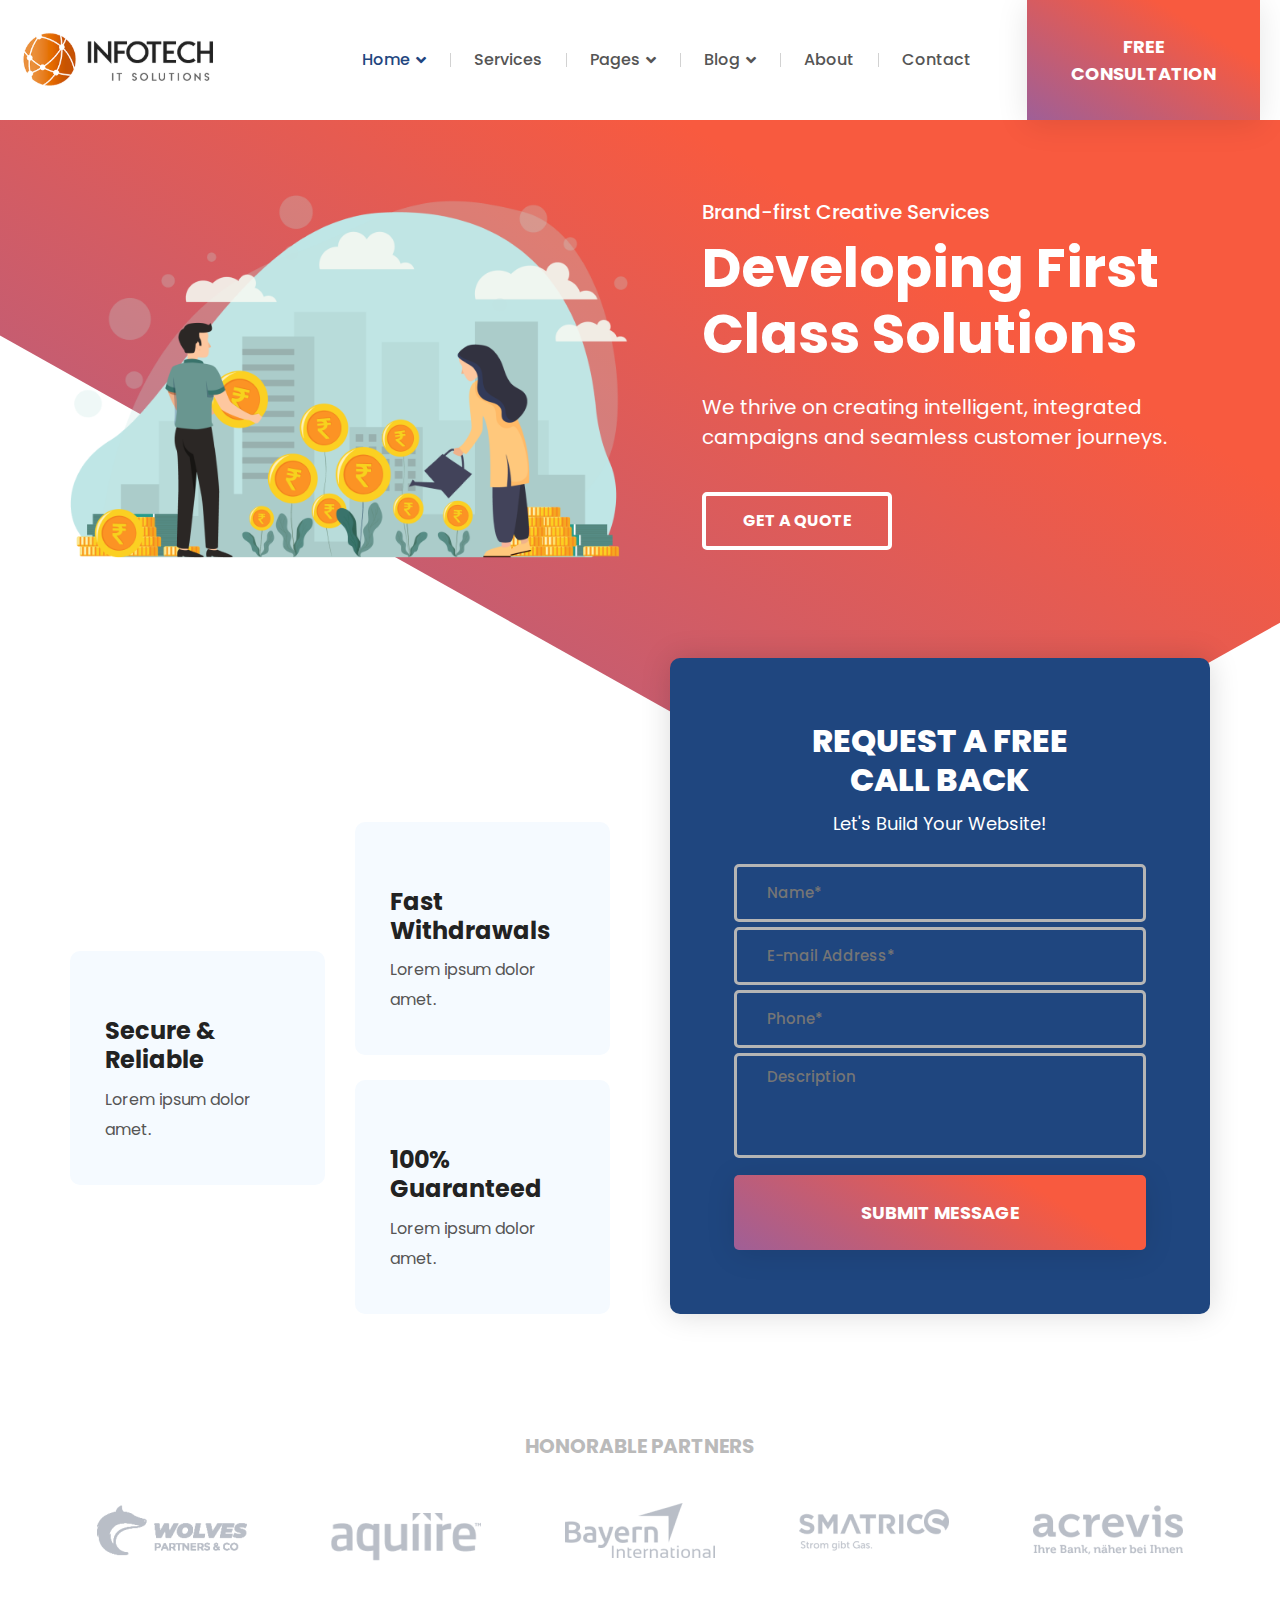
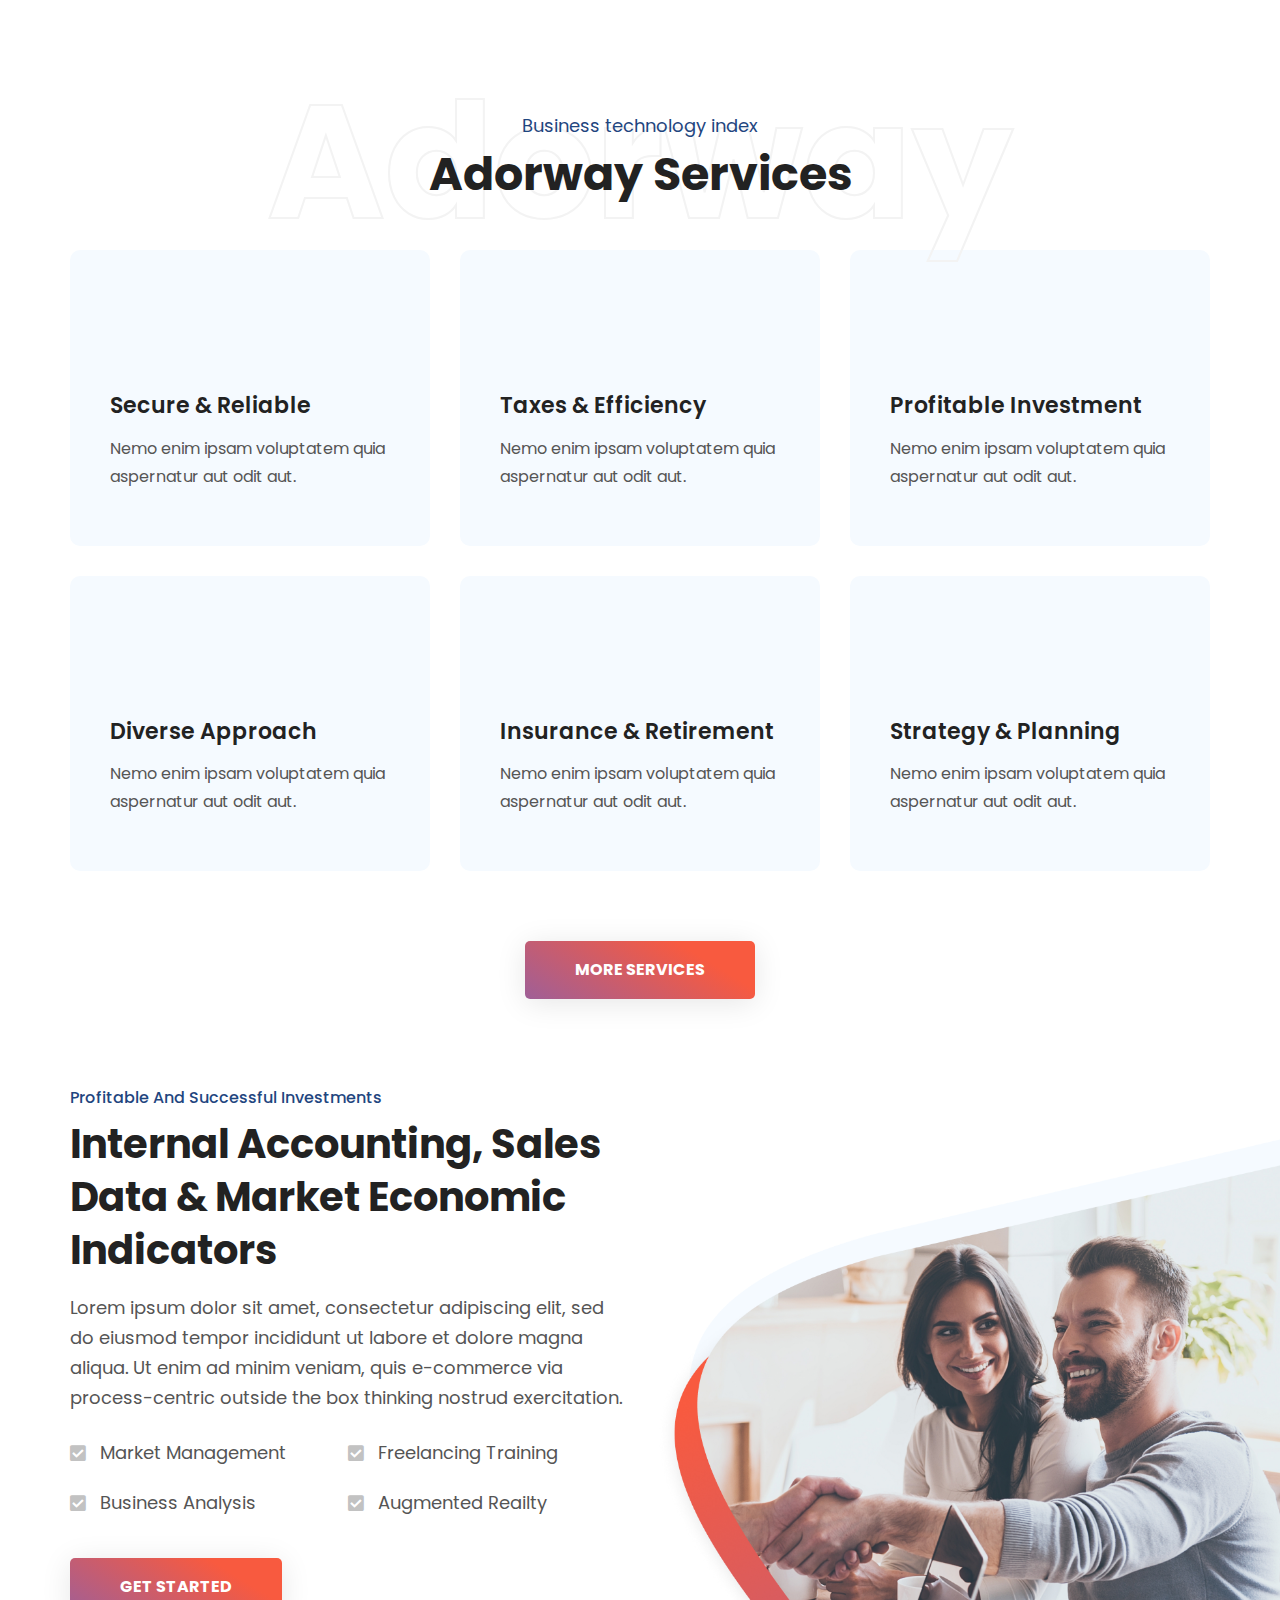
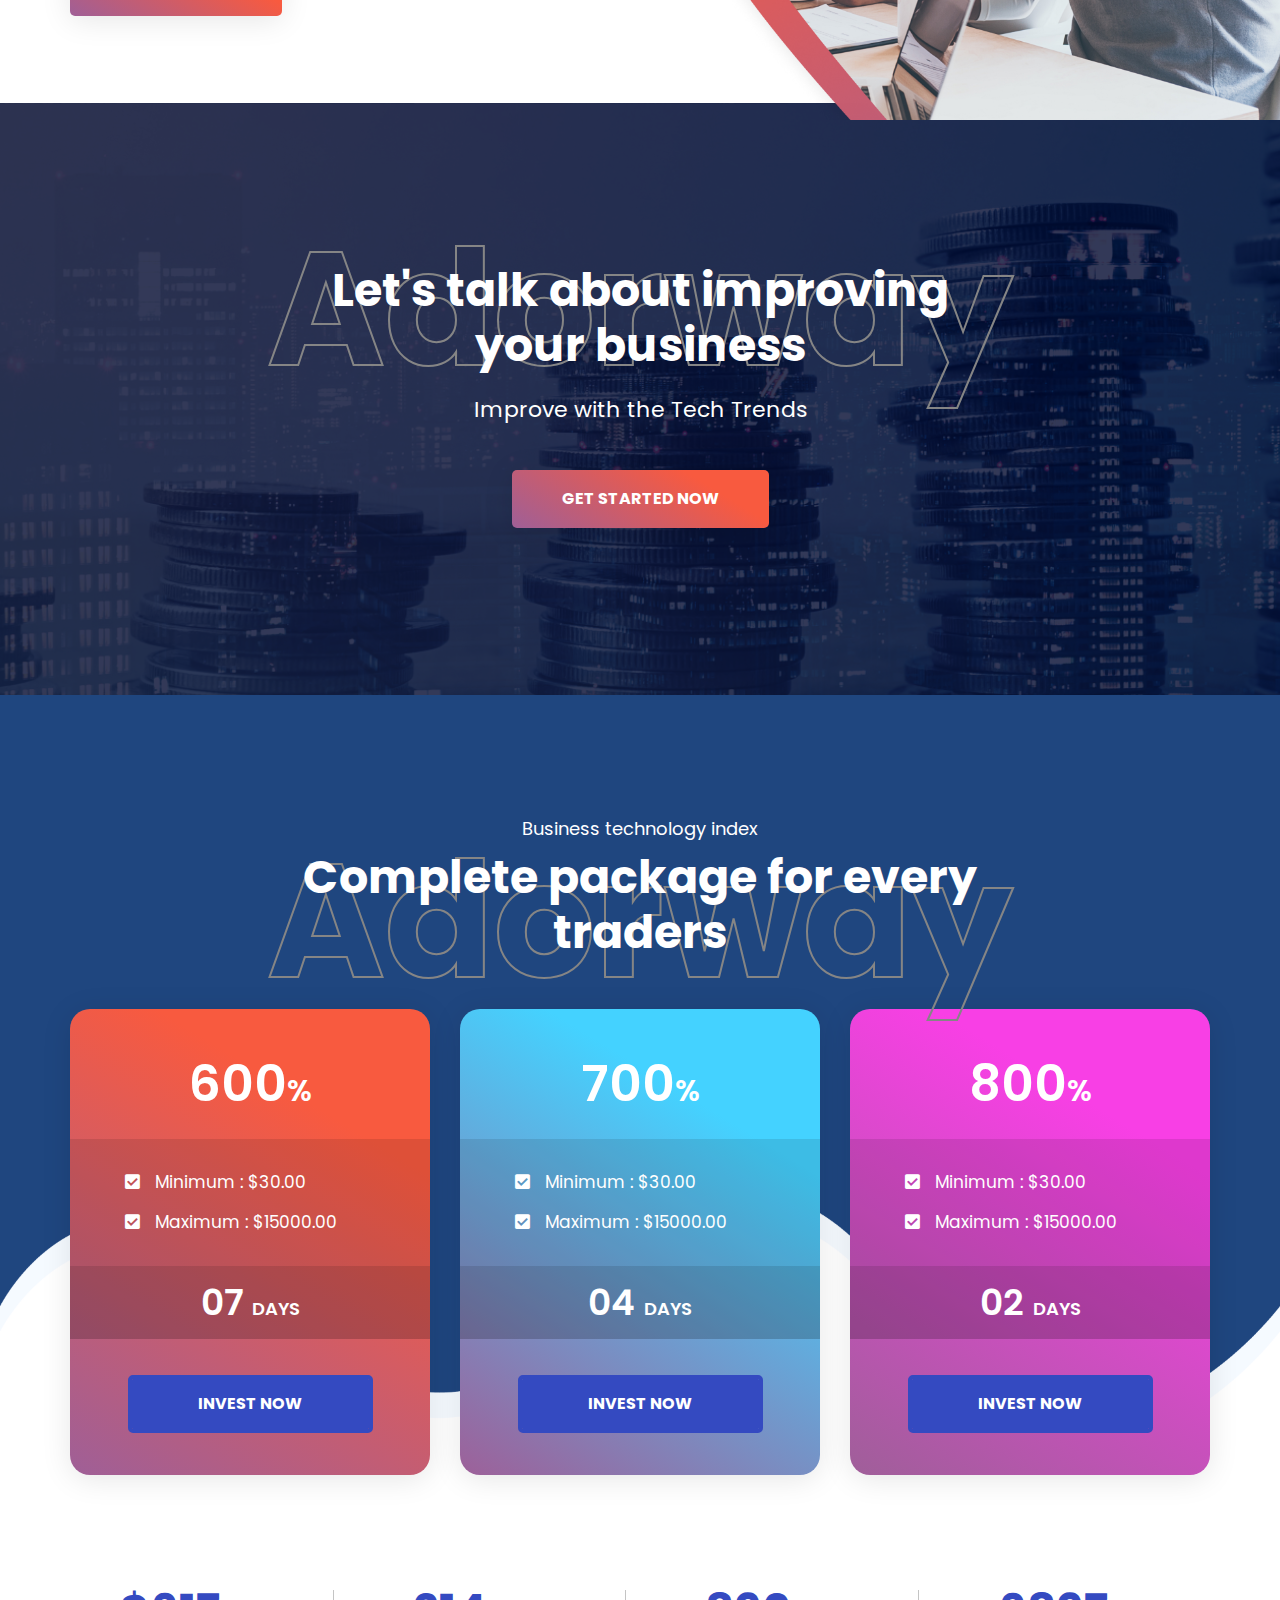
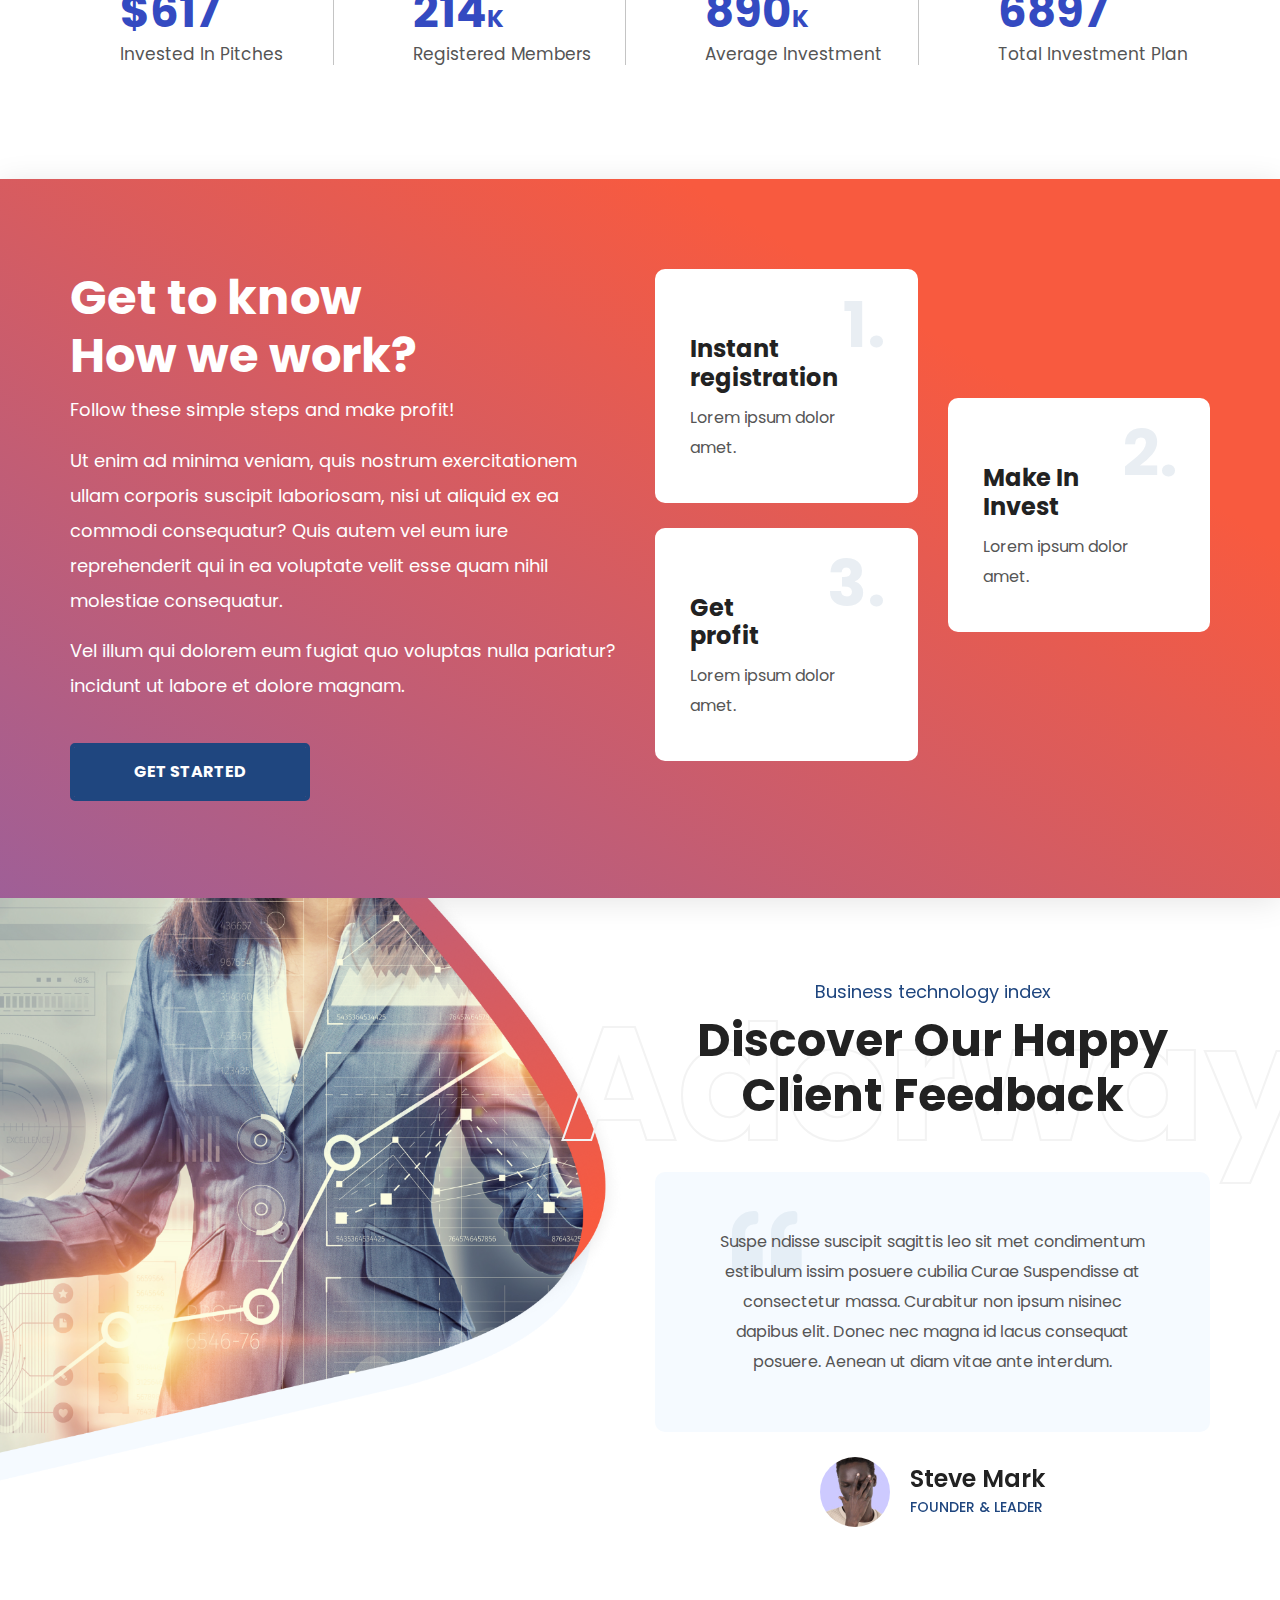
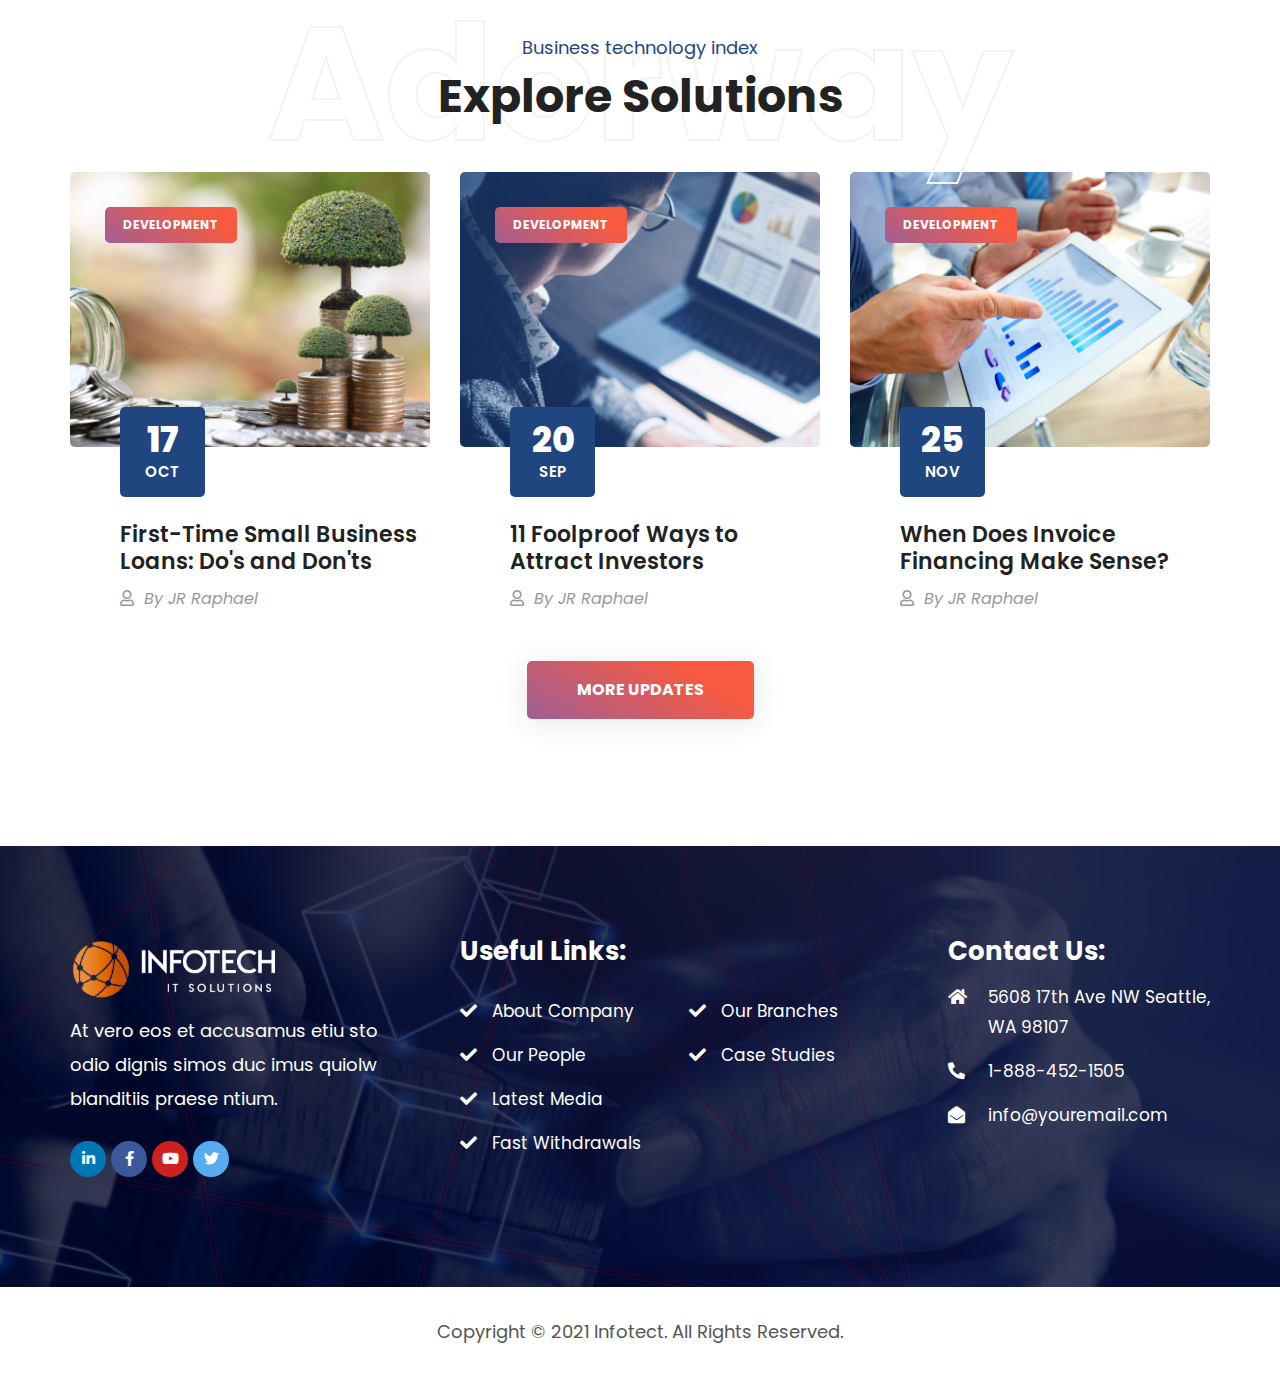
==== index.html @ 86b5ceb8 "initial commit" ====
<!DOCTYPE html>
<html lang="en">
    <head>
        <meta charset="UTF-8">
        <meta name="viewport" content="width=device-width, initial-scale=1, shrink-to-fit=no">
        <meta name="description" content="" />
        <meta name="keywords" content="" />
        <link rel="icon" href="assets/images/favicon.png" sizes="35x35" type="image/png">
        <title>Adorway - IT Solutions HTML5 Template</title>

        <link rel="stylesheet" href="assets/css/all.min.css">
        <link rel="stylesheet" href="assets/css/icomoon.css">
        <link rel="stylesheet" href="assets/css/animate.min.css">
        <link rel="stylesheet" href="assets/css/bootstrap.min.css">
        <link rel="stylesheet" href="assets/css/jquery.fancybox.min.css">
        <link rel="stylesheet" href="assets/css/perfect-scrollbar.css">
        <link rel="stylesheet" href="assets/css/slick.css">
        <link rel="stylesheet" href="assets/css/style.css">
        <link rel="stylesheet" href="assets/css/responsive.css">
    </head>
    <body>
        <main>
            <header class="style1 w-100">
                <div class="logo-contact-menu-wrap d-flex flex-wrap align-items-center justify-content-between position-relative w-100">
                    <div class="logo position-relative"><h1 class="mb-0"><a class="d-block" href="index.html" title="Home"><img height="63.87" width="198" class="img-fluid" src="assets/images/logo.svg" alt="Logo"></a></h1></div><!-- Logo -->
                    <div class="nav-btns-cont-wrap d-inline-flex flex-wrap align-items-center">
                        <nav class="d-flex flex-wrap align-items-center">
                            <ul class="d-flex flex-wrap align-items-center mb-0 list-unstyled w-100">
                                <li class="menu-item-has-children"><a href="javascript:void(0);" title="">Home</a>
                                    <ul class="mb-0 list-unstyled">
                                        <li><a href="index.html" title="">Investment Home</a></li>
                                        <li><a href="index2.html" title="">Corporate Home</a></li>
                                        <li><a href="index3.html" title="">Consulting Home</a></li>
                                        <li><a href="index4.html" title="">IT Solution Home</a></li>
                                    </ul>
                                </li>
                                <li><a href="services.html" title="">Services</a></li>
                                <li class="menu-item-has-children"><a href="javascript:void(0);" title="">Pages</a>
                                    <ul class="mb-0 list-unstyled">
                                        <li class="menu-item-has-children"><a href="javascript:void(0);" title="">Team</a>
                                            <ul class="mb-0 list-unstyled">
                                                <li><a href="team.html" title="">Our Team</a></li>
                                                <li><a href="team-detail.html" title="">Team Detail</a></li>
                                            </ul>
                                        </li>
                                        <li class="menu-item-has-children"><a href="javascript:void(0);" title="">Portfolio</a>
                                            <ul class="mb-0 list-unstyled">
                                                <li><a href="portfolio-2column.html" title="">Portfolio 2 Column</a></li>
                                                <li><a href="portfolio-detail.html" title="">Portfolio Detail</a></li>
                                            </ul>
                                        </li>
                                        <li><a href="our-approach.html" title="">Our Approach</a></li>
                                        <li><a href="content-elements.html" title="">Content Elements</a></li>
                                        <li><a href="masonry-full-width.html" title="">Masonry Full Width</a></li>
                                    </ul>
                                </li>
                                <li class="menu-item-has-children"><a href="javascript:void(0);" title="">Blog</a>
                                    <ul class="mb-0 list-unstyled">
                                        <li><a href="blog.html" title="">Our Blog</a></li>
                                        <li><a href="blog-list.html" title="">Blog List</a></li>
                                        <li><a href="blog-detail.html" title="">Blog Detail</a></li>
                                    </ul>
                                </li>
                                <li><a href="about.html" title="">About</a></li>
                                <li><a href="contact.html" title="">Contact</a></li>
                            </ul>
                        </nav>
                        <div class="btn-cont d-inline-flex flex-wrap align-items-center">
                            <a class="thm-btn grad-bg1 d-inline-block overflow-hidden position-relative text-center" href="contact.html" title="">Free <br> Consultation</a>
                            <div class="header-cont position-relative">
                                <i class="icon-phone"></i>
                                <strong class="d-block"><span class="d-block text-color1">Call Us Today:</span>1.301.770.59</strong>
                            </div>
                        </div>
                    </div><!-- Navigation, Button & Contact Wrap -->
                </div><!-- Logo Contact & Menu Wrap -->
            </header><!-- Header -->
            <div class="header-search d-flex flex-wrap align-items-center position-fixed w-100">
                <span class="search-close-btn position-absolute"><i class="icon-close"></i></span>
                <form class="w-100 position-relative">
                    <button type="submit"><i class="fas fa-search"></i></button>
                    <input type="text" placeholder="Search">
                </form>
            </div><!-- Header Search -->
            <div class="responsive-header position-relative w-100">
                <div class="res-topbar d-flex flex-wrap w-100">
                    <a href="tel:81 954 22 3456" title=""><i class="fas fa-phone-alt"></i>81 954 22 3456</a>
                    <a href="mailto:hello@itsolutions.com" title="">hello@itsolutions.com</a>
                </div>
                <div class="res-logo-search-bar bg-color1 w-100">
                    <div class="container">
                        <div class="res-logo-search-bar-inner d-flex flex-wrap justify-content-between align-items-center w-100">
                            <div class="logo"><h1 class="mb-0"><a href="index.html" title="Home"><img class="img-fluid" src="assets/images/logo-white.svg" alt="Logo"></a></h1></div><!-- Logo -->
                            <div class="res-btns d-inline-flex flex-wrap">
                                <a class="search-btn d-inline-block brd-rd5" href="javascript:void(0);" title=""><i class="fas fa-search"></i></a>
                                <a class="res-menu-btn brd-rd5 d-inline-block" href="javascript:void(0);" title=""><i class="icon-menu"></i></a>
                            </div>
                        </div>
                    </div>
                </div>
                <div class="res-menu d-flex flex-wrap justify-content-center w-100">
                    <div class="res-menu-inner">
                        <ul class="mb-0 list-unstyled">
                            <li class="menu-item-has-children"><a href="javascript:void(0);" title="">Home</a>
                                <ul class="mb-0 list-unstyled">
                                    <li><a href="index.html" title="">Investment Home</a></li>
                                    <li><a href="index2.html" title="">Corporate Home</a></li>
                                    <li><a href="index3.html" title="">Consulting Home</a></li>
                                    <li><a href="index4.html" title="">IT Solution Home</a></li>
                                </ul>
                            </li>
                            <li><a href="services.html" title="">Services</a></li>
                            <li class="menu-item-has-children"><a href="javascript:void(0);" title="">Pages</a>
                                <ul class="mb-0 list-unstyled">
                                    <li class="menu-item-has-children"><a href="javascript:void(0);" title="">Team</a>
                                        <ul class="mb-0 list-unstyled">
                                            <li><a href="team.html" title="">Our Team</a></li>
                                            <li><a href="team-detail.html" title="">Team Detail</a></li>
                                        </ul>
                                    </li>
                                    <li class="menu-item-has-children"><a href="javascript:void(0);" title="">Portfolio</a>
                                        <ul class="mb-0 list-unstyled">
                                            <li><a href="portfolio-2column.html" title="">Portfolio 2 Column</a></li>
                                            <li><a href="portfolio-detail.html" title="">Portfolio Detail</a></li>
                                        </ul>
                                    </li>
                                    <li><a href="our-approach.html" title="">Our Approach</a></li>
                                    <li><a href="content-elements.html" title="">Content Elements</a></li>
                                    <li><a href="masonry-full-width.html" title="">Masonry Full Width</a></li>
                                </ul>
                            </li>
                            <li class="menu-item-has-children"><a href="javascript:void(0);" title="">Blog</a>
                                <ul class="mb-0 list-unstyled">
                                    <li><a href="blog.html" title="">Our Blog</a></li>
                                    <li><a href="blog-list.html" title="">Blog List</a></li>
                                    <li><a href="blog-detail.html" title="">Blog Detail</a></li>
                                </ul>
                            </li>
                            <li><a href="about.html" title="">About</a></li>
                            <li><a href="contact.html" title="">Contact</a></li>
                        </ul>
                        <a class="thm-btn brd-btn invr brd-rd5 d-inline-block text-center overflow-hidden position-relative" href="contact.html" title="">Get A Quote</a>
                    </div>
                </div>
            </div><!-- Responsive Header -->
            <section>
                <div class="w-100 position-relative">
                    <div class="feat-wrap pt-75 grad-layer1 shap-tp-rgt pb-280 position-relative w-100">
                        <div class="container">
                            <div class="feat-inner w-100">
                                <div class="row align-items-center">
                                    <div class="col-md-12 col-sm-12 col-lg-6">
                                        <div class="feat-mckp slide-up-down-anim text-center w-100">
                                            <img height="451" width="693" class="img-fluid" src="assets/images/resources/feat-img1.png" alt="Featured image 1">
                                        </div>
                                    </div>
                                    <div class="col-md-12 col-sm-12 col-lg-6">
                                        <div class="feat-info w-100">
                                            <span class="d-block">Brand-first Creative Services</span>
                                            <h2 class="mb-0">Developing First <br> Class Solutions</h2>
                                            <p class="mb-0">We thrive on creating intelligent, integrated campaigns <br> and seamless customer journeys.</p>
                                            <a class="thm-btn brd-btn brd-rd5 d-inline-block text-center overflow-hidden position-relative" href="contact.html" title="">Get A Quote</a>
                                        </div>
                                    </div>
                                </div>
                            </div>
                        </div>
                    </div><!-- Featured Wrap -->
                </div>
            </section>
            <section>
                <div class="w-100 pb-120 position-relative">
                    <div class="container">
                        <div class="req-srv-wrap overlap180 position-relative z1 w-100">
                            <div class="row align-items-end mrg60">
                                <div class="col-md-12 col-sm-12 col-lg-6 order-lg-1">
                                    <div class="req-wrap brd-rd10 bg-color1 text-center w-100">
                                        <div class="req-title w-100">
                                            <h3 class="mb-0">Request A Free Call Back</h3>
                                            <p class="mb-0">Let's Build Your Website!</p>
                                        </div>
                                        <form class="w-100">
                                            <div class="field-box position-relative w-100">
                                                <input class="w-100 brd-rd5" type="text" placeholder="Name*">
                                            </div>
                                            <div class="field-box position-relative w-100">
                                                <input class="w-100 brd-rd5" type="email" placeholder="E-mail Address*">
                                            </div>
                                            <div class="field-box position-relative w-100">
                                                <input class="w-100 brd-rd5" type="tel" placeholder="Phone*">
                                            </div>
                                            <div class="field-box position-relative w-100">
                                                <textarea class="w-100 brd-rd5" placeholder="Description"></textarea>
                                            </div>
                                            <div class="field-btn w-100">
                                                <button class="thm-btn grad-bg1 brd-rd5 d-inline-block overflow-hidden position-relative text-center w-100" type="submit">Submit Message</button>
                                            </div>
                                        </form>
                                    </div>
                                </div>
                                <div class="col-md-12 col-sm-12 col-lg-6">
                                    <div class="srv-wrap w-100">
                                        <div class="row align-items-center mrg30">
                                            <div class="col-md-6 col-sm-6 col-lg-6">
                                                <div class="srv-box brd-rd10 bg-color6 position-relative w-100">
                                                    <h3 class="mb-0">Secure & <br> Reliable</h3>
                                                    <p class="mb-0">Lorem ipsum dolor amet.</p>
                                                </div>
                                            </div>
                                            <div class="col-md-6 col-sm-6 col-lg-6">
                                                <div class="srv-box brd-rd10 bg-color6 position-relative w-100">
                                                    <h3 class="mb-0">Fast <br> Withdrawals</h3>
                                                    <p class="mb-0">Lorem ipsum dolor amet.</p>
                                                </div>
                                                <div class="srv-box brd-rd10 bg-color6 position-relative w-100">
                                                    <h3 class="mb-0">100% <br> Guaranteed</h3>
                                                    <p class="mb-0">Lorem ipsum dolor amet.</p>
                                                </div>
                                            </div>
                                        </div>
                                    </div><!-- Services Wrap -->
                                </div>
                            </div>
                        </div><!-- Request & Service Wrap -->
                    </div>
                </div>
            </section>
            <section>
                <div class="w-100 pb-100 position-relative">
                    <div class="container">
                        <div class="spnsrs-wrap text-center position-relative w-100">
                            <h3>Honorable Partners</h3>
                            <div class="spnsrs-inner d-inline-block w-100">
                                <div class="row justify-content-center mrg30">
                                    <div class="col">
                                        <div class="spnsr-box text-center w-100">
                                            <a class="d-block" href="javascript:void(0);"><img height="56" width="150" class="img-fluid" src="assets/images/resources/spnsr-img1.png" alt="Sponsor Image 1"></a>
                                        </div>
                                    </div>
                                    <div class="col">
                                        <div class="spnsr-box text-center w-100">
                                            <a class="d-block" href="javascript:void(0);"><img height="69" width="150" class="img-fluid" src="assets/images/resources/spnsr-img2.png" alt="Sponsor Image 2"></a>
                                        </div>
                                    </div>
                                    <div class="col">
                                        <div class="spnsr-box text-center w-100">
                                            <a class="d-block" href="javascript:void(0);"><img height="55" width="150" class="img-fluid" src="assets/images/resources/spnsr-img3.png" alt="Sponsor Image 3"></a>
                                        </div>
                                    </div>
                                    <div class="col">
                                        <div class="spnsr-box text-center w-100">
                                            <a class="d-block" href="javascript:void(0);"><img height="55" width="150" class="img-fluid" src="assets/images/resources/spnsr-img4.png" alt="Sponsor Image 4"></a>
                                        </div>
                                    </div>
                                    <div class="col">
                                        <div class="spnsr-box text-center w-100">
                                            <a class="d-block" href="javascript:void(0);"><img height="55" width="150" class="img-fluid" src="assets/images/resources/spnsr-img5.png" alt="Sponsor Image 5"></a>
                                        </div>
                                    </div>
                                </div>
                            </div>
                        </div><!-- Sponsors Wrap -->
                    </div>
                </div>
            </section>
            <section>
                <div class="w-100 pt-40 position-relative">
                    <div class="container">
                        <div class="sec-title text-center position-relative w-100">
                            <div class="sec-title-inner d-inline-block position-relative">
                                <i class="position-absolute stroke-text">Adorway</i>
                                <span class="d-block text-color1">Business technology index</span>
                                <h2 class="mb-0">Adorway Services</h2>
                            </div>
                        </div><!-- Sec Title -->
                        <div class="srv-wrap2 position-relative w-100">
                            <div class="row mrg30">
                                <div class="col-md-6 col-sm-6 col-lg-4">
                                    <div class="srv-box2 brd-rd10 bg-color6 position-relative w-100">
                                        <i class="icon-reliability text-color1 rounded-circle position-relative"></i>
                                        <h3 class="mb-0">Secure & Reliable</h3>
                                        <p class="mb-0">Nemo enim ipsam voluptatem quia aspernatur aut odit aut.</p>
                                    </div>
                                </div>
                                <div class="col-md-6 col-sm-6 col-lg-4">
                                    <div class="srv-box2 brd-rd10 bg-color6 position-relative w-100">
                                        <i class="icon-return-of-investment text-color1 rounded-circle position-relative"></i>
                                        <h3 class="mb-0">Taxes & Efficiency</h3>
                                        <p class="mb-0">Nemo enim ipsam voluptatem quia aspernatur aut odit aut.</p>
                                    </div>
                                </div>
                                <div class="col-md-6 col-sm-6 col-lg-4">
                                    <div class="srv-box2 brd-rd10 bg-color6 position-relative w-100">
                                        <i class="icon-money text-color1 rounded-circle position-relative"></i>
                                        <h3 class="mb-0">Profitable Investment</h3>
                                        <p class="mb-0">Nemo enim ipsam voluptatem quia aspernatur aut odit aut.</p>
                                    </div>
                                </div>
                                <div class="col-md-6 col-sm-6 col-lg-4">
                                    <div class="srv-box2 brd-rd10 bg-color6 position-relative w-100">
                                        <i class="icon-return-on-investment2 text-color1 rounded-circle position-relative"></i>
                                        <h3 class="mb-0">Diverse Approach</h3>
                                        <p class="mb-0">Nemo enim ipsam voluptatem quia aspernatur aut odit aut.</p>
                                    </div>
                                </div>
                                <div class="col-md-6 col-sm-6 col-lg-4">
                                    <div class="srv-box2 brd-rd10 bg-color6 position-relative w-100">
                                        <i class="icon-investment-insurance text-color1 rounded-circle position-relative"></i>
                                        <h3 class="mb-0">Insurance & Retirement</h3>
                                        <p class="mb-0">Nemo enim ipsam voluptatem quia aspernatur aut odit aut.</p>
                                    </div>
                                </div>
                                <div class="col-md-6 col-sm-6 col-lg-4">
                                    <div class="srv-box2 brd-rd10 bg-color6 position-relative w-100">
                                        <i class="icon-business text-color1 rounded-circle position-relative"></i>
                                        <h3 class="mb-0">Strategy & Planning</h3>
                                        <p class="mb-0">Nemo enim ipsam voluptatem quia aspernatur aut odit aut.</p>
                                    </div>
                                </div>
                            </div>
                        </div><!-- Services Wrap 2 -->
                        <div class="all-btn mt-70 d-inline-block position-relative text-center w-100">
                            <a class="thm-btn grad-bg1 brd-rd5 d-inline-block overflow-hidden position-relative text-center" href="services.html" title="">More Services</a>
                        </div><!-- All Button -->
                    </div>
                </div>
            </section>
            <section>
                <div class="w-100 position-relative">
                    <div class="container">
                        <div class="about-mckp-wrap position-relative w-100">
                            <div class="row align-items-center mrg30">
                                <div class="col-md-12 col-sm-12 col-lg-6 order-lg-1">
                                    <div class="about-mckp-box position-relative w-100">
                                        <img height="896" width="982" class="img-fluid" src="assets/images/resources/about-mckp-img.png" alt="About Mockup Image">
                                        <a class="position-absolute" href="https://www.youtube.com/embed/bixR-KIJKYM" data-fancybox title=""><i class="icon-play-button"></i></a>
                                    </div>
                                </div>
                                <div class="col-md-12 col-sm-12 col-lg-6">
                                    <div class="about-desc w-100">
                                        <span class="d-block text-color1">Profitable And Successful Investments</span>
                                        <h2 class="mb-0">Internal Accounting, Sales Data & Market Economic Indicators</h2>
                                        <p class="mb-0">Lorem ipsum dolor sit amet, consectetur adipiscing elit, sed do eiusmod tempor incididunt ut labore et dolore magna aliqua. Ut enim ad minim veniam, quis e-commerce via process-centric outside the box thinking nostrud exercitation.</p>
                                        <ul class="list-style1 d-flex flex-wrap align-items-center list-unstyled mb-0 w-100">
                                            <li>Market Management</li>
                                            <li>Freelancing Training</li>
                                            <li>Business Analysis</li>
                                            <li>Augmented Reailty</li>
                                        </ul>
                                        <a class="thm-btn grad-bg1 brd-rd5 d-inline-block overflow-hidden position-relative text-center" href="about.html" title="">Get Started</a>
                                    </div>
                                </div>
                            </div>
                        </div><!-- About Mockup Wrap -->
                    </div>
                </div>
            </section>
            <section>
                <div class="w-100 pt-160 blue-layer opc8 pb-160 position-relative">
                    <div class="fixed-bg" style="background-image: url(assets/images/parallax-bg1.jpg);"></div>
                    <div class="container">
                        <div class="banner-wrap text-center w-100">
                            <div class="banner-inner d-inline-block position-relative">
                                <h2 class="mb-0 position-relative"><i class="position-absolute stroke-text">Adorway</i>Let's talk about improving your business</h2>
                                <p class="mb-0">Improve with the Tech Trends</p>
                                <a class="thm-btn grad-bg1 brd-rd5 d-inline-block overflow-hidden position-relative text-center" href="about.html" title="">Get Started Now</a>
                            </div>
                        </div><!-- Banner Wrap -->
                    </div>
                </div>
            </section>
            <section>
                <div class="w-100 pt-120 bg-color1 position-relative">
                    <img height="380" width="1920" class="lft-btm-shp img-fluid position-absolute w-100" src="assets/images/shap1.png" alt="Shape">
                    <div class="container">
                        <div class="sec-title text-center position-relative w-100">
                            <div class="sec-title-inner d-inline-block position-relative">
                                <i class="position-absolute stroke-text">Adorway</i>
                                <span class="d-block">Business technology index</span>
                                <h2 class="mb-0">Complete package for every traders</h2>
                            </div>
                        </div><!-- Sec Title -->
                        <div class="packages-wrap res-row position-relative w-100">
                            <div class="row mrg30">
                                <div class="col-md-6 col-sm-6 col-lg-4">
                                    <div class="package-box brd-rd20 grad-bg1 text-center w-100">
                                        <span class="d-block">600<small>%</small></span>
                                        <ul class="list-style1 mb-0 list-unstyled">
                                            <li>Minimum : $30.00</li>
                                            <li>Maximum : $15000.00</li>
                                        </ul>
                                        <span class="due d-block">07 <small>Days</small></span>
                                        <a class="thm-btn brd-btn invr v2 brd-rd5 d-inline-block overflow-hidden position-relative" href="javascript:void(0);" title="">Invest Now</a>
                                    </div>
                                </div>
                                <div class="col-md-6 col-sm-6 col-lg-4">
                                    <div class="package-box brd-rd20 grad-bg2 text-center w-100">
                                        <span class="d-block">700<small>%</small></span>
                                        <ul class="list-style1 mb-0 list-unstyled">
                                            <li>Minimum : $30.00</li>
                                            <li>Maximum : $15000.00</li>
                                        </ul>
                                        <span class="due d-block">04 <small>Days</small></span>
                                        <a class="thm-btn brd-btn invr v2 brd-rd5 d-inline-block overflow-hidden position-relative" href="javascript:void(0);" title="">Invest Now</a>
                                    </div>
                                </div>
                                <div class="col-md-6 col-sm-6 col-lg-4">
                                    <div class="package-box brd-rd20 grad-bg3 text-center w-100">
                                        <span class="d-block">800<small>%</small></span>
                                        <ul class="list-style1 mb-0 list-unstyled">
                                            <li>Minimum : $30.00</li>
                                            <li>Maximum : $15000.00</li>
                                        </ul>
                                        <span class="due d-block">02 <small>Days</small></span>
                                        <a class="thm-btn brd-btn invr v2 brd-rd5 d-inline-block overflow-hidden position-relative" href="javascript:void(0);" title="">Invest Now</a>
                                    </div>
                                </div>
                            </div>
                        </div><!-- Packages Wrap -->
                    </div>
                </div>
            </section>
            <section>
                <div class="w-100 pt-140 pb-110 position-relative">
                    <div class="container">
                        <div class="fun-facts-wrap position-relative w-100">
                            <div class="row mrg30">
                                <div class="col-md-6 col-sm-6 col-lg-3">
                                    <div class="fact-box w-100 position-relative">
                                        <h3 class="mb-0 text-color4">$<span class="counter">617</span></h3>
                                        <p class="mb-0">Invested In Pitches</p>
                                    </div>
                                </div>
                                <div class="col-md-6 col-sm-6 col-lg-3">
                                    <div class="fact-box w-100 position-relative">
                                        <h3 class="mb-0 text-color4"><span class="counter">214</span><small>K</small></h3>
                                        <p class="mb-0">Registered Members</p>
                                    </div>
                                </div>
                                <div class="col-md-6 col-sm-6 col-lg-3">
                                    <div class="fact-box w-100 position-relative">
                                        <h3 class="mb-0 text-color4"><span class="counter">890</span><small>K</small></h3>
                                        <p class="mb-0">Average Investment</p>
                                    </div>
                                </div>
                                <div class="col-md-6 col-sm-6 col-lg-3">
                                    <div class="fact-box w-100 position-relative">
                                        <h3 class="mb-0 text-color4"><span class="counter">6897</span></h3>
                                        <p class="mb-0">Total Investment Plan</p>
                                    </div>
                                </div>
                            </div>
                        </div><!-- Fun Facts Wrap -->
                    </div>
                </div>
            </section>
            <section>
                <div class="w-100 pt-90 grad-bg1 pb-90 position-relative">
                    <div class="container">
                        <div class="about-special-services-wrap position-relative w-100">
                            <div class="row mrg30">
                                <div class="col-md-12 col-sm-12 col-lg-6 order-lg-1">
                                    <div class="srv-wrap w-100">
                                        <div class="row align-items-center mrg30">
                                            <div class="col-md-6 col-sm-6 col-lg-6">
                                                <div class="srv-box brd-rd10 bg-white position-relative w-100">
                                                    <span class="position-absolute text-color5">1.</span>
                                                    <h3 class="mb-0">Instant <br> registration</h3>
                                                    <p class="mb-0">Lorem ipsum dolor amet.</p>
                                                </div>
                                                <div class="srv-box brd-rd10 bg-white position-relative w-100">
                                                    <span class="position-absolute text-color5">3.</span>
                                                    <h3 class="mb-0">Get <br> profit</h3>
                                                    <p class="mb-0">Lorem ipsum dolor amet.</p>
                                                </div>
                                            </div>
                                            <div class="col-md-6 col-sm-6 col-lg-6">
                                                <div class="srv-box brd-rd10 bg-white position-relative w-100">
                                                    <span class="position-absolute text-color5">2.</span>
                                                    <h3 class="mb-0">Make In <br> Invest</h3>
                                                    <p class="mb-0">Lorem ipsum dolor amet.</p>
                                                </div>
                                            </div>
                                        </div>
                                    </div><!-- Services Wrap -->
                                </div>
                                <div class="col-md-12 col-sm-12 col-lg-6">
                                    <div class="about-desc2 w-100">
                                        <h2 class="mb-0">Get to know <br> How we work?</h2>
                                        <span class="d-block">Follow these simple steps and make profit!</span>
                                        <p class="mb-0">Ut enim ad minima veniam, quis nostrum exercitationem ullam corporis suscipit laboriosam, nisi ut aliquid ex ea commodi consequatur? Quis autem vel eum iure reprehenderit qui in ea voluptate velit esse quam nihil molestiae consequatur.</p>
                                        <p class="mb-0">Vel illum qui dolorem eum fugiat quo voluptas nulla pariatur? incidunt ut labore et dolore magnam.</p>
                                        <a class="thm-btn brd-btn invr brd-rd5 d-inline-block text-center overflow-hidden position-relative" href="about.html" title="">Get Started</a>
                                    </div>
                                </div>
                            </div>
                        </div><!-- About & Special Services Wrap -->
                    </div>
                </div>
            </section>
            <section>
                <div class="w-100 pb-100 position-relative">
                    <div class="container">
                        <div class="about-mckp-wrap2 position-relative w-100">
                            <div class="row align-items-center mrg30">
                                <div class="col-md-12 col-sm-12 col-lg-6">
                                    <div class="about-mckp-box position-relative float-end w-100">
                                        <img height="899" width="981" class="img-fluid" src="assets/images/resources/about-mckp-img2.png" alt="About Mockup Image 2">
                                    </div>
                                </div>
                                <div class="col-md-12 col-sm-12 col-lg-6">
                                    <div class="sec-title text-center position-relative w-100">
                                        <div class="sec-title-inner d-inline-block position-relative">
                                            <i class="position-absolute stroke-text">Adorway</i>
                                            <span class="d-block text-color1">Business technology index</span>
                                            <h2 class="mb-0">Discover Our Happy Client Feedback</h2>
                                        </div>
                                    </div><!-- Sec Title -->
                                    <div class="testi-wrap testi-caro circle-icon position-relative w-100">
                                        <div class="testi-box text-center position-relative w-100">
                                            <p class="mb-0">Suspe ndisse suscipit sagittis leo sit met condimentum estibulum issim posuere cubilia Curae Suspendisse at consectetur massa. Curabitur non ipsum nisinec dapibus elit. Donec nec magna id lacus consequat posuere. Aenean ut diam vitae ante interdum.</p>
                                            <div class="testi-info d-flex flex-wrap align-items-center justify-content-center">
                                                <img height="70" width="70" class="img-fluid rounded-circle" src="assets/images/resources/testi-img1.jpg" alt="Testimonial Image 1">
                                                <div class="testi-info-inner">
                                                    <h4 class="mb-0">Steve Mark</h4>
                                                    <span class="d-block text-color1">Founder & Leader</span>
                                                </div>
                                            </div>
                                        </div>
                                        <div class="testi-box text-center position-relative w-100">
                                            <p class="mb-0">Suspe ndisse suscipit sagittis leo sit met condimentum estibulum issim posuere cubilia Curae Suspendisse at consectetur massa. Curabitur non ipsum nisinec dapibus elit. Donec nec magna id lacus consequat posuere. Aenean ut diam vitae ante interdum.</p>
                                            <div class="testi-info d-flex flex-wrap align-items-center justify-content-center">
                                                <img height="70" width="70" class="img-fluid rounded-circle" src="assets/images/resources/testi-img2.jpg" alt="Testimonial Image 2">
                                                <div class="testi-info-inner">
                                                    <h4 class="mb-0">John Doe</h4>
                                                    <span class="d-block text-color1">Founder & Leader</span>
                                                </div>
                                            </div>
                                        </div>
                                    </div><!-- Testimonials Wrap -->
                                </div>
                            </div>
                        </div><!-- About Mockup Wrap 2 -->
                    </div>
                </div>
            </section>
            <section>
                <div class="w-100 pb-120 position-relative">
                    <div class="container">
                        <div class="sec-title text-center position-relative w-100">
                            <div class="sec-title-inner d-inline-block position-relative">
                                <i class="position-absolute stroke-text">Adorway</i>
                                <span class="d-block text-color1">Business technology index</span>
                                <h2 class="mb-0">Explore Solutions</h2>
                            </div>
                        </div><!-- Sec Title -->
                        <div class="blog-wrap res-row position-relative w-100">
                            <div class="row mrg30">
                                <div class="col-md-6 col-sm-6 col-lg-4">
                                    <div class="post-box position-relative w-100">
                                        <div class="post-img brd-rd5 overflow-hidden position-relative w-100">
                                            <a class="post-cate brd-rd5 grad-bg1 position-absolute" href="javascript:void(0);" title="">Development</a>
                                            <a class="d-block" href="blog-detail.html" title=""><img height="283" width="370" class="img-fluid w-100" src="assets/images/resources/post-img1-1.jpg" alt="Post Image 1"></a>
                                        </div>
                                        <div class="post-info position-relative w-100">
                                            <a class="post-date text-center bg-color1 brd-rd5 position-absolute" href="javascript:void(0);" title="">17<small>Oct</small></a>
                                            <h3 class="mb-0"><a href="blog-detail.html" title="">First-Time Small Business Loans: Do's and Don'ts</a></h3>
                                            <span class="post-author d-block"><i class="far fa-user"></i>By<a href="javascript:void(0);" title=""> JR Raphael</a></span>
                                        </div>
                                    </div>
                                </div>
                                <div class="col-md-6 col-sm-6 col-lg-4">
                                    <div class="post-box position-relative w-100">
                                        <div class="post-img brd-rd5 overflow-hidden position-relative w-100">
                                            <a class="post-cate brd-rd5 grad-bg1 position-absolute" href="javascript:void(0);" title="">Development</a>
                                            <a class="d-block" href="blog-detail.html" title=""><img height="283" width="370" class="img-fluid w-100" src="assets/images/resources/post-img1-2.jpg" alt="Post Image 2"></a>
                                        </div>
                                        <div class="post-info position-relative w-100">
                                            <a class="post-date text-center bg-color1 brd-rd5 position-absolute" href="javascript:void(0);" title="">20<small>Sep</small></a>
                                            <h3 class="mb-0"><a href="blog-detail.html" title="">11 Foolproof Ways to Attract Investors</a></h3>
                                            <span class="post-author d-block"><i class="far fa-user"></i>By<a href="javascript:void(0);" title=""> JR Raphael</a></span>
                                        </div>
                                    </div>
                                </div>
                                <div class="col-md-6 col-sm-6 col-lg-4">
                                    <div class="post-box position-relative w-100">
                                        <div class="post-img brd-rd5 overflow-hidden position-relative w-100">
                                            <a class="post-cate brd-rd5 grad-bg1 position-absolute" href="javascript:void(0);" title="">Development</a>
                                            <a class="d-block" href="blog-detail.html" title=""><img height="283" width="370" class="img-fluid w-100" src="assets/images/resources/post-img1-3.jpg" alt="Post Image 3"></a>
                                        </div>
                                        <div class="post-info position-relative w-100">
                                            <a class="post-date text-center bg-color1 brd-rd5 position-absolute" href="javascript:void(0);" title="">25<small>Nov</small></a>
                                            <h3 class="mb-0"><a href="blog-detail.html" title="">When Does Invoice Financing Make Sense?</a></h3>
                                            <span class="post-author d-block"><i class="far fa-user"></i>By<a href="javascript:void(0);" title=""> JR Raphael</a></span>
                                        </div>
                                    </div>
                                </div>
                            </div>
                        </div><!-- Blog Wrap -->
                        <div class="all-btn mt-50 d-inline-block position-relative text-center w-100">
                            <a class="thm-btn grad-bg1 brd-rd5 d-inline-block overflow-hidden position-relative text-center" href="blog.html" title="">More Updates</a>
                        </div><!-- All Button -->
                    </div>
                </div>
            </section>
            <footer>
                <div class="w-100 pt-90 blue-layer opc8 pb-110 position-relative">
                    <div class="fixed-bg" style="background-image: url(assets/images/parallax-bg2.jpg);"></div>
                    <div class="container">
                        <div class="footer-data position-relative w-100">
                            <div class="row mrg30">
                                <div class="col-md-6 col-sm-6 col-lg-4">
                                    <div class="widget w-100">
                                        <div class="logo"><h1 class="mb-0"><a class="d-block" href="index.html" title="Home"><img height="68" width="210" class="img-fluid" src="assets/images/logo-white.svg"></a></h1></div><!-- Logo -->
                                        <p class="mb-0">At vero eos et accusamus etiu sto odio dignis simos duc imus quiolw blanditiis praese ntium.</p>
                                        <div class="social-links d-flex flex-wrap">
                                            <a class="rounded-circle linkedin" href="https://www.linkedin.com/" title="Linkedin" target="_blank"><i class="fab fa-linkedin-in"></i></a>
                                            <a class="rounded-circle facebook" href="https://www.facebook.com/" title="Facebook" target="_blank"><i class="fab fa-facebook-f"></i></a>
                                            <a class="rounded-circle youtube" href="https://www.youtube.com/" title="Youtube" target="_blank"><i class="fab fa-youtube"></i></a>
                                            <a class="rounded-circle twitter" href="https://twitter.com/" title="Twitter" target="_blank"><i class="fab fa-twitter"></i></a>
                                        </div>
                                    </div>
                                </div>
                                <div class="col-md-6 col-sm-6 col-lg-5">
                                    <div class="widget w-100">
                                        <h3 class="widget-title">Useful Links:</h3>
                                        <div class="list-group d-flex flex-wrap w-100">
                                            <ul class="mb-0 list-unstyled">
                                                <li><a href="about.html" title="">About Company</a></li>
                                                <li><a href="team.html" title="">Our People</a></li>
                                                <li><a href="blog.html" title="">Latest Media</a></li>
                                                <li><a href="javascript:void(0);" title="">Fast Withdrawals</a></li>
                                            </ul>
                                            <ul class="mb-0 list-unstyled">
                                                <li><a href="javascript:void(0);" title="">Our Branches</a></li>
                                                <li><a href="javascript:void(0);" title="">Case Studies</a></li>
                                            </ul>
                                        </div>
                                    </div>
                                </div>
                                <div class="col-md-6 col-sm-6 col-lg-3">
                                    <div class="widget w-100">
                                        <h3 class="widget-title">Contact Us:</h3>
                                        <ul class="cont-list mb-0 list-unstyled w-100">
                                            <li><i class="fas fa-home"></i>5608 17th Ave NW Seattle, WA 98107</li>
                                            <li><i class="fas fa-phone-alt"></i><a href="tel:(888) 452-1505" title="">1-888-452-1505</a></li>
                                            <li><i class="fas fa-envelope-open"></i><a href="mailto:info@youremail.com" title="">info@youremail.com</a></li>
                                        </ul>
                                    </div>
                                </div>
                            </div>
                        </div><!-- Footer Data -->
                    </div>
                </div>
            </footer><!-- Footer -->
            <div class="bottom-bar text-center position-relative w-100">
                <p class="mb-0">Copyright &copy; 2021 <a href="index.html" title="Infotect" target="_blank">Infotect</a>. All Rights Reserved.</p>
            </div><!-- Bottom Bar -->
        </main><!-- Main Wrapper -->

        <script src="assets/js/jquery.min.js"></script>
        <script src="assets/js/popper.min.js"></script>
        <script src="assets/js/bootstrap.min.js"></script>
        <script src="assets/js/wow.min.js"></script>
        <script src="assets/js/counterup.min.js"></script>
        <script src="assets/js/jquery.fancybox.min.js"></script>
        <script src="assets/js/perfect-scrollbar.min.js"></script>
        <script src="assets/js/slick.min.js"></script>
        <script src="assets/js/custom-scripts.js"></script>
    </body>	
</html>
---- assets/css/icomoon.css ----
@font-face {
  font-family: 'icomoon';
  src:  url('../fonts/icomoon.eot?bwg9zb');
  src:  url('../fonts/icomoon.eot?bwg9zb') format('embedded-opentype'),
    url('../fonts/icomoon.ttf?bwg9zb') format('truetype'),
    url('../fonts/icomoon.woff?bwg9zb') format('woff'),
    url('../fonts/icomoon.svg?bwg9zb') format('svg');
  font-weight: normal;
  font-style: normal;
  font-display: block;
}

[class^="icon-"], [class*=" icon-"] {
  /* use !important to prevent issues with browser extensions that change fonts */
  font-family: 'icomoon' !important;
  font-style: normal;
  font-weight: normal;
  font-variant: normal;
  text-transform: none;
  line-height: 1;

  /* Better Font Rendering =========== */
  -webkit-font-smoothing: antialiased;
  -moz-osx-font-smoothing: grayscale;
}

.icon-bitcoin:before {
  content: "\e900";
}
.icon-blank-calendar:before {
  content: "\e901";
}
.icon-border-circle:before {
  content: "\e902";
}
.icon-business:before {
  content: "\e903";
}
.icon-business2:before {
  content: "\e904";
}
.icon-business3:before {
  content: "\e905";
}
.icon-business4:before {
  content: "\e906";
}
.icon-business-plan:before {
  content: "\e907";
}
.icon-call:before {
  content: "\e908";
}
.icon-call2:before {
  content: "\e909";
}
.icon-close:before {
  content: "\e90a";
}
.icon-cyber-security:before {
  content: "\e90b";
}
.icon-email:before {
  content: "\e90c";
}
.icon-emergency-call:before {
  content: "\e90d";
}
.icon-growth:before {
  content: "\e90e";
}
.icon-home:before {
  content: "\e90f";
}
.icon-international-business:before {
  content: "\e910";
}
.icon-investment-insurance:before {
  content: "\e911";
}
.icon-left-angle:before {
  content: "\e912";
}
.icon-left-circle-arrow:before {
  content: "\e913";
}
.icon-left-quote:before {
  content: "\e914";
}
.icon-map-pin:before {
  content: "\e915";
}
.icon-menu:before {
  content: "\e916";
}
.icon-money:before {
  content: "\e917";
}
.icon-money2:before {
  content: "\e918";
}
.icon-money-growth:before {
  content: "\e919";
}
.icon-phone:before {
  content: "\e91a";
}
.icon-play-button:before {
  content: "\e91b";
}
.icon-reliability:before {
  content: "\e91c";
}
.icon-return-of-investment:before {
  content: "\e91d";
}
.icon-return-on-investment2:before {
  content: "\e91e";
}
.icon-rg-left-caret:before {
  content: "\e91f";
}
.icon-rg-tags:before {
  content: "\e920";
}
.icon-right-angle:before {
  content: "\e921";
}
.icon-right-arrow:before {
  content: "\e922";
}
.icon-right-circle-arrow:before {
  content: "\e923";
}
.icon-software:before {
  content: "\e924";
}
.icon-taxes:before {
  content: "\e925";
}
.icon-visual-thinking:before {
  content: "\e926";
}
.icon-web-window:before {
  content: "\e927";
}
.icon-phone1:before {
  content: "\e942";
}
.icon-eye:before {
  content: "\e9ce";
}
.icon-warning:before {
  content: "\ea07";
}
.icon-notification:before {
  content: "\ea08";
}
.icon-question:before {
  content: "\ea09";
}
.icon-info:before {
  content: "\ea0c";
}
.icon-cancel-circle:before {
  content: "\ea0d";
}
.icon-blocked:before {
  content: "\ea0e";
}
.icon-checkbox-checked:before {
  content: "\ea52";
}
---- assets/css/perfect-scrollbar.css ----
/*
 * Container style
 */
.ps {
  overflow: hidden !important;
  overflow-anchor: none;
  -ms-overflow-style: none;
  touch-action: auto;
  -ms-touch-action: auto;
}

/*
 * Scrollbar rail styles
 */
.ps__rail-x {
  display: none;
  opacity: 0;
  transition: background-color .2s linear, opacity .2s linear;
  -webkit-transition: background-color .2s linear, opacity .2s linear;
  height: 15px;
  /* there must be 'bottom' or 'top' for ps__rail-x */
  bottom: 0px;
  /* please don't change 'position' */
  position: absolute;
}

.ps__rail-y {
  display: none;
  opacity: 0;
  transition: background-color .2s linear, opacity .2s linear;
  -webkit-transition: background-color .2s linear, opacity .2s linear;
  width: 15px;
  /* there must be 'right' or 'left' for ps__rail-y */
  right: 0;
  /* please don't change 'position' */
  position: absolute;
}

.ps--active-x > .ps__rail-x,
.ps--active-y > .ps__rail-y {
  display: block;
  background-color: transparent;
}

.ps:hover > .ps__rail-x,
.ps:hover > .ps__rail-y,
.ps--focus > .ps__rail-x,
.ps--focus > .ps__rail-y,
.ps--scrolling-x > .ps__rail-x,
.ps--scrolling-y > .ps__rail-y {
  opacity: 0.6;
}

.ps .ps__rail-x:hover,
.ps .ps__rail-y:hover,
.ps .ps__rail-x:focus,
.ps .ps__rail-y:focus,
.ps .ps__rail-x.ps--clicking,
.ps .ps__rail-y.ps--clicking {
  background-color: #eee;
  opacity: 0.9;
}

/*
 * Scrollbar thumb styles
 */
.ps__thumb-x {
  background-color: #aaa;
  border-radius: 6px;
  transition: background-color .2s linear, height .2s ease-in-out;
  -webkit-transition: background-color .2s linear, height .2s ease-in-out;
  height: 6px;
  /* there must be 'bottom' for ps__thumb-x */
  bottom: 2px;
  /* please don't change 'position' */
  position: absolute;
}

.ps__thumb-y {
  background-color: #aaa;
  border-radius: 6px;
  transition: background-color .2s linear, width .2s ease-in-out;
  -webkit-transition: background-color .2s linear, width .2s ease-in-out;
  width: 6px;
  /* there must be 'right' for ps__thumb-y */
  right: 2px;
  /* please don't change 'position' */
  position: absolute;
}

.ps__rail-x:hover > .ps__thumb-x,
.ps__rail-x:focus > .ps__thumb-x,
.ps__rail-x.ps--clicking .ps__thumb-x {
  background-color: #999;
  height: 11px;
}

.ps__rail-y:hover > .ps__thumb-y,
.ps__rail-y:focus > .ps__thumb-y,
.ps__rail-y.ps--clicking .ps__thumb-y {
  background-color: #999;
  width: 11px;
}

/* MS supports */
@supports (-ms-overflow-style: none) {
  .ps {
    overflow: auto !important;
  }
}

@media screen and (-ms-high-contrast: active), (-ms-high-contrast: none) {
  .ps {
    overflow: auto !important;
  }
}
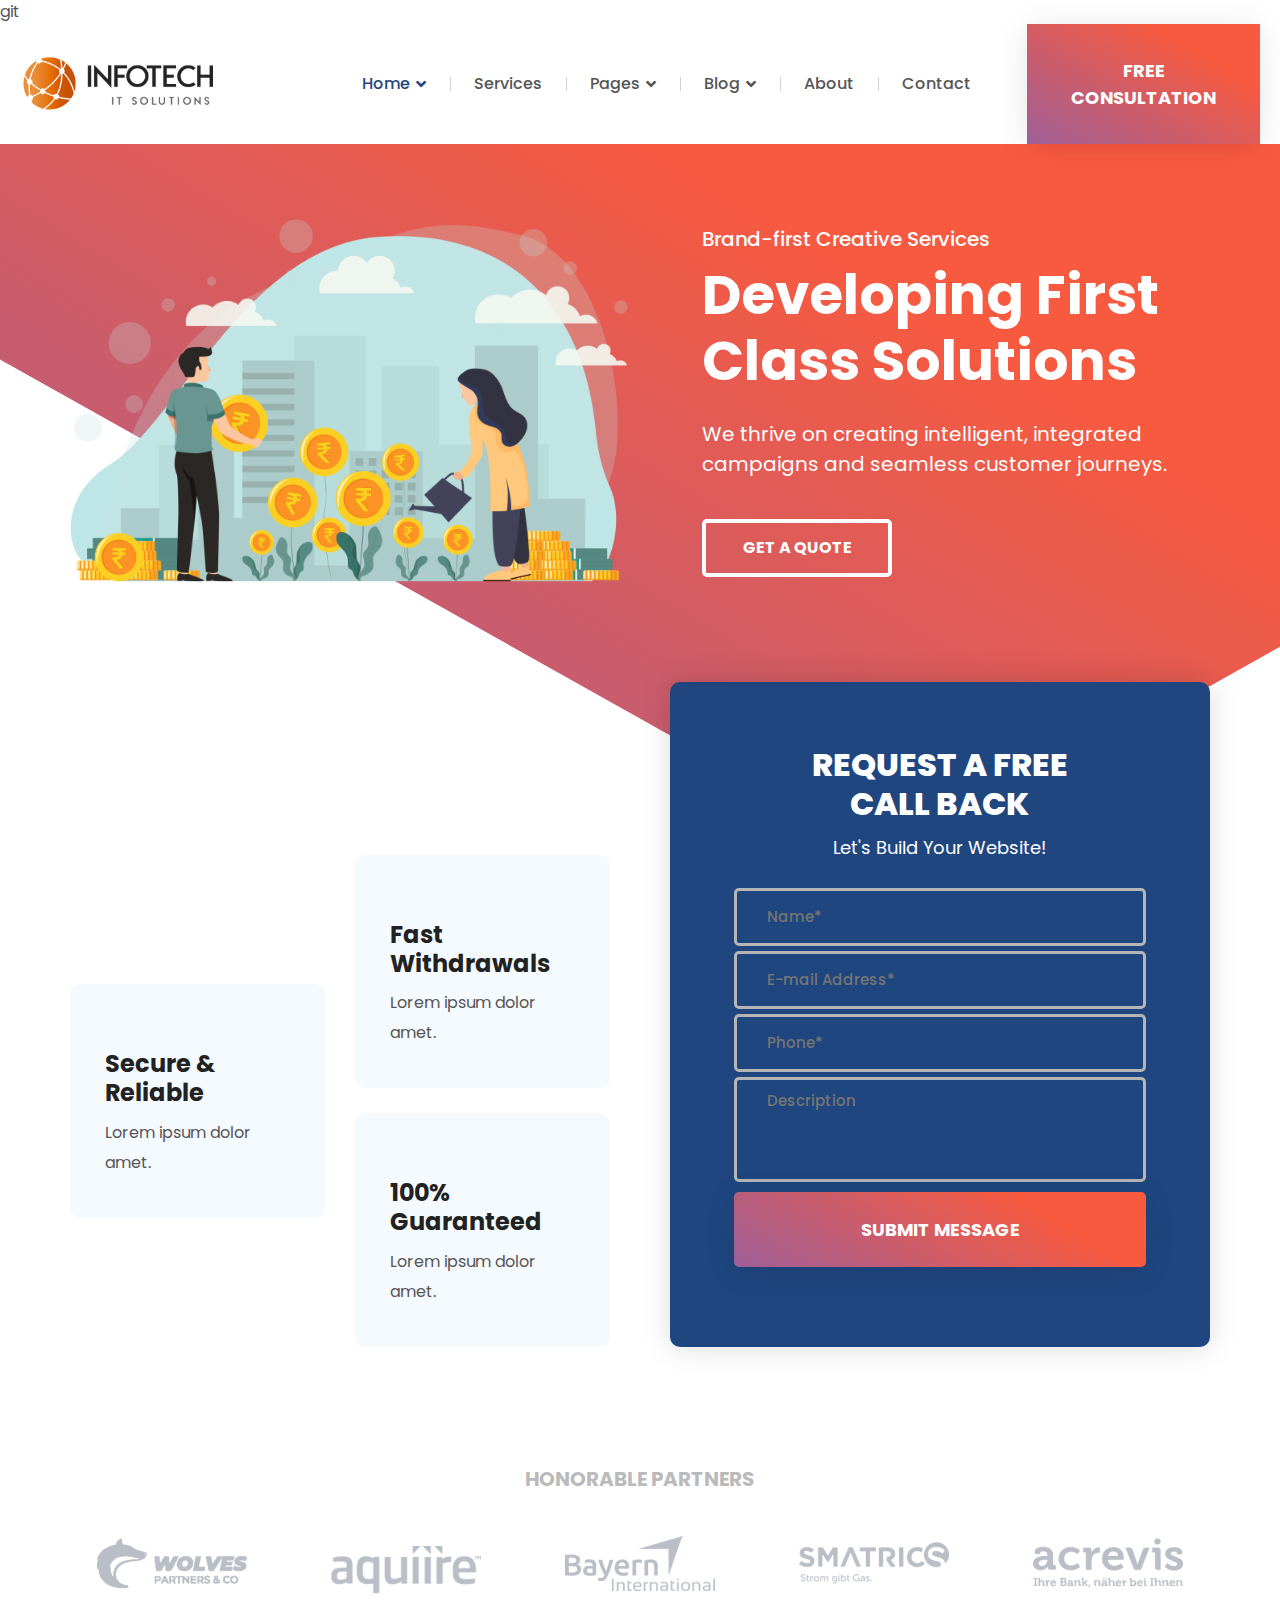
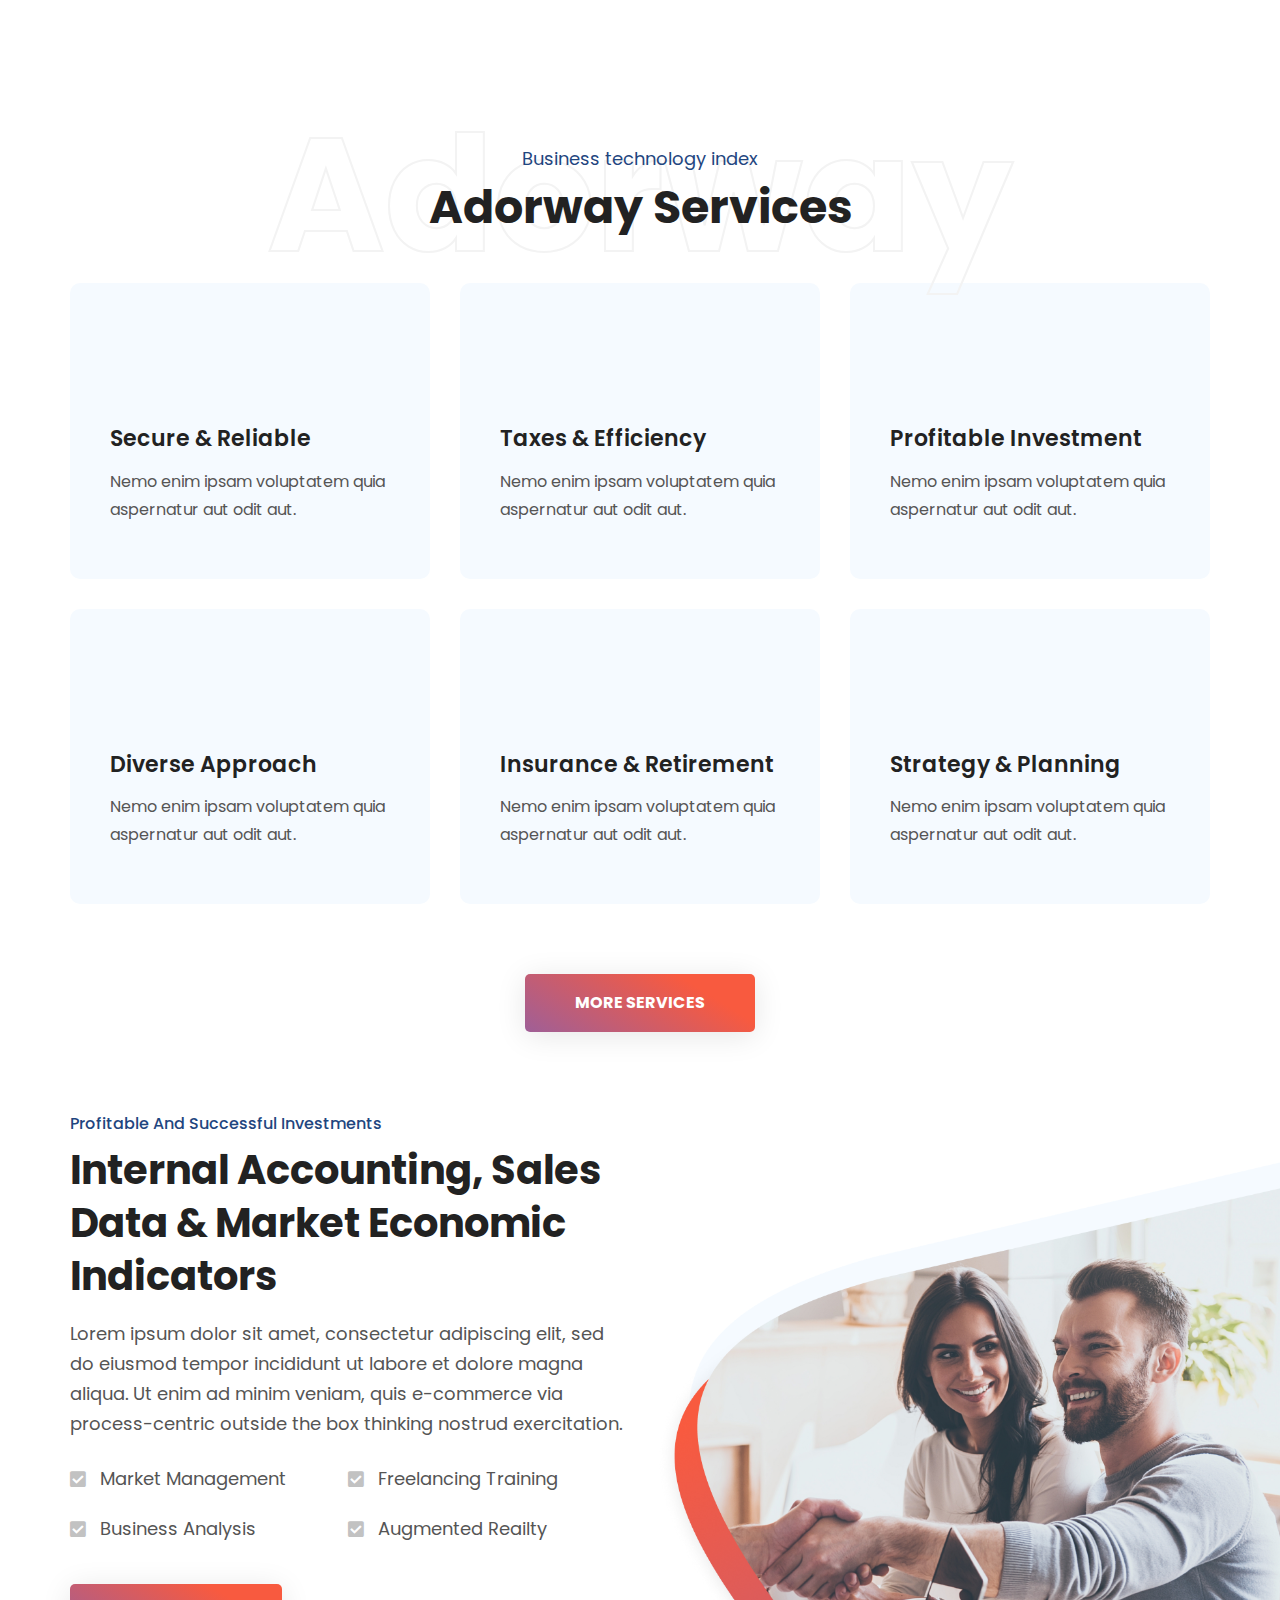
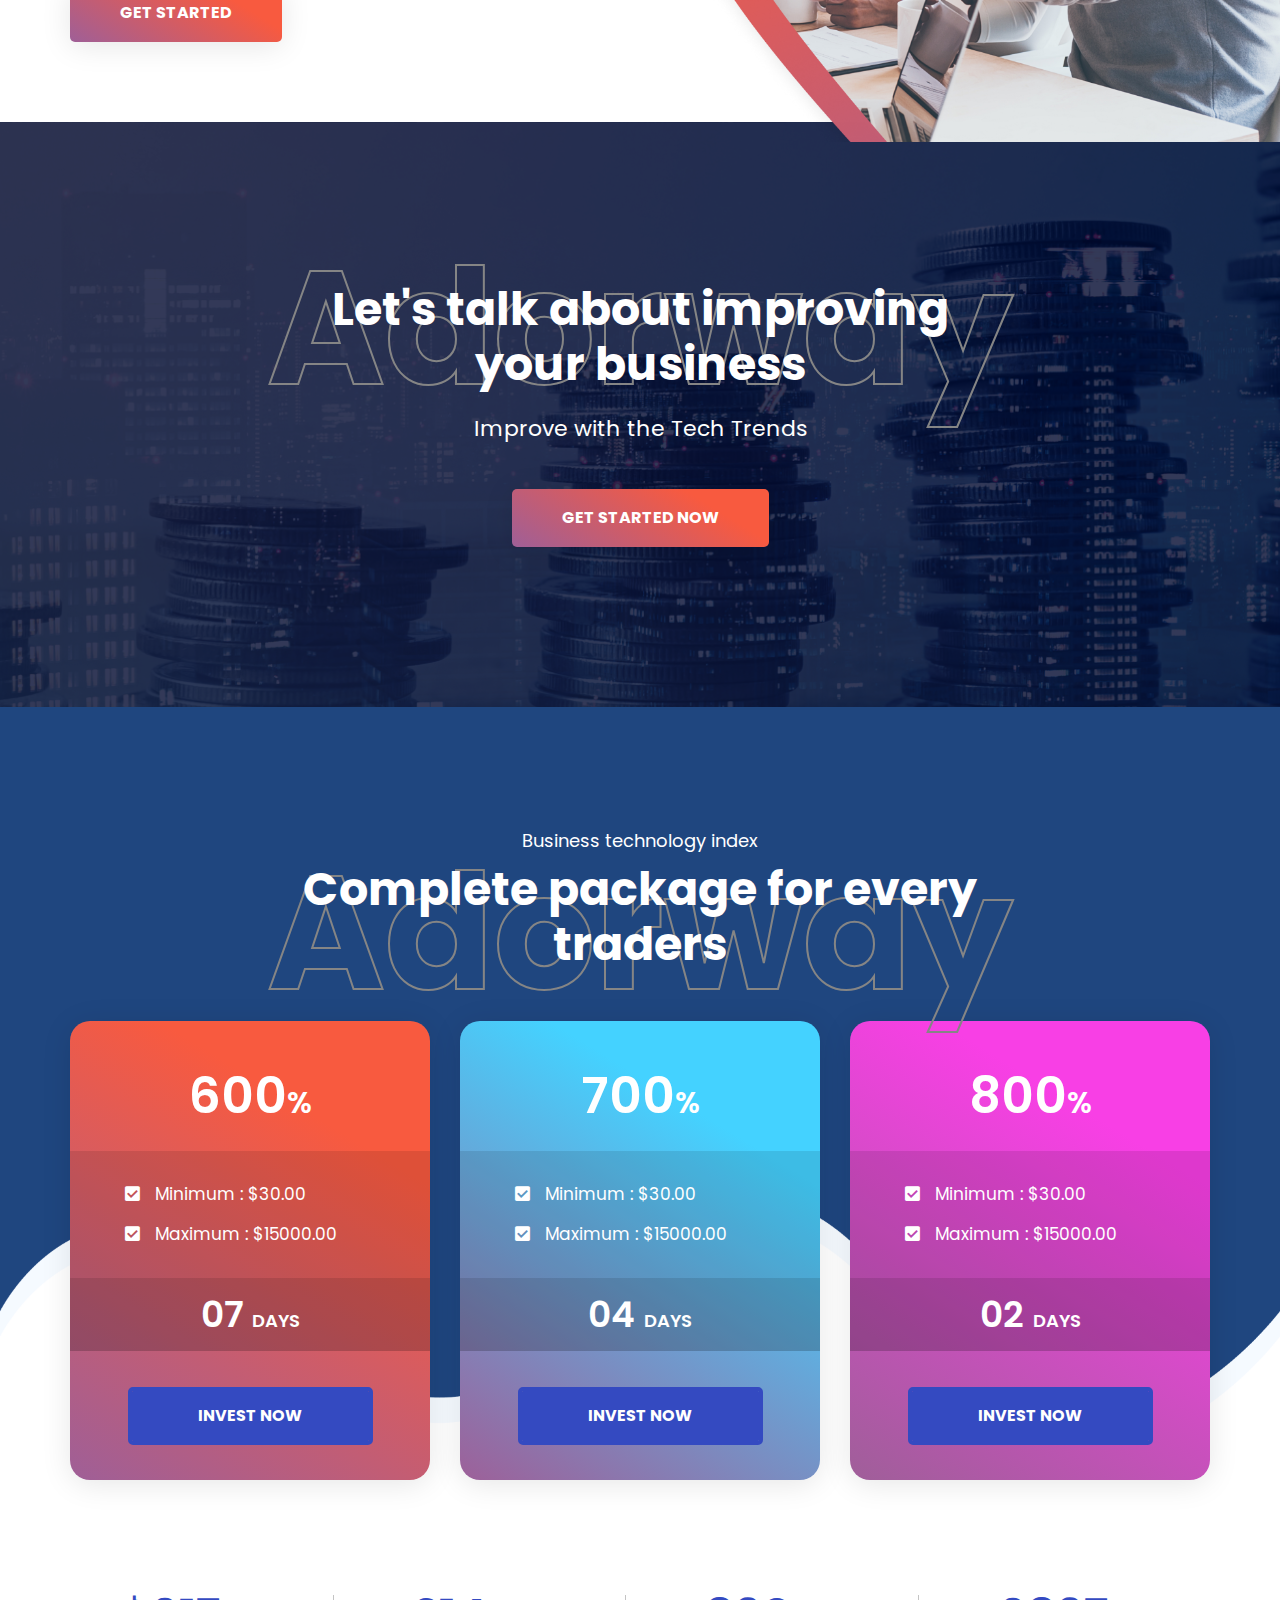
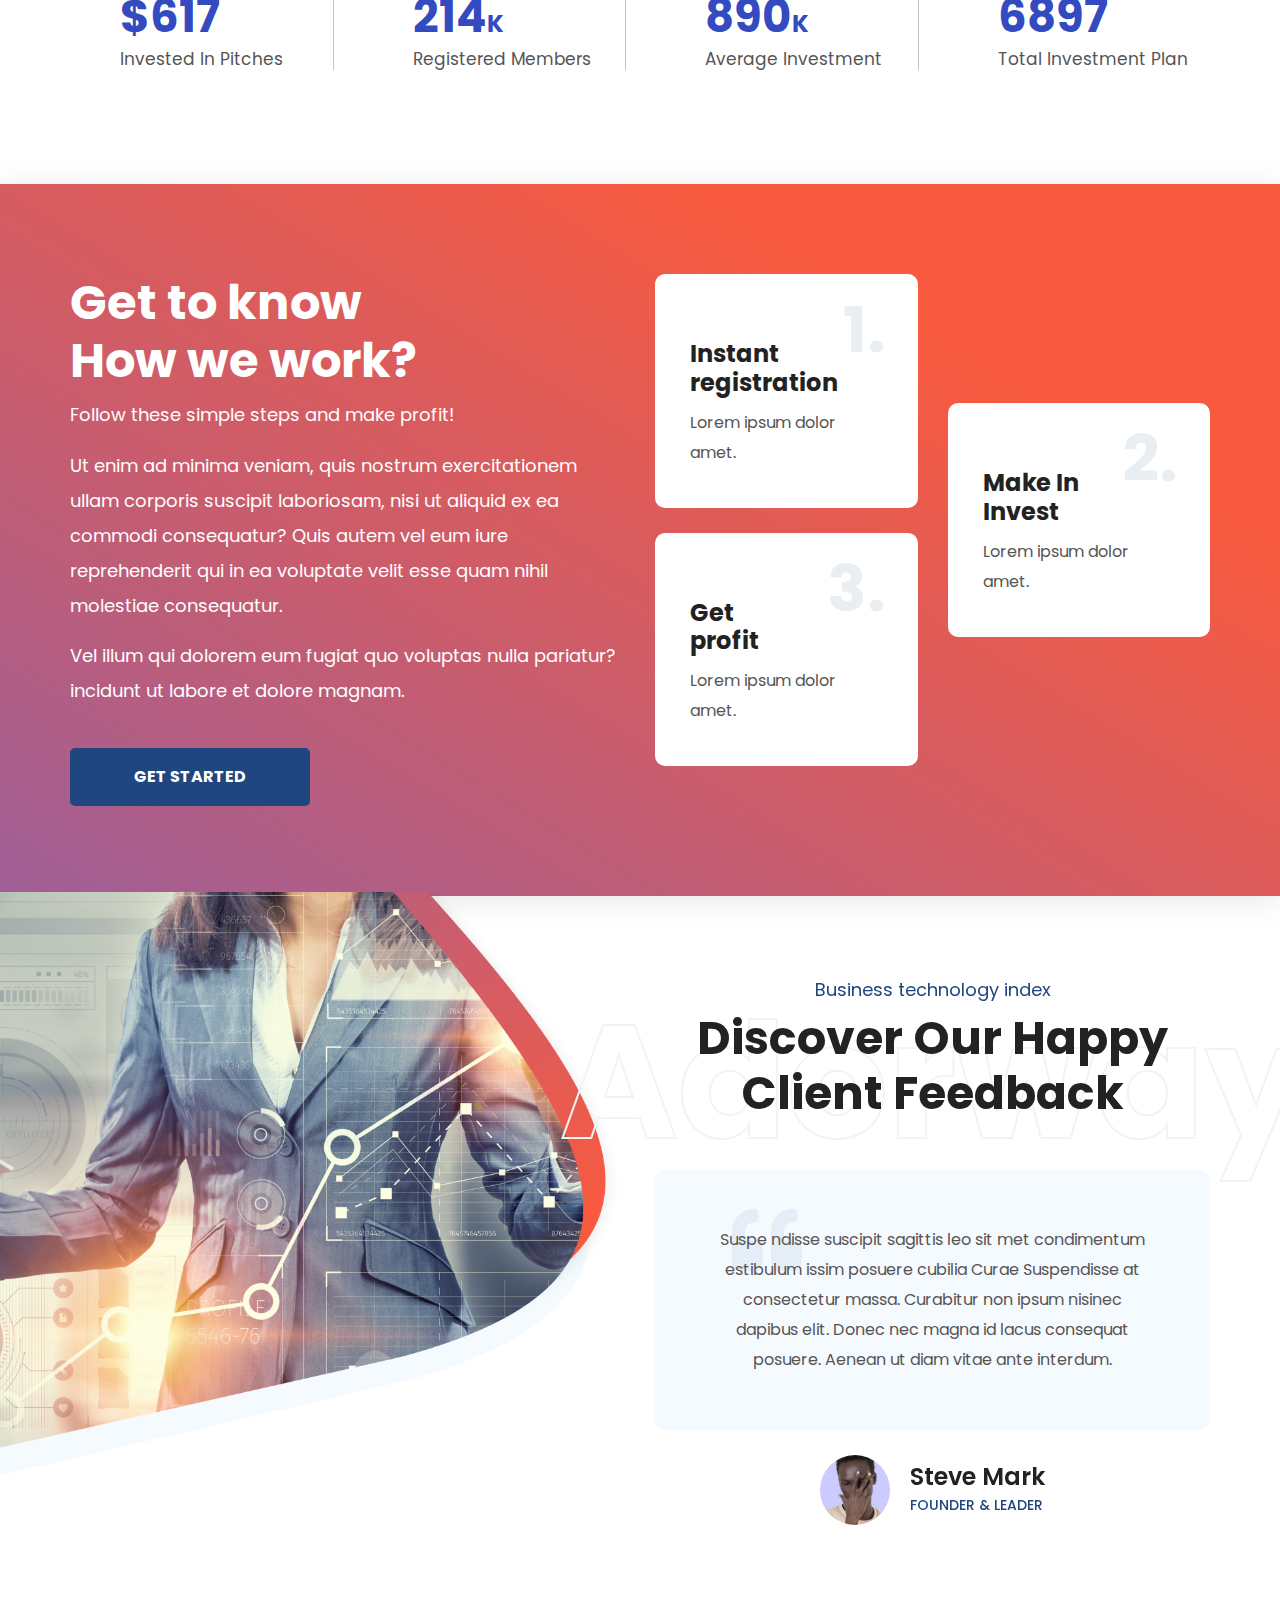
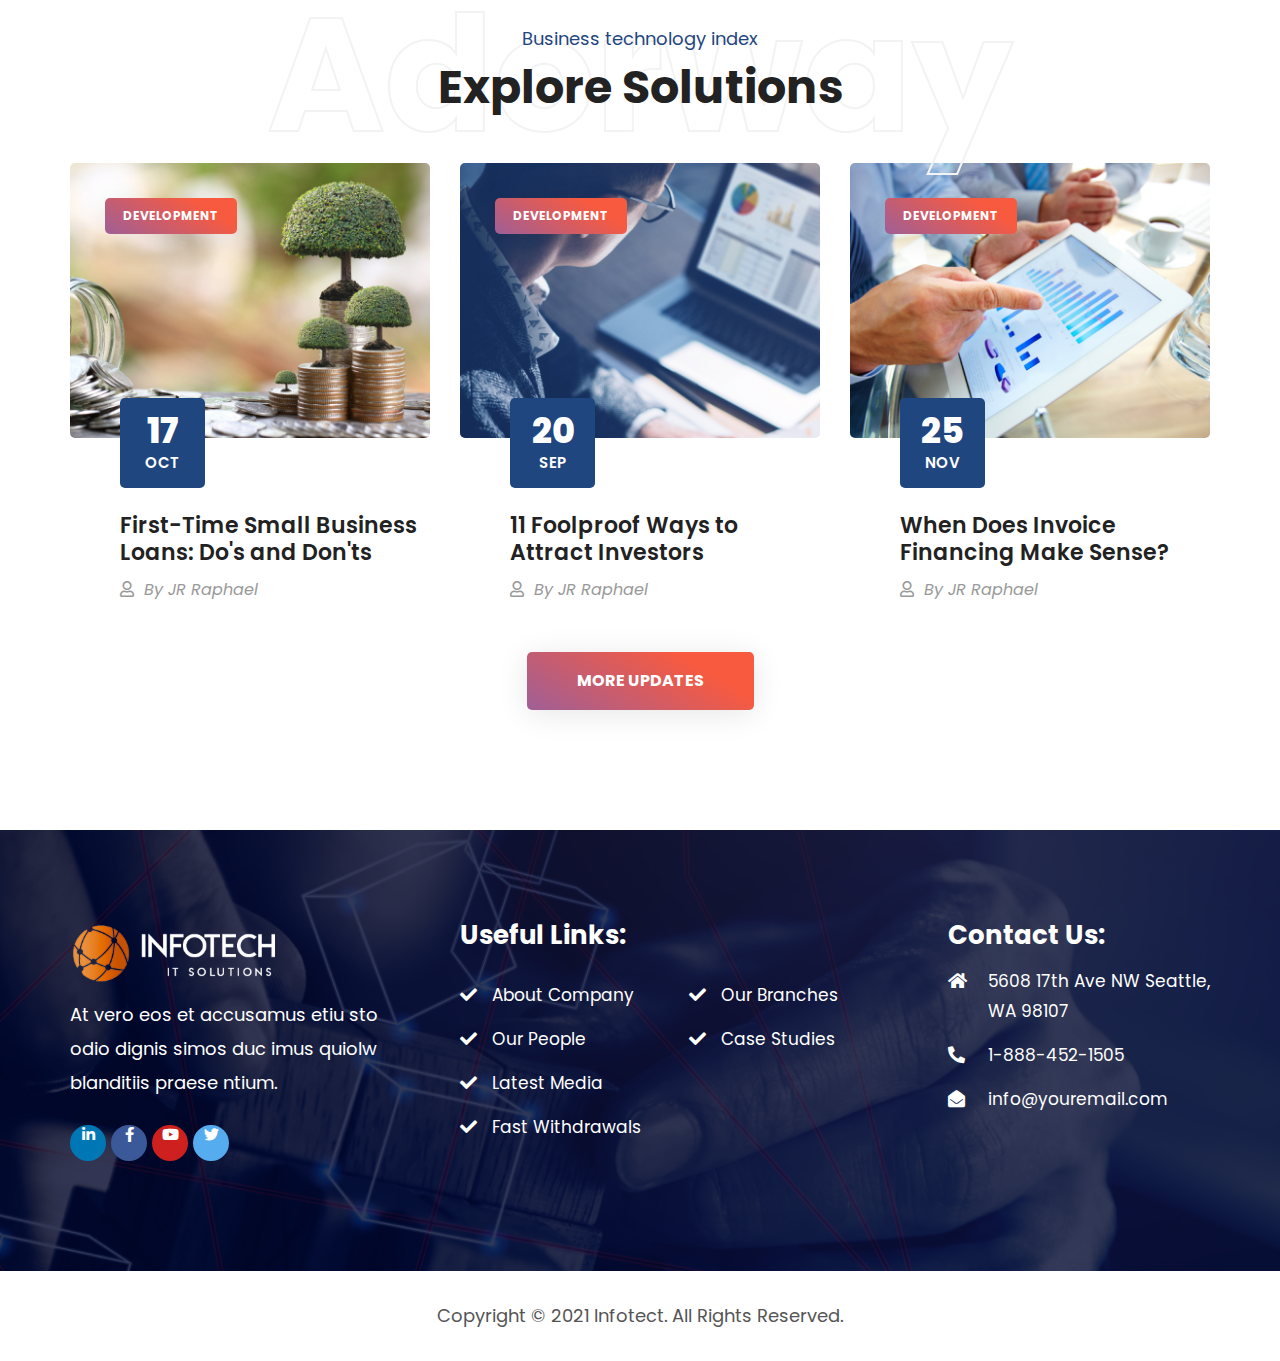
==== commit 04070908: "new changes" ====
--- a/index.html
+++ b/index.html
@@ -1,4 +1,4 @@
-<!DOCTYPE html>
+git<!DOCTYPE html>
 <html lang="en">
     <head>
         <meta charset="UTF-8">
@@ -6,7 +6,7 @@
         <meta name="description" content="" />
         <meta name="keywords" content="" />
         <link rel="icon" href="assets/images/favicon.png" sizes="35x35" type="image/png">
-        <title>Adorway - IT Solutions HTML5 Template</title>
+        <title>Adorway - IT Solutions</title>
 
         <link rel="stylesheet" href="assets/css/all.min.css">
         <link rel="stylesheet" href="assets/css/icomoon.css">
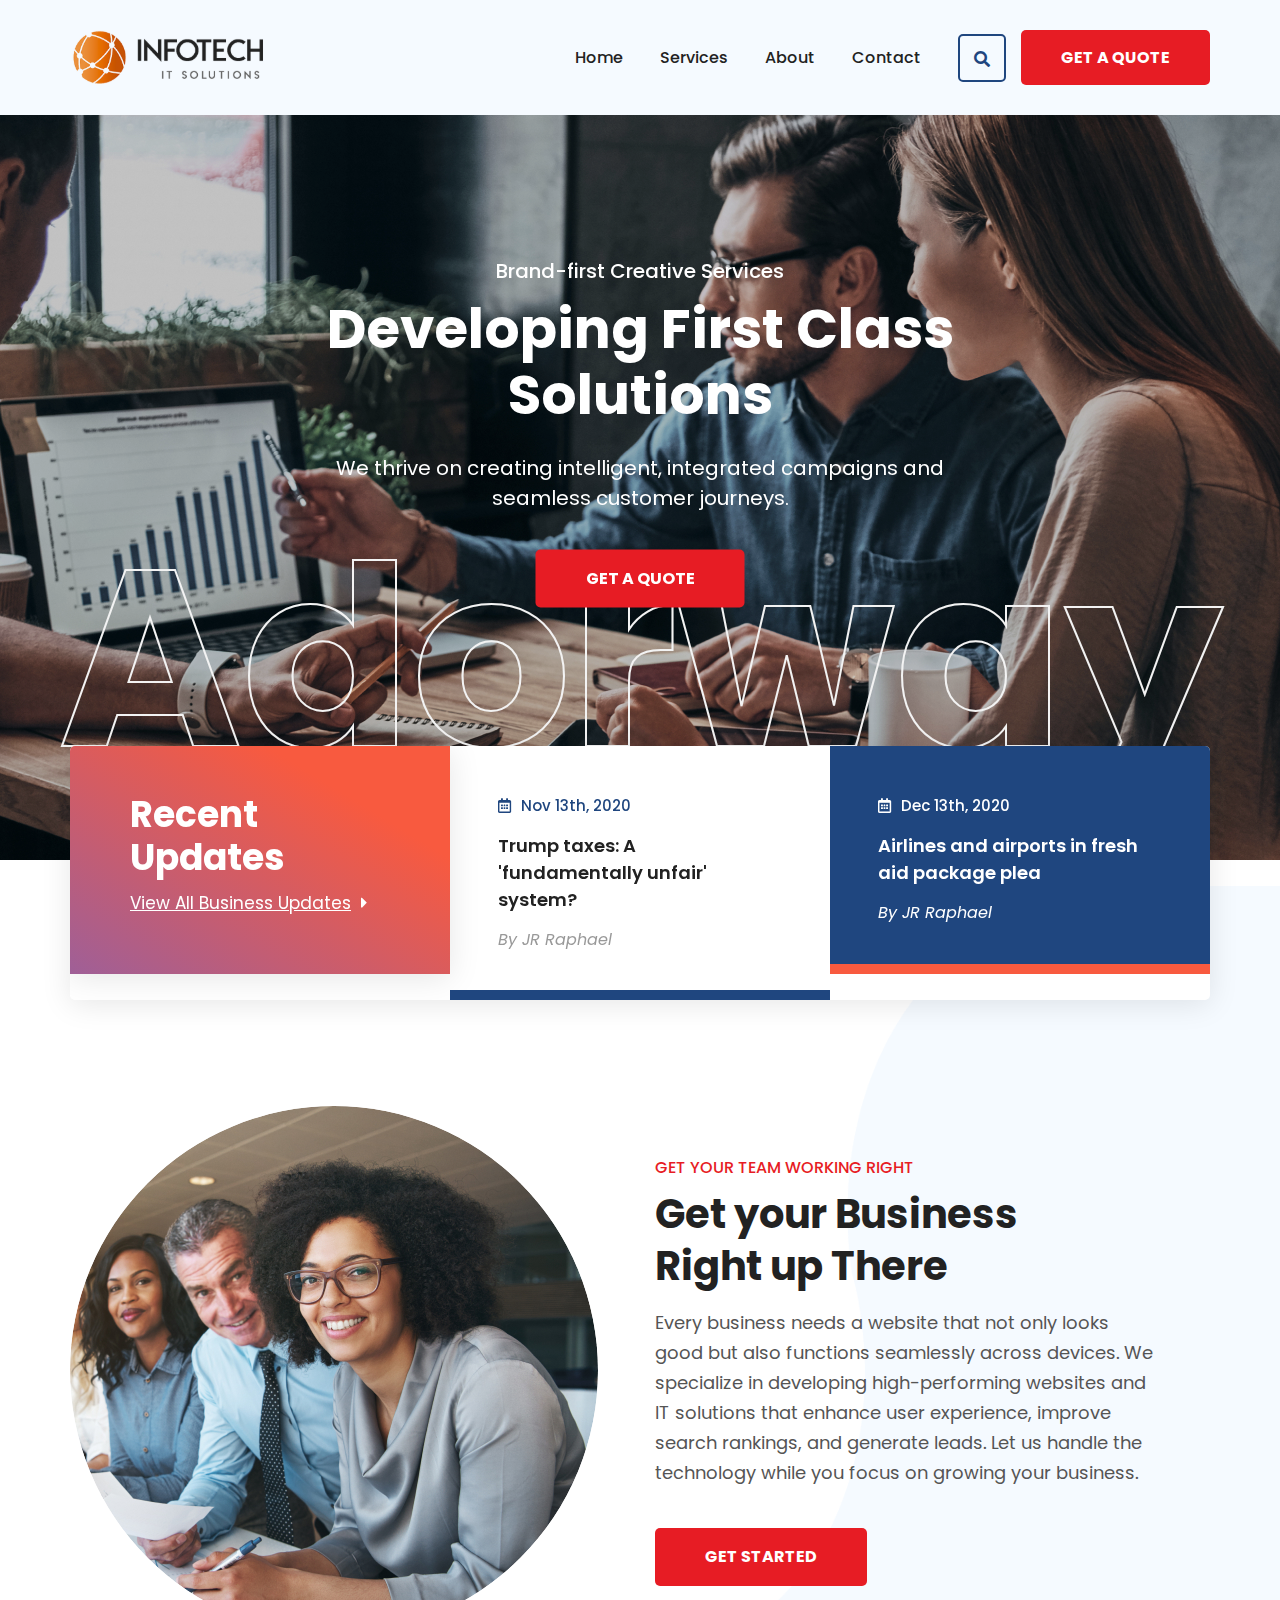
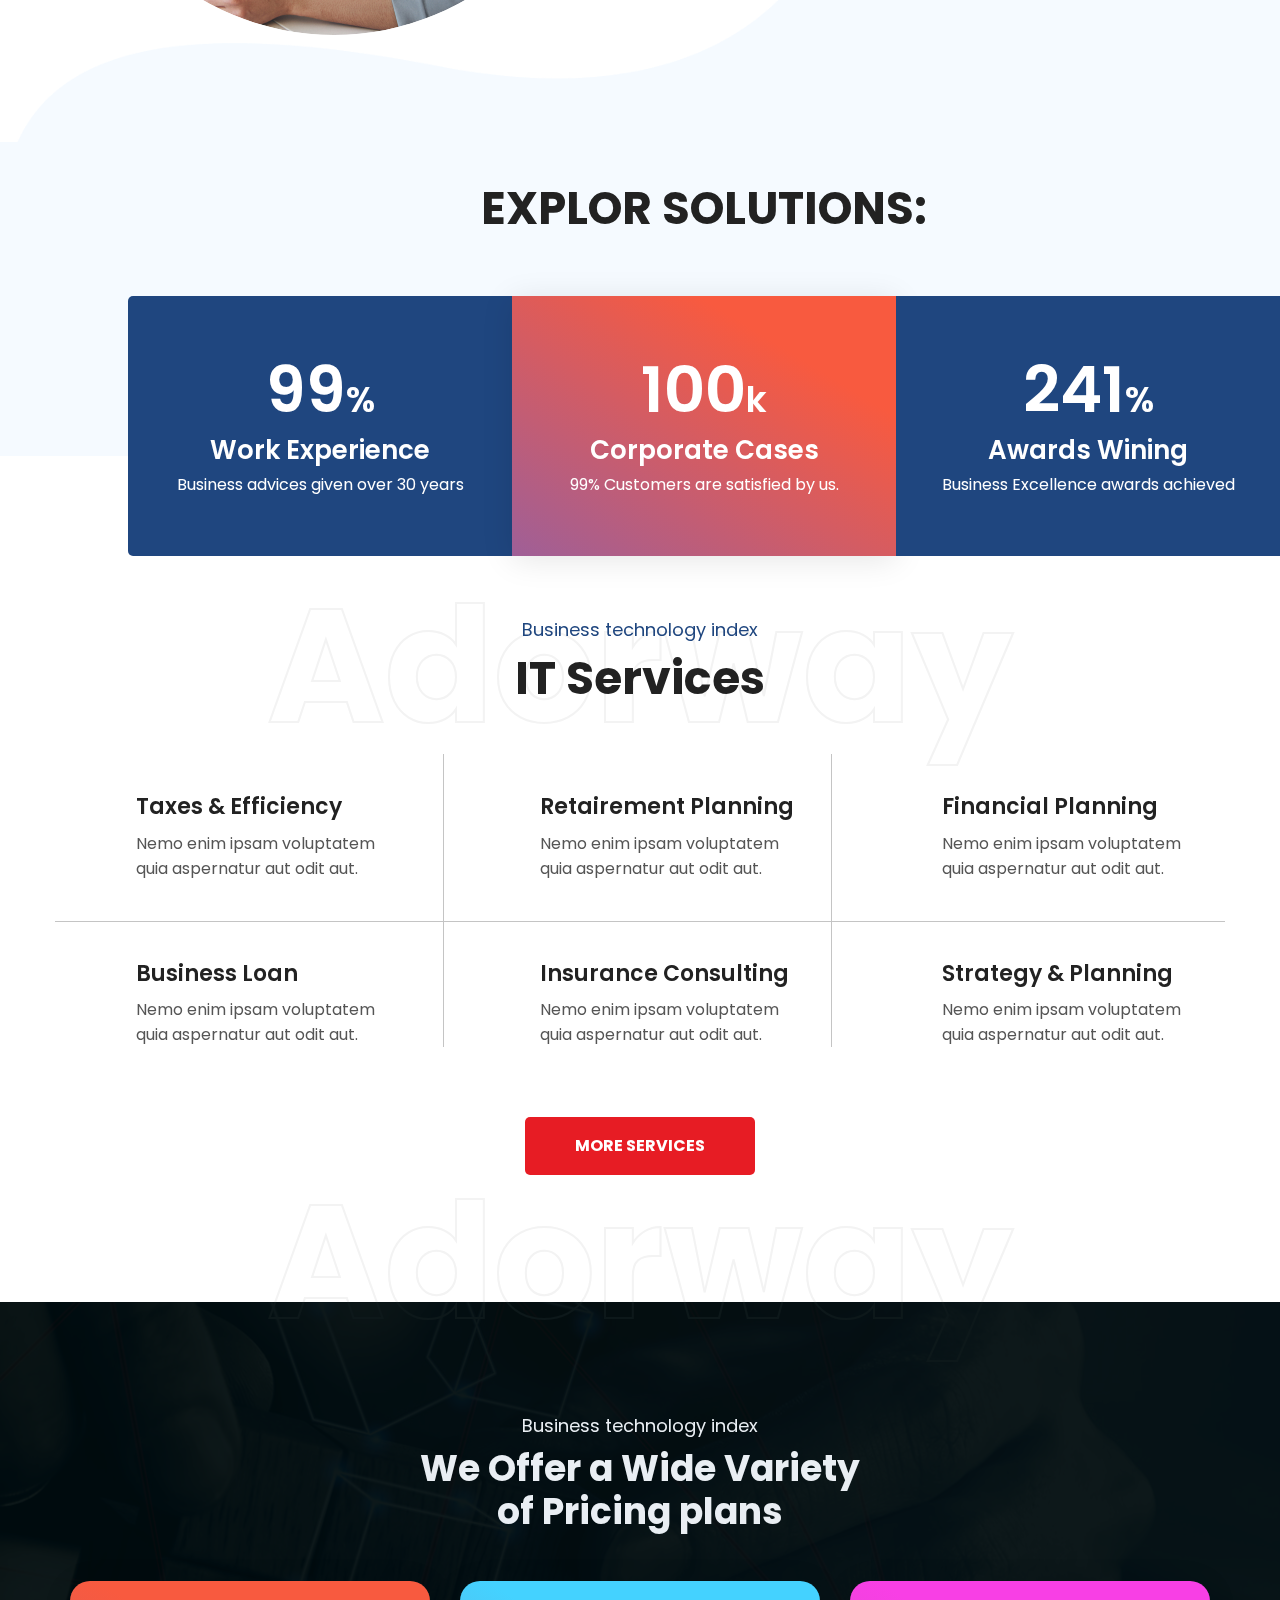
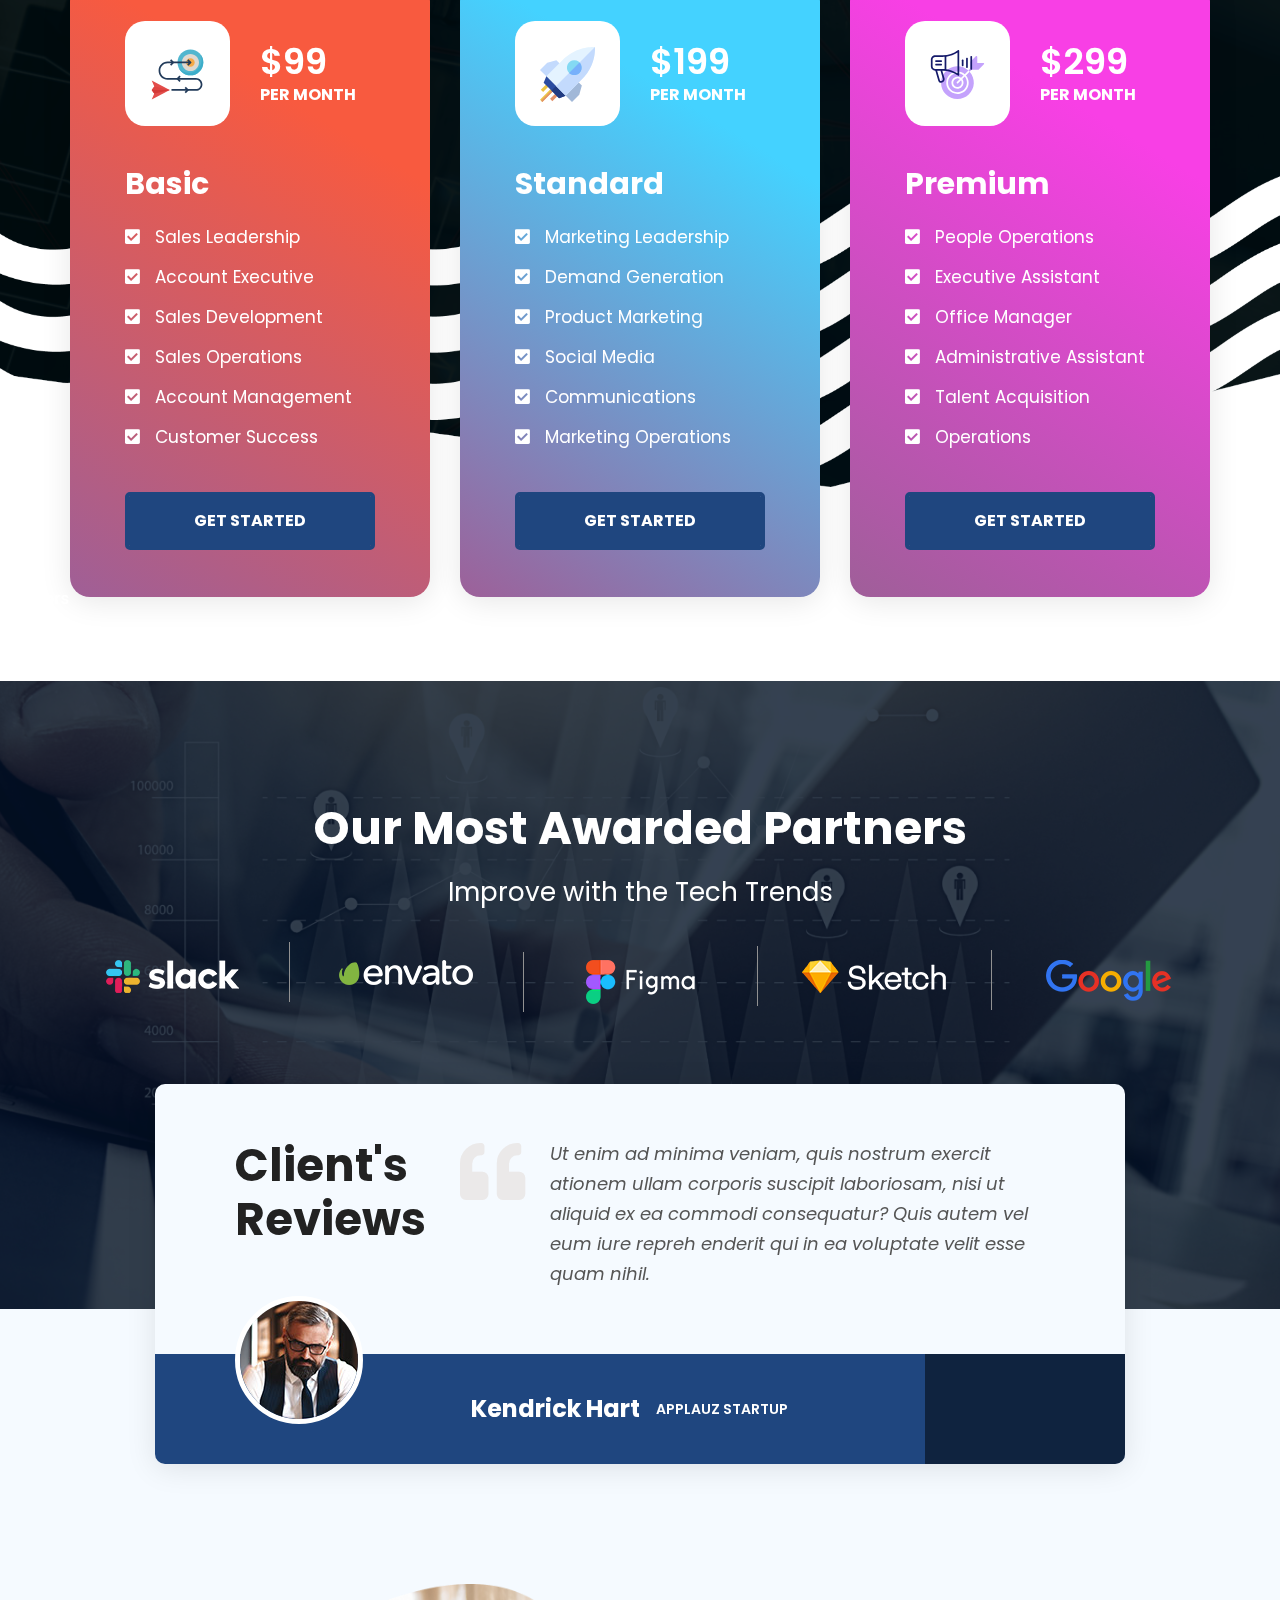
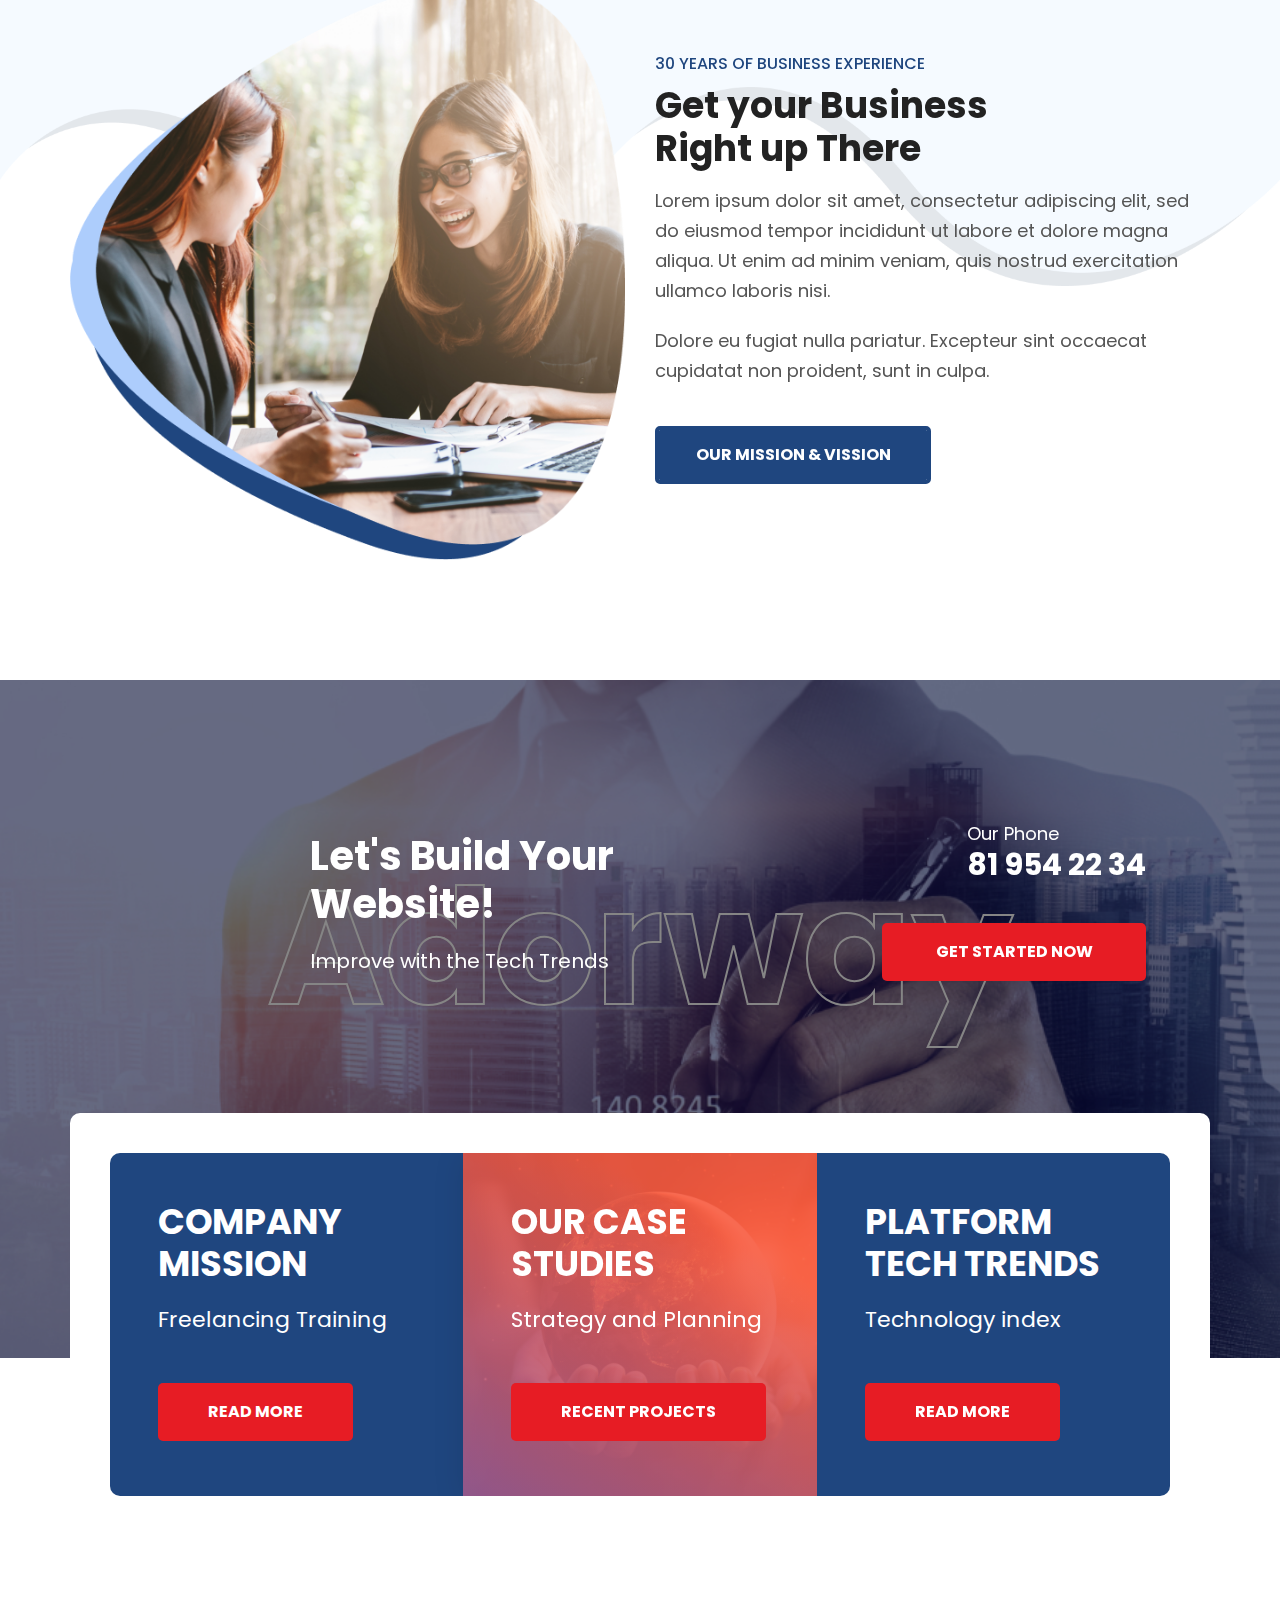
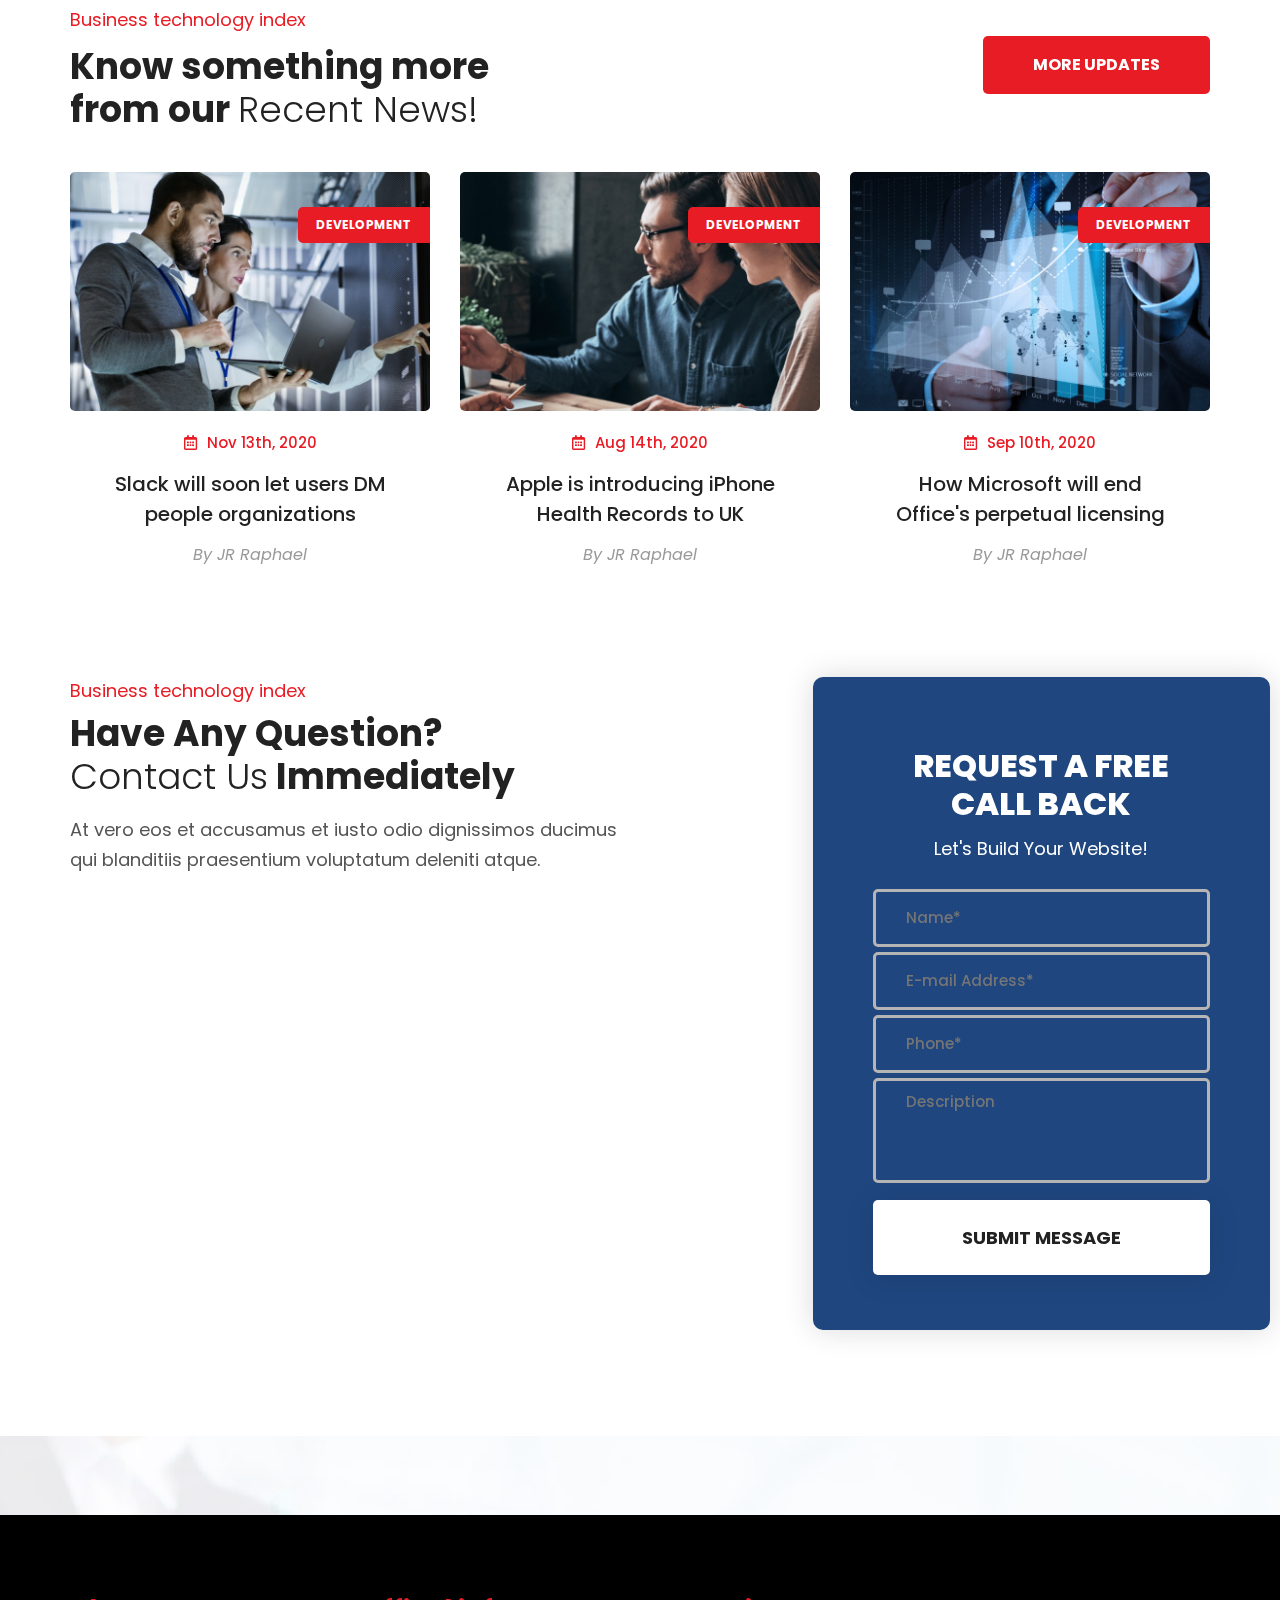
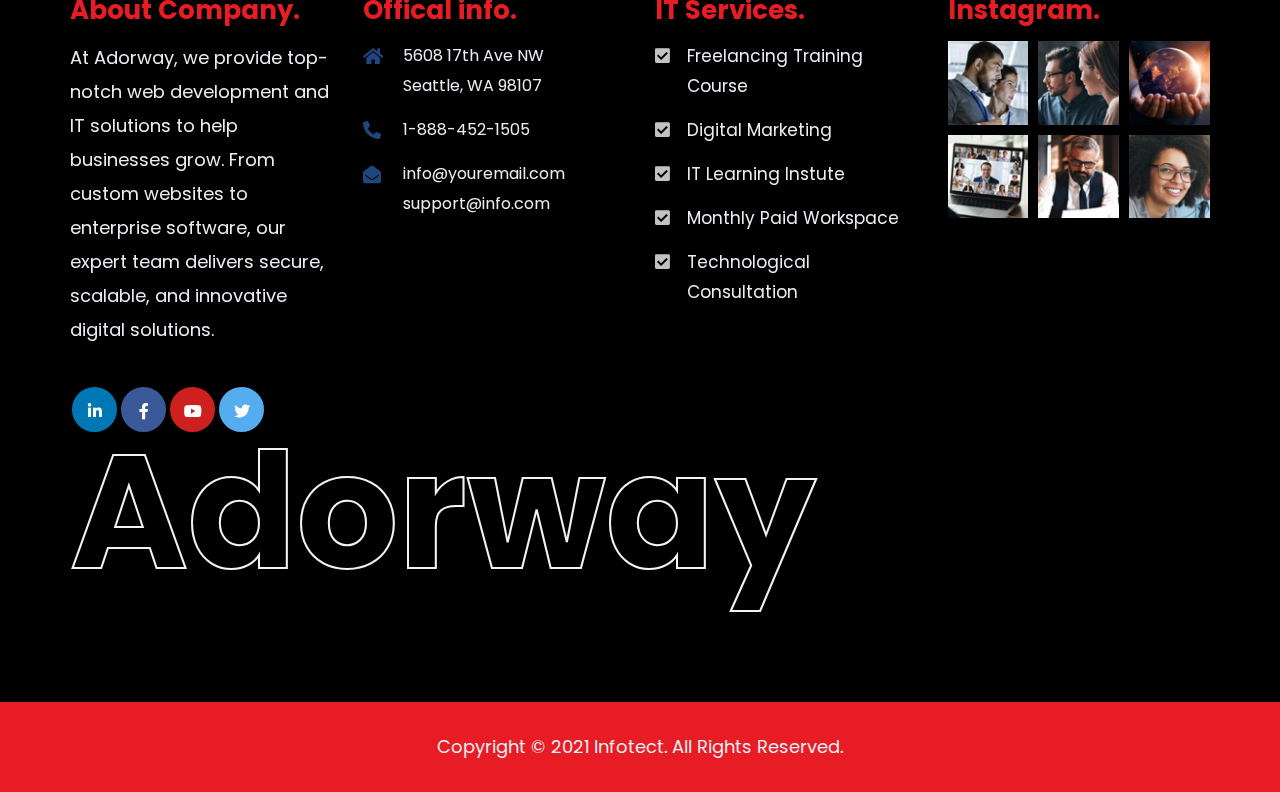
==== commit d45f634b: "pages" ====
--- a/index.html
+++ b/index.html
@@ -1,4 +1,5 @@
-git<!DOCTYPE html>
+<!-- Main-Page-->
+<!DOCTYPE html>
 <html lang="en">
     <head>
         <meta charset="UTF-8">
@@ -6,7 +7,8 @@
         <meta name="description" content="" />
         <meta name="keywords" content="" />
         <link rel="icon" href="assets/images/favicon.png" sizes="35x35" type="image/png">
-        <title>Adorway - IT Solutions</title>
+        
+        <title>Adorway - IT Solutions  .</title>
 
         <link rel="stylesheet" href="assets/css/all.min.css">
         <link rel="stylesheet" href="assets/css/icomoon.css">
@@ -20,61 +22,63 @@
     </head>
     <body>
         <main>
-            <header class="style1 w-100">
-                <div class="logo-contact-menu-wrap d-flex flex-wrap align-items-center justify-content-between position-relative w-100">
-                    <div class="logo position-relative"><h1 class="mb-0"><a class="d-block" href="index.html" title="Home"><img height="63.87" width="198" class="img-fluid" src="assets/images/logo.svg" alt="Logo"></a></h1></div><!-- Logo -->
-                    <div class="nav-btns-cont-wrap d-inline-flex flex-wrap align-items-center">
-                        <nav class="d-flex flex-wrap align-items-center">
-                            <ul class="d-flex flex-wrap align-items-center mb-0 list-unstyled w-100">
-                                <li class="menu-item-has-children"><a href="javascript:void(0);" title="">Home</a>
-                                    <ul class="mb-0 list-unstyled">
-                                        <li><a href="index.html" title="">Investment Home</a></li>
-                                        <li><a href="index2.html" title="">Corporate Home</a></li>
-                                        <li><a href="index3.html" title="">Consulting Home</a></li>
-                                        <li><a href="index4.html" title="">IT Solution Home</a></li>
-                                    </ul>
-                                </li>
-                                <li><a href="services.html" title="">Services</a></li>
-                                <li class="menu-item-has-children"><a href="javascript:void(0);" title="">Pages</a>
-                                    <ul class="mb-0 list-unstyled">
-                                        <li class="menu-item-has-children"><a href="javascript:void(0);" title="">Team</a>
+            <header class="style2 w-100">
+               
+                <div class="logo-quote-menu-wrap bg-color6 d-flex flex-wrap align-items-center justify-content-between position-relative w-100">
+                    <div class="container">
+                        <div class="logo-quote-menu-inner d-flex flex-wrap align-items-center justify-content-between w-100">
+                            <div class="logo position-relative"><h1 class="mb-0"><a class="d-block" href="index.html" title="Home"><img height="63.87" width="198" class="img-fluid" src="assets/images/logo.svg" alt="Logo"></a></h1></div><!-- Logo -->
+                            <div class="nav-btns-search-wrap d-inline-flex flex-wrap align-items-center justify-content-between">
+                                <nav class="d-flex flex-wrap align-items-center">
+                                    <ul class="d-flex flex-wrap align-items-center mb-0 list-unstyled w-100">
+                                        <li><a href="javascript:void(0);" title="">Home</a>
                                             <ul class="mb-0 list-unstyled">
-                                                <li><a href="team.html" title="">Our Team</a></li>
-                                                <li><a href="team-detail.html" title="">Team Detail</a></li>
+                                                <!-- <li><a href="index.html" title="">Investment Home</a></li>
+                                                <li><a href="index2.html" title="">Corporate Home</a></li>
+                                                <li><a href="index3.html" title="">Consulting Home</a></li> -->
+                                                <li><a href="index4.html" title="">IT Solution Home</a></li>
                                             </ul>
                                         </li>
-                                        <li class="menu-item-has-children"><a href="javascript:void(0);" title="">Portfolio</a>
+                                        <li><a href="services.html" title="">Services</a></li>
+                                        <!-- <li class="menu-item-has-children"><a href="javascript:void(0);" title="">Pages</a>
                                             <ul class="mb-0 list-unstyled">
-                                                <li><a href="portfolio-2column.html" title="">Portfolio 2 Column</a></li>
-                                                <li><a href="portfolio-detail.html" title="">Portfolio Detail</a></li>
+                                                <li class="menu-item-has-children"><a href="javascript:void(0);" title="">Team</a>
+                                                    <ul class="mb-0 list-unstyled">
+                                                        <li><a href="team.html" title="">Our Team</a></li>
+                                                        <li><a href="team-detail.html" title="">Team Detail</a></li>
+                                                    </ul>
+                                                </li>
+                                                <li class="menu-item-has-children"><a href="javascript:void(0);" title="">Portfolio</a>
+                                                    <ul class="mb-0 list-unstyled">
+                                                        <li><a href="portfolio-2column.html" title="">Portfolio 2 Column</a></li>
+                                                        <li><a href="portfolio-detail.html" title="">Portfolio Detail</a></li>
+                                                    </ul>
+                                                </li>
+                                                <li><a href="our-approach.html" title="">Our Approach</a></li>
+                                                <li><a href="content-elements.html" title="">Content Elements</a></li>
+                                                <li><a href="masonry-full-width.html" title="">Masonry Full Width</a></li>
                                             </ul>
-                                        </li>
-                                        <li><a href="our-approach.html" title="">Our Approach</a></li>
-                                        <li><a href="content-elements.html" title="">Content Elements</a></li>
-                                        <li><a href="masonry-full-width.html" title="">Masonry Full Width</a></li>
+                                        </li> -->
+                                        <!-- <li class="menu-item-has-children"><a href="javascript:void(0);" title="">Blog</a>
+                                            <ul class="mb-0 list-unstyled">
+                                                <li><a href="blog.html" title="">Our Blog</a></li>
+                                                <li><a href="blog-list.html" title="">Blog List</a></li>
+                                                <li><a href="blog-detail.html" title="">Blog Detail</a></li>
+                                            </ul>
+                                        </li> -->
+                                        <li><a href="about.html" title="">About</a></li>
+                                        <li><a href="contact.html" title="">Contact</a></li>
                                     </ul>
-                                </li>
-                                <li class="menu-item-has-children"><a href="javascript:void(0);" title="">Blog</a>
-                                    <ul class="mb-0 list-unstyled">
-                                        <li><a href="blog.html" title="">Our Blog</a></li>
-                                        <li><a href="blog-list.html" title="">Blog List</a></li>
-                                        <li><a href="blog-detail.html" title="">Blog Detail</a></li>
-                                    </ul>
-                                </li>
-                                <li><a href="about.html" title="">About</a></li>
-                                <li><a href="contact.html" title="">Contact</a></li>
-                            </ul>
-                        </nav>
-                        <div class="btn-cont d-inline-flex flex-wrap align-items-center">
-                            <a class="thm-btn grad-bg1 d-inline-block overflow-hidden position-relative text-center" href="contact.html" title="">Free <br> Consultation</a>
-                            <div class="header-cont position-relative">
-                                <i class="icon-phone"></i>
-                                <strong class="d-block"><span class="d-block text-color1">Call Us Today:</span>1.301.770.59</strong>
-                            </div>
+                                </nav>
+                                <div class="btn-search d-inline-flex align-items-center">
+                                    <a class="search-btn d-inline-block brd-rd5" href="javascript:void(0);" title=""><i class="fas fa-search"></i></a>
+                                    <a class="thm-btn brd-rd5 d-inline-block overflow-hidden position-relative text-center w-100 bg-color24" href="contact.html" title="">Get A Quote</a>
+                                </div>
+                            </div><!-- Navigation, Button & Search Wrap -->
                         </div>
-                    </div><!-- Navigation, Button & Contact Wrap -->
-                </div><!-- Logo Contact & Menu Wrap -->
-            </header><!-- Header -->
+                    </div>
+                </div><!-- Logo Quote & Menu Wrap -->
+            </header>       <!-- Header -->
             <div class="header-search d-flex flex-wrap align-items-center position-fixed w-100">
                 <span class="search-close-btn position-absolute"><i class="icon-close"></i></span>
                 <form class="w-100 position-relative">
@@ -87,8 +91,8 @@
                     <a href="tel:81 954 22 3456" title=""><i class="fas fa-phone-alt"></i>81 954 22 3456</a>
                     <a href="mailto:hello@itsolutions.com" title="">hello@itsolutions.com</a>
                 </div>
-                <div class="res-logo-search-bar bg-color1 w-100">
-                    <div class="container">
+                <div class="res-logo-search-bar bg-color1 w-100 ">
+                    <div class="container ">
                         <div class="res-logo-search-bar-inner d-flex flex-wrap justify-content-between align-items-center w-100">
                             <div class="logo"><h1 class="mb-0"><a href="index.html" title="Home"><img class="img-fluid" src="assets/images/logo-white.svg" alt="Logo"></a></h1></div><!-- Logo -->
                             <div class="res-btns d-inline-flex flex-wrap">
@@ -98,11 +102,11 @@
                         </div>
                     </div>
                 </div>
-                <div class="res-menu d-flex flex-wrap justify-content-center w-100">
-                    <div class="res-menu-inner">
+                <div class="res-menu d-flex flex-wrap justify-content-center w-100  ">
+                    <div class="res-menu-inner ">
                         <ul class="mb-0 list-unstyled">
-                            <li class="menu-item-has-children"><a href="javascript:void(0);" title="">Home</a>
-                                <ul class="mb-0 list-unstyled">
+                            <li class="menu-item-has-children "><a href="javascript:void(0);" title="">Home</a>
+                                <ul class="mb-0 list-unstyled bg-color24">
                                     <li><a href="index.html" title="">Investment Home</a></li>
                                     <li><a href="index2.html" title="">Corporate Home</a></li>
                                     <li><a href="index3.html" title="">Consulting Home</a></li>
@@ -139,29 +143,32 @@
                             <li><a href="about.html" title="">About</a></li>
                             <li><a href="contact.html" title="">Contact</a></li>
                         </ul>
-                        <a class="thm-btn brd-btn invr brd-rd5 d-inline-block text-center overflow-hidden position-relative" href="contact.html" title="">Get A Quote</a>
+                        <a class="thm-btn  brd-rd5 d-inline-block text-center overflow-hidden position-relative " href="contact.html" title="">Get A Quote</a>
                     </div>
                 </div>
             </div><!-- Responsive Header -->
             <section>
                 <div class="w-100 position-relative">
-                    <div class="feat-wrap pt-75 grad-layer1 shap-tp-rgt pb-280 position-relative w-100">
-                        <div class="container">
-                            <div class="feat-inner w-100">
-                                <div class="row align-items-center">
-                                    <div class="col-md-12 col-sm-12 col-lg-6">
-                                        <div class="feat-mckp slide-up-down-anim text-center w-100">
-                                            <img height="451" width="693" class="img-fluid" src="assets/images/resources/feat-img1.png" alt="Featured image 1">
-                                        </div>
-                                    </div>
-                                    <div class="col-md-12 col-sm-12 col-lg-6">
-                                        <div class="feat-info w-100">
-                                            <span class="d-block">Brand-first Creative Services</span>
-                                            <h2 class="mb-0">Developing First <br> Class Solutions</h2>
-                                            <p class="mb-0">We thrive on creating intelligent, integrated campaigns <br> and seamless customer journeys.</p>
-                                            <a class="thm-btn brd-btn brd-rd5 d-inline-block text-center overflow-hidden position-relative" href="contact.html" title="">Get A Quote</a>
-                                        </div>
-                                    </div>
+                    <div class="feat-wrap2 text-center overflow-hidden position-relative w-100">
+                        <div class="feat-caro">
+                            <div class="feat-item overflow-hidden position-relative w-100 d-block">
+                                <div class="feat-bg w-100" style="background-image: url(assets/images/resources/slide1.jpg)"></div>
+                                <div class="feat-cap position-absolute">
+                                    <i class="position-absolute stroke-text">Adorway</i>
+                                    <span class="d-block">Brand-first Creative Services</span>
+                                    <h2 class="mb-0">Developing First Class Solutions</h2>
+                                    <p class="mb-0">We thrive on creating intelligent, integrated campaigns and seamless customer journeys.</p>
+                                    <a class="thm-btn bg-color24 brd-rd5 d-inline-block overflow-hidden position-relative text-center" href="javascript:void(0);" title="">Get A Quote</a>
+                                </div>
+                            </div>
+                            <div class="feat-item overflow-hidden position-relative w-100 d-block">
+                                <div class="feat-bg w-100" style="background-image: url(assets/images/resources/slide2.jpg)"></div>
+                                <div class="feat-cap position-absolute">
+                                    <i class="position-absolute stroke-text">Adorway</i>
+                                    <span class="d-block">Brand-first Creative Services</span>
+                                    <h2 class="mb-0">Developing First Class Solutions</h2>
+                                    <p class="mb-0">We thrive on creating intelligent, integrated campaigns and seamless customer journeys.</p>
+                                    <a class="thm-btn bg-color24 brd-rd5 d-inline-block overflow-hidden position-relative text-center" href="javascript:void(0);" title="">Get A Quote</a>
                                 </div>
                             </div>
                         </div>
@@ -169,12 +176,489 @@
                 </div>
             </section>
             <section>
-                <div class="w-100 pb-120 position-relative">
-                    <div class="container">
-                        <div class="req-srv-wrap overlap180 position-relative z1 w-100">
-                            <div class="row align-items-end mrg60">
-                                <div class="col-md-12 col-sm-12 col-lg-6 order-lg-1">
-                                    <div class="req-wrap brd-rd10 bg-color1 text-center w-100">
+                <div class="w-100 position-relative">
+                    <div class="container">
+                        <div class="recent-update-wrap bg-white brd-rd5 overlap114 overlap-114 overflow-hidden position-relative w-100">
+                            <div class="row mrg">
+                                <div class="col-md-12 col-sm-12 col-lg-4">
+                                    <div class="recent-title grad-bg1 position-relative w-100">
+                                        <h2 class="mb-0">Recent Updates</h2>
+                                        <a href="blog.html" title="">View All Business Updates<i class="fas fa-caret-right"></i></a>
+                                    </div>
+                                </div>
+                                <div class="col-md-6 col-sm-12 col-lg-4">
+                                    <div class="recent-update-box position-relative w-100">
+                                        <a class="post-date2 d-inline-block text-color1" href="javascript:void(0);" title=""><i class="far fa-calendar-alt"></i>Nov 13th, 2020</a>
+                                        <h3 class="mb-0"><a href="blog-detail.html" title="">Trump taxes: A 'fundamentally unfair' system?</a></h3>
+                                        <span class="post-author d-block">By <a href="javascript:void(0);" title="">JR Raphael</a></span>
+                                    </div>
+                                </div>
+                                <div class="col-md-6 col-sm-12 col-lg-4">
+                                    <div class="recent-update-box bg-color1 position-relative w-100">
+                                        <a class="post-date2 d-inline-block" href="javascript:void(0);" title=""><i class="far fa-calendar-alt"></i>Dec 13th, 2020</a>
+                                        <h3 class="mb-0"><a href="blog-detail.html" title="">Airlines and airports in fresh aid package plea</a></h3>
+                                        <span class="post-author d-block">By <a href="javascript:void(0);" title="">JR Raphael</a></span>
+                                    </div>
+                                </div>
+                            </div>
+                        </div><!-- Recent Updates Wrap -->
+                    </div>
+                </div>
+            </section>
+            
+            <section>
+                <div class="w-100 pt-220 bg-color6 pb-100 position-relative">
+                    <img height="1035" width="1100" class="img-fluid position-absolute lft-tp-shp" src="assets/images/shap2.png" alt="Shape 2">
+                    <div class="container">
+                        <div class="about-wrap position-relative w-100">
+                            <div class="row align-items-center mrg30">
+                                <div class="col-md-12 col-sm-12 col-lg-6">
+                                    <div class="about-img position-relative w-100">
+                                        <div class="about-img-inner d-inline-block overflow-hidden position-relative rounded-circle">
+                                            <img height="528" width="528" class="img-fluid rounded-circle" src="assets/images/resources/about-img1.jpg" alt="About Image 1">
+                                            <a class="position-absolute" href="https://www.youtube.com/embed/bixR-KIJKYM" data-fancybox title=""><i class="icon-play-button"></i></a>
+                                        </div>
+                                    </div>
+                                </div>
+                                <div class="col-md-12 col-sm-12 col-lg-6">
+                                    <div class="about-desc v2 w-100">
+                                        <span class="d-block text-color24 text-uppercase">Get Your Team Working Right</span>
+                                        <h2 class="mb-0">Get your Business Right up There</h2>
+                                        <p class="mb-0">Every business needs a website that not only looks good but also functions seamlessly across devices. We specialize in developing high-performing websites and IT solutions that enhance user experience, improve search rankings, and generate leads. Let us handle the technology while you focus on growing your business.</p>
+                                        
+                                        <a class="thm-btn bg-color24 brd-rd5 d-inline-block overflow-hidden position-relative text-center" href="about.html" title="">Get Started</a>
+                                    </div>
+                                </div>
+                            </div>
+                        </div><!-- About Wrap -->
+                    </div>
+                </div>
+            </section>
+            <section>
+                <div class="w-100 pt-40 bg-color6 position-relative">
+                    <div class="fun-facts-wrap2 overlap-100 d-flex flex-wrap justify-content-end w-100">
+                        <div class="fun-facts-inner res-row text-center">
+                            <h2>Explor Solutions:</h2>
+                            <div class="row mrg">
+                                <div class="col-md-6 col-sm-6 col-lg-4">
+                                    <div class="fact-box2 bg-color1 position-relative text-center w-100">
+                                        <h3 class="mb-0"><span class="counter">99</span><small>%</small></h3>
+                                        <h5 class="mb-0">Work Experience</h5>
+                                        <p class="mb-0">Business advices given over 30 years</p>
+                                    </div>
+                                </div>
+                                <div class="col-md-6 col-sm-6 col-lg-4">
+                                    <div class="fact-box2 grad-bg1 position-relative text-center w-100">
+                                        <h3 class="mb-0"><span class="counter">100</span><small>k</small></h3>
+                                        <h5 class="mb-0">Corporate Cases</h5>
+                                        <p class="mb-0">99% Customers are satisfied by us.</p>
+                                    </div>
+                                </div>
+                                <div class="col-md-6 col-sm-6 col-lg-4">
+                                    <div class="fact-box2 bg-color1 position-relative text-center w-100">
+                                        <h3 class="mb-0"><span class="counter">241</span><small>%</small></h3>
+                                        <h5 class="mb-0">Awards Wining</h5>
+                                        <p class="mb-0">Business Excellence awards achieved</p>
+                                    </div>
+                                </div>
+                            </div>
+                        </div>
+                    </div><!-- Fun Facts Wrap 2 -->
+                </div>
+            </section>
+            <section>
+                <div class="w-100 pt-200 pb-120 position-relative">
+                    <div class="container">
+                        <div class="sec-title text-center position-relative w-100">
+                            <div class="sec-title-inner d-inline-block position-relative">
+                                <i class="position-absolute stroke-text">Adorway</i>
+                                <span class="d-block text-color1">Business technology index</span>
+                                <h2 class="mb-0">IT Services</h2>
+                            </div>
+                        </div><!-- Sec Title -->
+                        <div class="srv-wrap3 position-relative w-100">
+                            <div class="row">
+                                <div class="col-md-6 col-sm-6 col-lg-4">
+                                    <div class="srv-box3 d-flex flex-wrap align-items-center position-relative w-100">
+                                        <span class="text-color1"><i class="icon-taxes"></i></span>
+                                        <div class="srv-info">
+                                            <h4 class="mb-0">Taxes & Efficiency</h4>
+                                            <p class="mb-0">Nemo enim ipsam voluptatem quia aspernatur aut odit aut.</p>
+                                        </div>
+                                    </div>
+                                </div>
+                                <div class="col-md-6 col-sm-6 col-lg-4">
+                                    <div class="srv-box3 d-flex flex-wrap align-items-center position-relative w-100">
+                                        <span class="text-color1"><i class="icon-international-business"></i></span>
+                                        <div class="srv-info">
+                                            <h4 class="mb-0">Retairement Planning</h4>
+                                            <p class="mb-0">Nemo enim ipsam voluptatem quia aspernatur aut odit aut.</p>
+                                        </div>
+                                    </div>
+                                </div>
+                                <div class="col-md-6 col-sm-6 col-lg-4">
+                                    <div class="srv-box3 d-flex flex-wrap align-items-center position-relative w-100">
+                                        <span class="text-color1"><i class="icon-money2"></i></span>
+                                        <div class="srv-info">
+                                            <h4 class="mb-0">Financial Planning</h4>
+                                            <p class="mb-0">Nemo enim ipsam voluptatem quia aspernatur aut odit aut.</p>
+                                        </div>
+                                    </div>
+                                </div>
+                                <div class="col-md-6 col-sm-6 col-lg-4">
+                                    <div class="srv-box3 d-flex flex-wrap align-items-center position-relative w-100">
+                                        <span class="text-color1"><i class="icon-bitcoin"></i></span>
+                                        <div class="srv-info">
+                                            <h4 class="mb-0">Business Loan</h4>
+                                            <p class="mb-0">Nemo enim ipsam voluptatem quia aspernatur aut odit aut.</p>
+                                        </div>
+                                    </div>
+                                </div>
+                                <div class="col-md-6 col-sm-6 col-lg-4">
+                                    <div class="srv-box3 d-flex flex-wrap align-items-center position-relative w-100">
+                                        <span class="text-color1"><i class="icon-business-plan"></i></span>
+                                        <div class="srv-info">
+                                            <h4 class="mb-0">Insurance Consulting</h4>
+                                            <p class="mb-0">Nemo enim ipsam voluptatem quia aspernatur aut odit aut.</p>
+                                        </div>
+                                    </div>
+                                </div>
+                                <div class="col-md-6 col-sm-6 col-lg-4">
+                                    <div class="srv-box3 d-flex flex-wrap align-items-center position-relative w-100">
+                                        <span class="text-color1"><i class="icon-business"></i></span>
+                                        <div class="srv-info">
+                                            <h4 class="mb-0">Strategy & Planning</h4>
+                                            <p class="mb-0">Nemo enim ipsam voluptatem quia aspernatur aut odit aut.</p>
+                                        </div>
+                                    </div>
+                                </div>
+                            </div>
+                        </div>  <!-- Services Wrap 3 -->
+                        <div class="all-btn mt-70 d-inline-block position-relative text-center w-100">
+                            <a class="thm-btn bg-color24 hover:text-color5 brd-rd5 d-inline-block overflow-hidden position-relative text-center" href="services.html" title="">More Services</a>
+                        </div><!-- All Button -->
+                    </div>
+                </div>
+                <i class="position-absolute stroke-text">Adorway</i>
+            </section>
+        
+            <section>
+                <div class="w-100 pt-110 dark-layer opc95 position-relative">
+                    <div class="fixed-bg" style="background-image: url(assets/images/parallax-bg7.jpg);"></div>
+                    <img height="170" width="1920" class="img-fluid lft-btm-shp position-absolute w-100" src="assets/images/shap9.png" alt="Shape">
+                    <img height="484" width="1920" class="img-fluid lft-btm-shp position-absolute w-100" src="assets/images/wave-shap.png" alt="Wave Shape">
+                    <div class="container">
+                        <div class="sec-title text-center position-relative w-100">
+                            <div class="sec-title-inner d-inline-block position-relative">
+                                <span class="d-block text-color1 text-color5">Business technology index</span>
+                                <h3 class="mb-0 text-color5">We Offer a Wide Variety <br> of Pricing plans</h3>
+                            </div>
+                        </div><!-- Sec Title -->
+                        <div class="packages-wrap2 res-row overlap-140 position-relative w-100">
+                            <div class="row mrg30">
+                                <div class="col-md-6 col-sm-12 col-lg-4">
+                                    <div class="package-box2 brd-rd20 grad-bg1 text-center w-100">
+                                        <div class="package-head d-flex flex-wrap align-items-center w-100">
+                                            <span class="brd-rd20 text-center"><img class="img-fluid" src="assets/images/package-icon1.svg" alt="Package Icon 1"></span>
+                                            <strong>$99<i class="d-block">Per Month</i></strong>
+                                        </div>
+                                        <div class="package-body w-100">
+                                            <h3 class="mb-0">Basic</h3>
+                                            <ul class="list-style1 mb-0 list-unstyled w-100">
+                                                <li>Sales Leadership</li>
+                                                <li>Account Executive</li>
+                                                <li>Sales Development</li>
+                                                <li>Sales Operations</li>
+                                                <li>Account Management</li>
+                                                <li>Customer Success</li>
+                                            </ul>
+                                            <a class="thm-btn brd-btn invr brd-rd5 d-inline-block overflow-hidden position-relative" href="javascript:void(0);" title="">Get Started</a>
+                                        </div>
+                                    </div>
+                                </div>
+                                <div class="col-md-6 col-sm-12 col-lg-4">
+                                    <div class="package-box2 brd-rd20 grad-bg2 text-center w-100">
+                                        <div class="package-head d-flex flex-wrap align-items-center w-100">
+                                            <span class="brd-rd20 text-center"><img class="img-fluid" src="assets/images/package-icon2.svg" alt="Package Icon 2"></span>
+                                            <strong>$199<i class="d-block">Per Month</i></strong>
+                                        </div>
+                                        <div class="package-body w-100">
+                                            <h3 class="mb-0">Standard</h3>
+                                            <ul class="list-style1 mb-0 list-unstyled w-100">
+                                                <li>Marketing Leadership</li>
+                                                <li>Demand Generation</li>
+                                                <li>Product Marketing</li>
+                                                <li>Social Media</li>
+                                                <li>Communications</li>
+                                                <li>Marketing Operations</li>
+                                            </ul>
+                                            <a class="thm-btn brd-btn invr brd-rd5 d-inline-block overflow-hidden position-relative" href="javascript:void(0);" title="">Get Started</a>
+                                        </div>
+                                    </div>
+                                </div>
+                                <div class="col-md-6 col-sm-12 col-lg-4">
+                                    <div class="package-box2 brd-rd20 grad-bg3 text-center w-100">
+                                        <div class="package-head d-flex flex-wrap align-items-center w-100">
+                                            <span class="brd-rd20 text-center"><img class="img-fluid" src="assets/images/package-icon3.svg" alt="Package Icon 3"></span>
+                                            <strong>$299<i class="d-block">Per Month</i></strong>
+                                        </div>
+                                        <div class="package-body w-100">
+                                            <h3 class="mb-0">Premium</h3>
+                                            <ul class="list-style1 mb-0 list-unstyled w-100">
+                                                <li>People Operations</li>
+                                                <li>Executive Assistant</li>
+                                                <li>Office Manager</li>
+                                                <li>Administrative Assistant</li>
+                                                <li>Talent Acquisition</li>
+                                                <li>Operations</li>
+                                            </ul>
+                                            <a class="thm-btn brd-btn invr brd-rd5 d-inline-block overflow-hidden position-relative" href="javascript:void(0);" title="">Get Started</a>
+                                        </div>
+                                    </div>
+                                </div>
+                            </div>
+                        </div><!-- Packages Wrap 2 -->
+                    </div>
+                </div>
+                
+            </section>
+            <section>
+                <div class="pt-100 text-center text-white">Partners </div>
+                
+                <div class="w-100 pt-120 blue-layer3 opc8 pb-305 position-relative mt-70">
+                    <div class="fixed-bg" style="background-image: url(assets/images/parallax-bg5.jpg);"></div>
+                    <div class="container">
+                        <div class="sec-title v2 text-center position-relative w-100">
+                            <div class="sec-title-inner d-inline-block position-relative">
+                                <h2 class="mb-0">Our Most Awarded Partners</h2>
+                                <span class="d-block">Improve with the Tech Trends</span>
+                            </div>
+                        </div><!-- Sec Title -->
+                        <div class="spnsrs-wrap2 text-center position-relative w-100">
+                            <div class="row justify-content-center mrg30">
+                                <div class="col">
+                                    <div class="spnsr-box2 position-relative text-center w-100">
+                                        <a class="d-inline-block" href="javascript:void(0);"><img class="img-fluid" src="assets/images/resources/spnsr-img2-1.png" alt="Sponsor Image 1"></a>
+                                    </div>
+                                </div>
+                                <div class="col">
+                                    <div class="spnsr-box2 position-relative text-center w-100">
+                                        <a class="d-inline-block" href="javascript:void(0);"><img class="img-fluid" src="assets/images/resources/spnsr-img2-2.png" alt="Sponsor Image 2"></a>
+                                    </div>
+                                </div>
+                                <div class="col">
+                                    <div class="spnsr-box2 position-relative text-center w-100">
+                                        <a class="d-inline-block" href="javascript:void(0);"><img class="img-fluid" src="assets/images/resources/spnsr-img2-3.png" alt="Sponsor Image 3"></a>
+                                    </div>
+                                </div>
+                                <div class="col">
+                                    <div class="spnsr-box2 position-relative text-center w-100">
+                                        <a class="d-inline-block" href="javascript:void(0);"><img class="img-fluid" src="assets/images/resources/spnsr-img2-4.png" alt="Sponsor Image 4"></a>
+                                    </div>
+                                </div>
+                                <div class="col">
+                                    <div class="spnsr-box2 position-relative text-center w-100">
+                                        <a class="d-inline-block" href="javascript:void(0);"><img class="img-fluid" src="assets/images/resources/spnsr-img2-5.png" alt="Sponsor Image 5"></a>
+                                    </div>
+                                </div>
+                            </div>
+                        </div><!-- Sponsors Wrap 2 -->
+                    </div>
+                </div>
+            </section>
+            <section>
+                <div class="w-100 bg-color6 position-relative">
+                    <div class="container">
+                        <div class="testi-wrap2 d-flex flex-wrap justify-content-center position-relative w-100">
+                            <div class="testi-inner2 overlap225 bg-color6 brd-rd10 overflow-hidden position-relative">
+                                <div class="testi-title">
+                                    <h2 class="mb-0">Client's <br> Reviews</h2>
+                                </div>
+                                <div class="testi-caro">
+                                    <div class="testi-box2 position-relative d-flex flex-wrap w-100">
+                                        <p class="mb-0">Ut enim ad minima veniam, quis nostrum exercit ationem ullam corporis suscipit laboriosam, nisi ut aliquid ex ea commodi consequatur? Quis autem vel eum iure repreh enderit qui in ea voluptate velit esse quam nihil.</p>
+                                        <div class="testi-info2 d-flex flex-wrap align-items-end">
+                                            <img height="128" width="128" class="img-fluid rounded-circle" src="assets/images/resources/testi-img2-1.jpg" alt="Testimonial Image 1">
+                                            <div class="testi-name d-inline-flex align-items-center">
+                                                <h4 class="mb-0">Kendrick Hart</h4>
+                                                <span>Applauz Startup</span>
+                                            </div>
+                                        </div>
+                                    </div>
+                                    <div class="testi-box2 position-relative d-flex flex-wrap w-100">
+                                        <p class="mb-0">Ut enim ad minima veniam, quis nostrum exercit ationem ullam corporis suscipit laboriosam, nisi ut aliquid ex ea commodi consequatur? Quis autem vel eum iure repreh enderit qui in ea voluptate velit esse quam nihil.</p>
+                                        <div class="testi-info2 d-flex flex-wrap align-items-end">
+                                            <img height="128" width="128" class="img-fluid rounded-circle" src="assets/images/resources/testi-img2-2.jpg" alt="Testimonial Image 2">
+                                            <div class="testi-name d-inline-flex align-items-center">
+                                                <h4 class="mb-0">John Doe</h4>
+                                                <span>Applauz Startup</span>
+                                            </div>
+                                        </div>
+                                    </div>
+                                </div>
+                            </div>
+                        </div><!--Testimonials Wrap 2 -->
+                    </div>
+                </div>
+            </section>
+            <section>
+                <div class="w-100 pt-120 pb-120 position-relative">
+                    <img height="634" width="1920" class="img-fluid lft-tp-shp position-absolute w-100" src="assets/images/shap7.png" alt="Shape">
+                    <div class="container">
+                        <div class="about-wrap2 position-relative w-100">
+                            <div class="row align-items-center mrg30">
+                                <div class="col-md-12 col-sm-12 col-lg-6">
+                                    <div class="about-img slide-up-down-anim position-relative text-center text-lg-start w-100">
+                                        <img height="649" width="625" class="img-fluid" src="assets/images/resources/about-mckp-img4.png" alt="About Mockup Image 4">
+                                    </div>
+                                </div>
+                                <div class="col-md-12 col-sm-12 col-lg-6">
+                                    <div class="about-desc w-100">
+                                        <span class="d-block text-color1 text-uppercase">30 Years of Business Experience </span>
+                                        <h3 class="mb-0">Get your Business <br> Right up There</h3>
+                                        <p class="mb-0">Lorem ipsum dolor sit amet, consectetur adipiscing elit, sed do eiusmod tempor incididunt ut labore et dolore magna aliqua. Ut enim ad minim veniam, quis nostrud exercitation ullamco laboris nisi.</p>
+                                        <p class="mb-0">Dolore eu fugiat nulla pariatur. Excepteur sint occaecat cupidatat non proident, sunt in culpa.</p>
+                                        <a class="thm-btn brd-btn invr brd-rd5 d-inline-block overflow-hidden position-relative" href="about.html" title="">Our Mission & Vission</a>
+                                    </div>
+                                </div>
+                            </div>
+                        </div><!-- About Wrap 2 -->
+                    </div>
+                </div>
+            </section> <!-- index 3 testimonial part-->
+            <section>
+                <div class="w-100 pt-140 blue-layer opc6 pb-370 position-relative">
+                    <div class="fixed-bg" style="background-image: url(assets/images/parallax-bg6.jpg);"></div>
+                    <div class="container">
+                        <div class="cont-sec-wrap v2 d-flex flex-wrap align-items-center justify-content-between position-relative w-100">
+                            <div class="cont-sec-info">
+                                <div class="cont-sec-info-inner position-relative">
+                                    <i class="icon-web-window position-absolute"></i>
+                                    <h2 class="mb-0">Let's Build Your <br> Website!</h2>
+                                    <p class="mb-0">Improve with the Tech Trends</p>
+                                    
+                                </div>
+                                <i class="position-absolute stroke-text">Adorway</i>
+                            </div>
+                            <div class="cont-box2">
+                                <div>
+                                    <i class="icon-emergency-call"></i>
+                                    <span class="d-block">Our Phone</span>
+                                    <h3 class="mb-0">81 954 22 34</h3>
+                                </div>
+                                <a class="thm-btn ] brd-rd5 d-inline-block overflow-hidden position-relative text-center bg-color24" href="contact.html" title="">Get Started Now</a>
+                            </div>
+                        </div><!-- Contact Sec Wrap 2 -->
+                    </div>
+                </div>
+            </section>
+            <section>
+                <div class="w-100 pb-110 position-relative">
+                    <div class="container">
+                        <div class="mission-studios-wrap brd-rd10 bg-white overlap245 position-relative w-100">
+                            <div class="mission-serv-wrap res-row brd-rd10 overflow-hidden position-relative w-100">
+                                <div class="row mrg">
+                                    <div class="col-md-6 col-sm-12 col-lg-4">
+                                        <div class="mission-box blue-layer2 position-relative w-100" style="background-image: url(assets/images/mission-bg1.jpg);">
+                                            <h3 class="mb-0 text-uppercase">Company <br> Mission</h3>
+                                            <p class="mb-0">Freelancing Training</p>
+                                            <a class="thm-btn  bg-color24 brd-rd5 d-inline-block overflow-hidden position-relative text-center" href="about.html" title="">Read More</a>
+                                        </div>
+                                    </div>
+                                    <div class="col-md-6 col-sm-12 col-lg-4">
+                                        <div class="mission-box grad-layer1 position-relative w-100" style="background-image: url(assets/images/mission-bg2.jpg);">
+                                            <h3 class="mb-0 text-uppercase">Our Case <br> Studies</h3>
+                                            <p class="mb-0">Strategy and Planning</p>
+                                            <a class="thm-btn  brd-rd5 bg-color24 d-inline-block text-center overflow-hidden position-relative" href="portfolio-2column.html" title="">Recent Projects</a>
+                                        </div>
+                                    </div>
+                                    <div class="col-md-6 col-sm-12 col-lg-4">
+                                        <div class="mission-box blue-layer2 position-relative w-100" style="background-image: url(assets/images/mission-bg3.jpg);">
+                                            <h3 class="mb-0 text-uppercase">Platform <br> Tech Trends</h3>
+                                            <p class="mb-0">Technology index</p>
+                                            <a class="thm-btn bg-color24 brd-rd5 d-inline-block overflow-hidden position-relative text-center" href="about.html" title="">Read More</a>
+                                        </div>
+                                    </div>
+                                </div>
+                            </div>
+                        </div><!-- Mission Studios & Tech Wrap -->
+                    </div>
+                </div>
+            </section>
+            <section>
+                <div class="w-100 position-relative">
+                    <div class="container">
+                        <div class="sec-title-btns d-flex flex-wrap align-items-center justify-content-between w-100">
+                            <div class="sec-title-inner2">
+                                <span class="d-block text-color24">Business technology index</span>
+                                <h3 class="mb-0">Know something more <br> from our <span>Recent News!</span></h3>
+                            </div>
+                            <div class="sec-title-btn">
+                                <a class="thm-btn   invr bg-color24 text-white brd-rd5 d-inline-block overflow-hidden position-relative" href="blog.html" title="">More Updates</a>
+                            </div>
+                        </div><!-- Sec title Btn -->
+                        <div class="blog-wrap4 res-row position-relative w-100">
+                            <div class="row mrg30">
+                                <div class="col-md-6 col-sm-6 col-lg-4">
+                                    <div class="post-box4 v2 position-relative text-center w-100">
+                                        <div class="post-img brd-rd5 overflow-hidden position-relative w-100">
+                                            <a class="post-cate brd-rd5 bg-color24 position-absolute" href="javascript:void(0);" title="">Development</a>
+                                            <a class="d-block" href="blog-detail.html" title=""><img height="246" width="370" class="img-fluid w-100" src="assets/images/resources/post-img4-3.jpg" alt="Post Image 3"></a>
+                                        </div>
+                                        <div class="post-info4 w-100">
+                                            <a class="post-date2 d-inline-block text-color24" href="javascript:void(0);" title=""><i class="far fa-calendar-alt"></i>Nov 13th, 2020</a>
+                                            <h3 class="mb-0"><a href="blog-detail.html" title="">Slack will soon let users DM people organizations</a></h3>
+                                            <span class="post-author d-inline-block">By<a href="javascript:void(0);" title=""> JR Raphael</a></span>
+                                        </div>
+                                    </div>
+                                </div>
+                                <div class="col-md-6 col-sm-6 col-lg-4">
+                                    <div class="post-box4 v2 position-relative text-center w-100">
+                                        <div class="post-img brd-rd5 overflow-hidden position-relative w-100">
+                                            <a class="post-cate brd-rd5 bg-color24 position-absolute" href="javascript:void(0);" title="">Development</a>
+                                            <a class="d-block" href="blog-detail.html" title=""><img height="246" width="370" class="img-fluid w-100" src="assets/images/resources/post-img4-4.jpg" alt="Post Image 4"></a>
+                                        </div>
+                                        <div class="post-info4 w-100">
+                                            <a class="post-date2 d-inline-block text-color24" href="javascript:void(0);" title=""><i class="far fa-calendar-alt"></i>Aug 14th, 2020</a>
+                                            <h3 class="mb-0"><a href="blog-detail.html" title="">Apple is introducing iPhone Health Records to UK</a></h3>
+                                            <span class="post-author d-inline-block">By<a href="javascript:void(0);" title=""> JR Raphael</a></span>
+                                        </div>
+                                    </div>
+                                </div>
+                                <div class="col-md-6 col-sm-6 col-lg-4">
+                                    <div class="post-box4 v2 position-relative text-center w-100">
+                                        <div class="post-img brd-rd5 overflow-hidden position-relative w-100">
+                                            <a class="post-cate brd-rd5 bg-color24 position-absolute" href="javascript:void(0);" title="">Development</a>
+                                            <a class="d-block" href="blog-detail.html" title=""><img height="246" width="370" class="img-fluid w-100" src="assets/images/resources/post-img4-5.jpg" alt="Post Image 5"></a>
+                                        </div>
+                                        <div class="post-info4 w-100">
+                                            <a class="post-date2 d-inline-block text-color24" href="javascript:void(0);" title=""><i class="far fa-calendar-alt"></i>Sep 10th, 2020</a>
+                                            <h3 class="mb-0"><a href="blog-detail.html" title="">How Microsoft will end Office's perpetual licensing</a></h3>
+                                            <span class="post-author d-inline-block">By<a href="javascript:void(0);" title=""> JR Raphael</a></span>
+                                        </div>
+                                    </div>
+                                </div>
+                            </div>
+                        </div><!-- Blog Wrap 4 -->
+                    </div>
+                </div>
+            </section>
+            <section>
+                <div class="w-100 pt-110 position-relative">
+                    <div class="container">
+                        <div class="have-questions-wrap position-relative w-100">
+                            <div class="row justify-content-between mrg30">
+                                <div class="col-md-12 col-sm-12 col-lg-6">
+                                    <div class="sec-title position-relative w-100">
+                                        <div class="sec-title-inner d-inline-block position-relative">
+                                            <span class="d-block text-color24">Business technology index</span>
+                                            <h3 class="mb-0">Have Any Question? <br> <span>Contact Us</span> Immediately</h3>
+                                            <p class="mb-0">At vero eos et accusamus et iusto odio dignissimos ducimus qui blanditiis praesentium voluptatum deleniti atque.</p>
+                                        </div>
+                                    </div><!-- Sec Title -->
+                                </div>
+                                <div class="col-md-12 col-sm-12 col-lg-5">
+                                    <div class="req-wrap v2 brd-rd10 bg-color1 position-relative text-center w-100 z1">
                                         <div class="req-title w-100">
                                             <h3 class="mb-0">Request A Free Call Back</h3>
                                             <p class="mb-0">Let's Build Your Website!</p>
@@ -198,463 +682,92 @@
                                         </form>
                                     </div>
                                 </div>
-                                <div class="col-md-12 col-sm-12 col-lg-6">
-                                    <div class="srv-wrap w-100">
-                                        <div class="row align-items-center mrg30">
-                                            <div class="col-md-6 col-sm-6 col-lg-6">
-                                                <div class="srv-box brd-rd10 bg-color6 position-relative w-100">
-                                                    <h3 class="mb-0">Secure & <br> Reliable</h3>
-                                                    <p class="mb-0">Lorem ipsum dolor amet.</p>
-                                                </div>
-                                            </div>
-                                            <div class="col-md-6 col-sm-6 col-lg-6">
-                                                <div class="srv-box brd-rd10 bg-color6 position-relative w-100">
-                                                    <h3 class="mb-0">Fast <br> Withdrawals</h3>
-                                                    <p class="mb-0">Lorem ipsum dolor amet.</p>
-                                                </div>
-                                                <div class="srv-box brd-rd10 bg-color6 position-relative w-100">
-                                                    <h3 class="mb-0">100% <br> Guaranteed</h3>
-                                                    <p class="mb-0">Lorem ipsum dolor amet.</p>
-                                                </div>
-                                            </div>
-                                        </div>
-                                    </div><!-- Services Wrap -->
-                                </div>
-                            </div>
-                        </div><!-- Request & Service Wrap -->
-                    </div>
-                </div>
-            </section>
-            <section>
-                <div class="w-100 pb-100 position-relative">
-                    <div class="container">
-                        <div class="spnsrs-wrap text-center position-relative w-100">
-                            <h3>Honorable Partners</h3>
-                            <div class="spnsrs-inner d-inline-block w-100">
-                                <div class="row justify-content-center mrg30">
-                                    <div class="col">
-                                        <div class="spnsr-box text-center w-100">
-                                            <a class="d-block" href="javascript:void(0);"><img height="56" width="150" class="img-fluid" src="assets/images/resources/spnsr-img1.png" alt="Sponsor Image 1"></a>
-                                        </div>
-                                    </div>
-                                    <div class="col">
-                                        <div class="spnsr-box text-center w-100">
-                                            <a class="d-block" href="javascript:void(0);"><img height="69" width="150" class="img-fluid" src="assets/images/resources/spnsr-img2.png" alt="Sponsor Image 2"></a>
-                                        </div>
-                                    </div>
-                                    <div class="col">
-                                        <div class="spnsr-box text-center w-100">
-                                            <a class="d-block" href="javascript:void(0);"><img height="55" width="150" class="img-fluid" src="assets/images/resources/spnsr-img3.png" alt="Sponsor Image 3"></a>
-                                        </div>
-                                    </div>
-                                    <div class="col">
-                                        <div class="spnsr-box text-center w-100">
-                                            <a class="d-block" href="javascript:void(0);"><img height="55" width="150" class="img-fluid" src="assets/images/resources/spnsr-img4.png" alt="Sponsor Image 4"></a>
-                                        </div>
-                                    </div>
-                                    <div class="col">
-                                        <div class="spnsr-box text-center w-100">
-                                            <a class="d-block" href="javascript:void(0);"><img height="55" width="150" class="img-fluid" src="assets/images/resources/spnsr-img5.png" alt="Sponsor Image 5"></a>
-                                        </div>
-                                    </div>
-                                </div>
-                            </div>
-                        </div><!-- Sponsors Wrap -->
-                    </div>
-                </div>
-            </section>
-            <section>
-                <div class="w-100 pt-40 position-relative">
-                    <div class="container">
-                        <div class="sec-title text-center position-relative w-100">
-                            <div class="sec-title-inner d-inline-block position-relative">
-                                <i class="position-absolute stroke-text">Adorway</i>
-                                <span class="d-block text-color1">Business technology index</span>
-                                <h2 class="mb-0">Adorway Services</h2>
-                            </div>
-                        </div><!-- Sec Title -->
-                        <div class="srv-wrap2 position-relative w-100">
-                            <div class="row mrg30">
-                                <div class="col-md-6 col-sm-6 col-lg-4">
-                                    <div class="srv-box2 brd-rd10 bg-color6 position-relative w-100">
-                                        <i class="icon-reliability text-color1 rounded-circle position-relative"></i>
-                                        <h3 class="mb-0">Secure & Reliable</h3>
-                                        <p class="mb-0">Nemo enim ipsam voluptatem quia aspernatur aut odit aut.</p>
-                                    </div>
-                                </div>
-                                <div class="col-md-6 col-sm-6 col-lg-4">
-                                    <div class="srv-box2 brd-rd10 bg-color6 position-relative w-100">
-                                        <i class="icon-return-of-investment text-color1 rounded-circle position-relative"></i>
-                                        <h3 class="mb-0">Taxes & Efficiency</h3>
-                                        <p class="mb-0">Nemo enim ipsam voluptatem quia aspernatur aut odit aut.</p>
-                                    </div>
-                                </div>
-                                <div class="col-md-6 col-sm-6 col-lg-4">
-                                    <div class="srv-box2 brd-rd10 bg-color6 position-relative w-100">
-                                        <i class="icon-money text-color1 rounded-circle position-relative"></i>
-                                        <h3 class="mb-0">Profitable Investment</h3>
-                                        <p class="mb-0">Nemo enim ipsam voluptatem quia aspernatur aut odit aut.</p>
-                                    </div>
-                                </div>
-                                <div class="col-md-6 col-sm-6 col-lg-4">
-                                    <div class="srv-box2 brd-rd10 bg-color6 position-relative w-100">
-                                        <i class="icon-return-on-investment2 text-color1 rounded-circle position-relative"></i>
-                                        <h3 class="mb-0">Diverse Approach</h3>
-                                        <p class="mb-0">Nemo enim ipsam voluptatem quia aspernatur aut odit aut.</p>
-                                    </div>
-                                </div>
-                                <div class="col-md-6 col-sm-6 col-lg-4">
-                                    <div class="srv-box2 brd-rd10 bg-color6 position-relative w-100">
-                                        <i class="icon-investment-insurance text-color1 rounded-circle position-relative"></i>
-                                        <h3 class="mb-0">Insurance & Retirement</h3>
-                                        <p class="mb-0">Nemo enim ipsam voluptatem quia aspernatur aut odit aut.</p>
-                                    </div>
-                                </div>
-                                <div class="col-md-6 col-sm-6 col-lg-4">
-                                    <div class="srv-box2 brd-rd10 bg-color6 position-relative w-100">
-                                        <i class="icon-business text-color1 rounded-circle position-relative"></i>
-                                        <h3 class="mb-0">Strategy & Planning</h3>
-                                        <p class="mb-0">Nemo enim ipsam voluptatem quia aspernatur aut odit aut.</p>
-                                    </div>
-                                </div>
-                            </div>
-                        </div><!-- Services Wrap 2 -->
-                        <div class="all-btn mt-70 d-inline-block position-relative text-center w-100">
-                            <a class="thm-btn grad-bg1 brd-rd5 d-inline-block overflow-hidden position-relative text-center" href="services.html" title="">More Services</a>
-                        </div><!-- All Button -->
-                    </div>
-                </div>
-            </section>
-            <section>
-                <div class="w-100 position-relative">
-                    <div class="container">
-                        <div class="about-mckp-wrap position-relative w-100">
-                            <div class="row align-items-center mrg30">
-                                <div class="col-md-12 col-sm-12 col-lg-6 order-lg-1">
-                                    <div class="about-mckp-box position-relative w-100">
-                                        <img height="896" width="982" class="img-fluid" src="assets/images/resources/about-mckp-img.png" alt="About Mockup Image">
-                                        <a class="position-absolute" href="https://www.youtube.com/embed/bixR-KIJKYM" data-fancybox title=""><i class="icon-play-button"></i></a>
-                                    </div>
-                                </div>
-                                <div class="col-md-12 col-sm-12 col-lg-6">
-                                    <div class="about-desc w-100">
-                                        <span class="d-block text-color1">Profitable And Successful Investments</span>
-                                        <h2 class="mb-0">Internal Accounting, Sales Data & Market Economic Indicators</h2>
-                                        <p class="mb-0">Lorem ipsum dolor sit amet, consectetur adipiscing elit, sed do eiusmod tempor incididunt ut labore et dolore magna aliqua. Ut enim ad minim veniam, quis e-commerce via process-centric outside the box thinking nostrud exercitation.</p>
-                                        <ul class="list-style1 d-flex flex-wrap align-items-center list-unstyled mb-0 w-100">
-                                            <li>Market Management</li>
-                                            <li>Freelancing Training</li>
-                                            <li>Business Analysis</li>
-                                            <li>Augmented Reailty</li>
-                                        </ul>
-                                        <a class="thm-btn grad-bg1 brd-rd5 d-inline-block overflow-hidden position-relative text-center" href="about.html" title="">Get Started</a>
-                                    </div>
-                                </div>
-                            </div>
-                        </div><!-- About Mockup Wrap -->
-                    </div>
-                </div>
-            </section>
-            <section>
-                <div class="w-100 pt-160 blue-layer opc8 pb-160 position-relative">
-                    <div class="fixed-bg" style="background-image: url(assets/images/parallax-bg1.jpg);"></div>
-                    <div class="container">
-                        <div class="banner-wrap text-center w-100">
-                            <div class="banner-inner d-inline-block position-relative">
-                                <h2 class="mb-0 position-relative"><i class="position-absolute stroke-text">Adorway</i>Let's talk about improving your business</h2>
-                                <p class="mb-0">Improve with the Tech Trends</p>
-                                <a class="thm-btn grad-bg1 brd-rd5 d-inline-block overflow-hidden position-relative text-center" href="about.html" title="">Get Started Now</a>
-                            </div>
-                        </div><!-- Banner Wrap -->
-                    </div>
-                </div>
-            </section>
-            <section>
-                <div class="w-100 pt-120 bg-color1 position-relative">
-                    <img height="380" width="1920" class="lft-btm-shp img-fluid position-absolute w-100" src="assets/images/shap1.png" alt="Shape">
-                    <div class="container">
-                        <div class="sec-title text-center position-relative w-100">
-                            <div class="sec-title-inner d-inline-block position-relative">
-                                <i class="position-absolute stroke-text">Adorway</i>
-                                <span class="d-block">Business technology index</span>
-                                <h2 class="mb-0">Complete package for every traders</h2>
-                            </div>
-                        </div><!-- Sec Title -->
-                        <div class="packages-wrap res-row position-relative w-100">
-                            <div class="row mrg30">
-                                <div class="col-md-6 col-sm-6 col-lg-4">
-                                    <div class="package-box brd-rd20 grad-bg1 text-center w-100">
-                                        <span class="d-block">600<small>%</small></span>
-                                        <ul class="list-style1 mb-0 list-unstyled">
-                                            <li>Minimum : $30.00</li>
-                                            <li>Maximum : $15000.00</li>
-                                        </ul>
-                                        <span class="due d-block">07 <small>Days</small></span>
-                                        <a class="thm-btn brd-btn invr v2 brd-rd5 d-inline-block overflow-hidden position-relative" href="javascript:void(0);" title="">Invest Now</a>
-                                    </div>
-                                </div>
-                                <div class="col-md-6 col-sm-6 col-lg-4">
-                                    <div class="package-box brd-rd20 grad-bg2 text-center w-100">
-                                        <span class="d-block">700<small>%</small></span>
-                                        <ul class="list-style1 mb-0 list-unstyled">
-                                            <li>Minimum : $30.00</li>
-                                            <li>Maximum : $15000.00</li>
-                                        </ul>
-                                        <span class="due d-block">04 <small>Days</small></span>
-                                        <a class="thm-btn brd-btn invr v2 brd-rd5 d-inline-block overflow-hidden position-relative" href="javascript:void(0);" title="">Invest Now</a>
-                                    </div>
-                                </div>
-                                <div class="col-md-6 col-sm-6 col-lg-4">
-                                    <div class="package-box brd-rd20 grad-bg3 text-center w-100">
-                                        <span class="d-block">800<small>%</small></span>
-                                        <ul class="list-style1 mb-0 list-unstyled">
-                                            <li>Minimum : $30.00</li>
-                                            <li>Maximum : $15000.00</li>
-                                        </ul>
-                                        <span class="due d-block">02 <small>Days</small></span>
-                                        <a class="thm-btn brd-btn invr v2 brd-rd5 d-inline-block overflow-hidden position-relative" href="javascript:void(0);" title="">Invest Now</a>
-                                    </div>
-                                </div>
-                            </div>
-                        </div><!-- Packages Wrap -->
-                    </div>
-                </div>
-            </section>
-            <section>
-                <div class="w-100 pt-140 pb-110 position-relative">
-                    <div class="container">
-                        <div class="fun-facts-wrap position-relative w-100">
+                            </div>
+                        </div><!-- Have Questions Wrap -->
+                    </div>
+                    <div class="google-map v2 w-100 ">
+                        <iframe class="d-block" src="https://www.google.com/maps/embed?pb=!1m18!1m12!1m3!1d3169.1859404323836!2d-122.05297108441484!3d37.40907974088707!2m3!1f0!2f0!3f0!3m2!1i1024!2i768!4f13.1!3m3!1m2!1s0x808fb78af144de37%3A0xdd4791b7bab4679f!2sMoffett%20Federal%20Airfield!5e0!3m2!1sen!2s!4v1618730224931!5m2!1sen!2s" width="100%" height="525" allowfullscreen="" loading="lazy"></iframe>
+                    </div>
+                </div>
+            </section>
+            <footer class="style3">
+                <div class="w-100 pt-80 bg-black opc2 pb-110 position-relative">
+                    <div class="fixed-bg" style="background-image: url(assets/images/parallax-bg8.jpg);"></div>
+                    <div class="container">
+                        <div class="footer-data position-relative w-100">
                             <div class="row mrg30">
                                 <div class="col-md-6 col-sm-6 col-lg-3">
-                                    <div class="fact-box w-100 position-relative">
-                                        <h3 class="mb-0 text-color4">$<span class="counter">617</span></h3>
-                                        <p class="mb-0">Invested In Pitches</p>
-                                    </div>
-                                </div>
-                                <div class="col-md-6 col-sm-6 col-lg-3">
-                                    <div class="fact-box w-100 position-relative">
-                                        <h3 class="mb-0 text-color4"><span class="counter">214</span><small>K</small></h3>
-                                        <p class="mb-0">Registered Members</p>
-                                    </div>
-                                </div>
-                                <div class="col-md-6 col-sm-6 col-lg-3">
-                                    <div class="fact-box w-100 position-relative">
-                                        <h3 class="mb-0 text-color4"><span class="counter">890</span><small>K</small></h3>
-                                        <p class="mb-0">Average Investment</p>
-                                    </div>
-                                </div>
-                                <div class="col-md-6 col-sm-6 col-lg-3">
-                                    <div class="fact-box w-100 position-relative">
-                                        <h3 class="mb-0 text-color4"><span class="counter">6897</span></h3>
-                                        <p class="mb-0">Total Investment Plan</p>
-                                    </div>
-                                </div>
-                            </div>
-                        </div><!-- Fun Facts Wrap -->
-                    </div>
-                </div>
-            </section>
-            <section>
-                <div class="w-100 pt-90 grad-bg1 pb-90 position-relative">
-                    <div class="container">
-                        <div class="about-special-services-wrap position-relative w-100">
-                            <div class="row mrg30">
-                                <div class="col-md-12 col-sm-12 col-lg-6 order-lg-1">
-                                    <div class="srv-wrap w-100">
-                                        <div class="row align-items-center mrg30">
-                                            <div class="col-md-6 col-sm-6 col-lg-6">
-                                                <div class="srv-box brd-rd10 bg-white position-relative w-100">
-                                                    <span class="position-absolute text-color5">1.</span>
-                                                    <h3 class="mb-0">Instant <br> registration</h3>
-                                                    <p class="mb-0">Lorem ipsum dolor amet.</p>
-                                                </div>
-                                                <div class="srv-box brd-rd10 bg-white position-relative w-100">
-                                                    <span class="position-absolute text-color5">3.</span>
-                                                    <h3 class="mb-0">Get <br> profit</h3>
-                                                    <p class="mb-0">Lorem ipsum dolor amet.</p>
-                                                </div>
-                                            </div>
-                                            <div class="col-md-6 col-sm-6 col-lg-6">
-                                                <div class="srv-box brd-rd10 bg-white position-relative w-100">
-                                                    <span class="position-absolute text-color5">2.</span>
-                                                    <h3 class="mb-0">Make In <br> Invest</h3>
-                                                    <p class="mb-0">Lorem ipsum dolor amet.</p>
-                                                </div>
-                                            </div>
-                                        </div>
-                                    </div><!-- Services Wrap -->
-                                </div>
-                                <div class="col-md-12 col-sm-12 col-lg-6">
-                                    <div class="about-desc2 w-100">
-                                        <h2 class="mb-0">Get to know <br> How we work?</h2>
-                                        <span class="d-block">Follow these simple steps and make profit!</span>
-                                        <p class="mb-0">Ut enim ad minima veniam, quis nostrum exercitationem ullam corporis suscipit laboriosam, nisi ut aliquid ex ea commodi consequatur? Quis autem vel eum iure reprehenderit qui in ea voluptate velit esse quam nihil molestiae consequatur.</p>
-                                        <p class="mb-0">Vel illum qui dolorem eum fugiat quo voluptas nulla pariatur? incidunt ut labore et dolore magnam.</p>
-                                        <a class="thm-btn brd-btn invr brd-rd5 d-inline-block text-center overflow-hidden position-relative" href="about.html" title="">Get Started</a>
-                                    </div>
-                                </div>
-                            </div>
-                        </div><!-- About & Special Services Wrap -->
-                    </div>
-                </div>
-            </section>
-            <section>
-                <div class="w-100 pb-100 position-relative">
-                    <div class="container">
-                        <div class="about-mckp-wrap2 position-relative w-100">
-                            <div class="row align-items-center mrg30">
-                                <div class="col-md-12 col-sm-12 col-lg-6">
-                                    <div class="about-mckp-box position-relative float-end w-100">
-                                        <img height="899" width="981" class="img-fluid" src="assets/images/resources/about-mckp-img2.png" alt="About Mockup Image 2">
-                                    </div>
-                                </div>
-                                <div class="col-md-12 col-sm-12 col-lg-6">
-                                    <div class="sec-title text-center position-relative w-100">
-                                        <div class="sec-title-inner d-inline-block position-relative">
-                                            <i class="position-absolute stroke-text">Adorway</i>
-                                            <span class="d-block text-color1">Business technology index</span>
-                                            <h2 class="mb-0">Discover Our Happy Client Feedback</h2>
-                                        </div>
-                                    </div><!-- Sec Title -->
-                                    <div class="testi-wrap testi-caro circle-icon position-relative w-100">
-                                        <div class="testi-box text-center position-relative w-100">
-                                            <p class="mb-0">Suspe ndisse suscipit sagittis leo sit met condimentum estibulum issim posuere cubilia Curae Suspendisse at consectetur massa. Curabitur non ipsum nisinec dapibus elit. Donec nec magna id lacus consequat posuere. Aenean ut diam vitae ante interdum.</p>
-                                            <div class="testi-info d-flex flex-wrap align-items-center justify-content-center">
-                                                <img height="70" width="70" class="img-fluid rounded-circle" src="assets/images/resources/testi-img1.jpg" alt="Testimonial Image 1">
-                                                <div class="testi-info-inner">
-                                                    <h4 class="mb-0">Steve Mark</h4>
-                                                    <span class="d-block text-color1">Founder & Leader</span>
-                                                </div>
-                                            </div>
-                                        </div>
-                                        <div class="testi-box text-center position-relative w-100">
-                                            <p class="mb-0">Suspe ndisse suscipit sagittis leo sit met condimentum estibulum issim posuere cubilia Curae Suspendisse at consectetur massa. Curabitur non ipsum nisinec dapibus elit. Donec nec magna id lacus consequat posuere. Aenean ut diam vitae ante interdum.</p>
-                                            <div class="testi-info d-flex flex-wrap align-items-center justify-content-center">
-                                                <img height="70" width="70" class="img-fluid rounded-circle" src="assets/images/resources/testi-img2.jpg" alt="Testimonial Image 2">
-                                                <div class="testi-info-inner">
-                                                    <h4 class="mb-0">John Doe</h4>
-                                                    <span class="d-block text-color1">Founder & Leader</span>
-                                                </div>
-                                            </div>
-                                        </div>
-                                    </div><!-- Testimonials Wrap -->
-                                </div>
-                            </div>
-                        </div><!-- About Mockup Wrap 2 -->
-                    </div>
-                </div>
-            </section>
-            <section>
-                <div class="w-100 pb-120 position-relative">
-                    <div class="container">
-                        <div class="sec-title text-center position-relative w-100">
-                            <div class="sec-title-inner d-inline-block position-relative">
-                                <i class="position-absolute stroke-text">Adorway</i>
-                                <span class="d-block text-color1">Business technology index</span>
-                                <h2 class="mb-0">Explore Solutions</h2>
-                            </div>
-                        </div><!-- Sec Title -->
-                        <div class="blog-wrap res-row position-relative w-100">
-                            <div class="row mrg30">
-                                <div class="col-md-6 col-sm-6 col-lg-4">
-                                    <div class="post-box position-relative w-100">
-                                        <div class="post-img brd-rd5 overflow-hidden position-relative w-100">
-                                            <a class="post-cate brd-rd5 grad-bg1 position-absolute" href="javascript:void(0);" title="">Development</a>
-                                            <a class="d-block" href="blog-detail.html" title=""><img height="283" width="370" class="img-fluid w-100" src="assets/images/resources/post-img1-1.jpg" alt="Post Image 1"></a>
-                                        </div>
-                                        <div class="post-info position-relative w-100">
-                                            <a class="post-date text-center bg-color1 brd-rd5 position-absolute" href="javascript:void(0);" title="">17<small>Oct</small></a>
-                                            <h3 class="mb-0"><a href="blog-detail.html" title="">First-Time Small Business Loans: Do's and Don'ts</a></h3>
-                                            <span class="post-author d-block"><i class="far fa-user"></i>By<a href="javascript:void(0);" title=""> JR Raphael</a></span>
-                                        </div>
-                                    </div>
-                                </div>
-                                <div class="col-md-6 col-sm-6 col-lg-4">
-                                    <div class="post-box position-relative w-100">
-                                        <div class="post-img brd-rd5 overflow-hidden position-relative w-100">
-                                            <a class="post-cate brd-rd5 grad-bg1 position-absolute" href="javascript:void(0);" title="">Development</a>
-                                            <a class="d-block" href="blog-detail.html" title=""><img height="283" width="370" class="img-fluid w-100" src="assets/images/resources/post-img1-2.jpg" alt="Post Image 2"></a>
-                                        </div>
-                                        <div class="post-info position-relative w-100">
-                                            <a class="post-date text-center bg-color1 brd-rd5 position-absolute" href="javascript:void(0);" title="">20<small>Sep</small></a>
-                                            <h3 class="mb-0"><a href="blog-detail.html" title="">11 Foolproof Ways to Attract Investors</a></h3>
-                                            <span class="post-author d-block"><i class="far fa-user"></i>By<a href="javascript:void(0);" title=""> JR Raphael</a></span>
-                                        </div>
-                                    </div>
-                                </div>
-                                <div class="col-md-6 col-sm-6 col-lg-4">
-                                    <div class="post-box position-relative w-100">
-                                        <div class="post-img brd-rd5 overflow-hidden position-relative w-100">
-                                            <a class="post-cate brd-rd5 grad-bg1 position-absolute" href="javascript:void(0);" title="">Development</a>
-                                            <a class="d-block" href="blog-detail.html" title=""><img height="283" width="370" class="img-fluid w-100" src="assets/images/resources/post-img1-3.jpg" alt="Post Image 3"></a>
-                                        </div>
-                                        <div class="post-info position-relative w-100">
-                                            <a class="post-date text-center bg-color1 brd-rd5 position-absolute" href="javascript:void(0);" title="">25<small>Nov</small></a>
-                                            <h3 class="mb-0"><a href="blog-detail.html" title="">When Does Invoice Financing Make Sense?</a></h3>
-                                            <span class="post-author d-block"><i class="far fa-user"></i>By<a href="javascript:void(0);" title=""> JR Raphael</a></span>
-                                        </div>
-                                    </div>
-                                </div>
-                            </div>
-                        </div><!-- Blog Wrap -->
-                        <div class="all-btn mt-50 d-inline-block position-relative text-center w-100">
-                            <a class="thm-btn grad-bg1 brd-rd5 d-inline-block overflow-hidden position-relative text-center" href="blog.html" title="">More Updates</a>
-                        </div><!-- All Button -->
-                    </div>
-                </div>
-            </section>
-            <footer>
-                <div class="w-100 pt-90 blue-layer opc8 pb-110 position-relative">
-                    <div class="fixed-bg" style="background-image: url(assets/images/parallax-bg2.jpg);"></div>
-                    <div class="container">
-                        <div class="footer-data position-relative w-100">
-                            <div class="row mrg30">
-                                <div class="col-md-6 col-sm-6 col-lg-4">
+                                    
                                     <div class="widget w-100">
-                                        <div class="logo"><h1 class="mb-0"><a class="d-block" href="index.html" title="Home"><img height="68" width="210" class="img-fluid" src="assets/images/logo-white.svg"></a></h1></div><!-- Logo -->
-                                        <p class="mb-0">At vero eos et accusamus etiu sto odio dignis simos duc imus quiolw blanditiis praese ntium.</p>
-                                        <div class="social-links d-flex flex-wrap">
+                                        <h3 class="widget-title text-color24">About Company.</h3>
+                                        <p class="mb-0 text-color5  ">At Adorway, we provide top-notch web development and IT solutions to help businesses grow. From custom websites to enterprise software, our expert team delivers secure, scalable, and innovative digital solutions.</p>
+                                        <div class="social-links3 d-flex flex-wrap">
                                             <a class="rounded-circle linkedin" href="https://www.linkedin.com/" title="Linkedin" target="_blank"><i class="fab fa-linkedin-in"></i></a>
                                             <a class="rounded-circle facebook" href="https://www.facebook.com/" title="Facebook" target="_blank"><i class="fab fa-facebook-f"></i></a>
                                             <a class="rounded-circle youtube" href="https://www.youtube.com/" title="Youtube" target="_blank"><i class="fab fa-youtube"></i></a>
                                             <a class="rounded-circle twitter" href="https://twitter.com/" title="Twitter" target="_blank"><i class="fab fa-twitter"></i></a>
                                         </div>
-                                    </div>
-                                </div>
-                                <div class="col-md-6 col-sm-6 col-lg-5">
-                                    <div class="widget w-100">
-                                        <h3 class="widget-title">Useful Links:</h3>
-                                        <div class="list-group d-flex flex-wrap w-100">
-                                            <ul class="mb-0 list-unstyled">
-                                                <li><a href="about.html" title="">About Company</a></li>
-                                                <li><a href="team.html" title="">Our People</a></li>
-                                                <li><a href="blog.html" title="">Latest Media</a></li>
-                                                <li><a href="javascript:void(0);" title="">Fast Withdrawals</a></li>
-                                            </ul>
-                                            <ul class="mb-0 list-unstyled">
-                                                <li><a href="javascript:void(0);" title="">Our Branches</a></li>
-                                                <li><a href="javascript:void(0);" title="">Case Studies</a></li>
-                                            </ul>
-                                        </div>
+                                        
+                                        <i class="stroke-text">Adorway</i>
+                                    
                                     </div>
                                 </div>
                                 <div class="col-md-6 col-sm-6 col-lg-3">
                                     <div class="widget w-100">
-                                        <h3 class="widget-title">Contact Us:</h3>
-                                        <ul class="cont-list mb-0 list-unstyled w-100">
-                                            <li><i class="fas fa-home"></i>5608 17th Ave NW Seattle, WA 98107</li>
-                                            <li><i class="fas fa-phone-alt"></i><a href="tel:(888) 452-1505" title="">1-888-452-1505</a></li>
-                                            <li><i class="fas fa-envelope-open"></i><a href="mailto:info@youremail.com" title="">info@youremail.com</a></li>
+                                        <h3 class="widget-title text-color24">Offical info.</h3>
+                                        <ul class="cont-list v2 mb-0 list-unstyled w-100">
+                                            <li class="text-color5"><i class="fas fa-home text-color1"></i>5608 17th Ave NW Seattle, WA 98107</li>
+                                            <li class="text-color5"><i class="fas fa-phone-alt text-color1"></i><a href="tel:(888) 452-1505" title="">1-888-452-1505</a></li>
+                                            <li class="text-color5"><i class="fas fa-envelope-open text-color1"></i><a href="mailto:info@youremail.com" title="">info@youremail.com</a><br><a href="mailto:support@info.com" title="">support@info.com</a></li>
                                         </ul>
                                     </div>
                                 </div>
+                                <div class="col-md-6 col-sm-6 col-lg-3">
+                                    <div class="widget w-100">
+                                        <h3 class="widget-title text-color24">IT Services.</h3>
+                                        <ul class="v2 mb-0 list-unstyled">
+                                            <li class="text-color5"><a href="blog-detail.html" title="">Freelancing Training Course</a></li>
+                                            <li class="text-color5"><a href="blog-detail.html" title="">Digital Marketing</a></li>
+                                            <li class="text-color5"><a href="blog-detail.html" title="">IT Learning Instute</a></li>
+                                            <li class="text-color5"><a href="blog-detail.html" title="">Monthly Paid Workspace</a></li>
+                                            <li class="text-color5"><a href="blog-detail.html" title="">Technological Consultation</a></li>
+                                        </ul>
+                                    </div>
+                                </div>
+                                <div class="col-md-6 col-sm-6 col-lg-3">
+                                    <div class="widget w-100">
+                                        <h3 class="widget-title text-color24">Instagram.</h3>
+                                        <div class="insta-wrap position-relative w-100">
+                                            <div class="row mrg10">
+                                                <div class="col-md-4 col-sm-4 col-lg-4">
+                                                    <a class="d-block" href="assets/images/resources/insta-img1.jpg" data-fancybox="gallery" title=""><img class="img-fluid w-100" src="assets/images/resources/insta-img1.jpg" alt="Instagram image 1"></a>
+                                                </div>
+                                                <div class="col-md-4 col-sm-4 col-lg-4">
+                                                    <a class="d-block" href="assets/images/resources/insta-img2.jpg" data-fancybox="gallery" title=""><img class="img-fluid w-100" src="assets/images/resources/insta-img2.jpg" alt="Instagram image 2"></a>
+                                                </div>
+                                                <div class="col-md-4 col-sm-4 col-lg-4">
+                                                    <a class="d-block" href="assets/images/resources/insta-img3.jpg" data-fancybox="gallery" title=""><img class="img-fluid w-100" src="assets/images/resources/insta-img3.jpg" alt="Instagram image 3"></a>
+                                                </div>
+                                                <div class="col-md-4 col-sm-4 col-lg-4">
+                                                    <a class="d-block" href="assets/images/resources/insta-img4.jpg" data-fancybox="gallery" title=""><img class="img-fluid w-100" src="assets/images/resources/insta-img4.jpg" alt="Instagram image 4"></a>
+                                                </div>
+                                                <div class="col-md-4 col-sm-4 col-lg-4">
+                                                    <a class="d-block" href="assets/images/resources/insta-img5.jpg" data-fancybox="gallery" title=""><img class="img-fluid w-100" src="assets/images/resources/insta-img5.jpg" alt="Instagram image 5"></a>
+                                                </div>
+                                                <div class="col-md-4 col-sm-4 col-lg-4">
+                                                    <a class="d-block" href="assets/images/resources/insta-img6.jpg" data-fancybox="gallery" title=""><img class="img-fluid w-100" src="assets/images/resources/insta-img6.jpg" alt="Instagram image 6"></a>
+                                                </div>
+                                            </div>
+                                        </div>
+                                    </div>
+                                </div>
                             </div>
                         </div><!-- Footer Data -->
                     </div>
                 </div>
             </footer><!-- Footer -->
-            <div class="bottom-bar text-center position-relative w-100">
-                <p class="mb-0">Copyright &copy; 2021 <a href="index.html" title="Infotect" target="_blank">Infotect</a>. All Rights Reserved.</p>
+            <div class="bottom-bar bg-color24 text-center position-relative w-100">
+                <p class="mb-0 text-color5">Copyright &copy; 2021 <a href="index.html" title="Infotect" target="_blank">Infotect</a>. All Rights Reserved.</p>
             </div><!-- Bottom Bar -->
         </main><!-- Main Wrapper -->
 
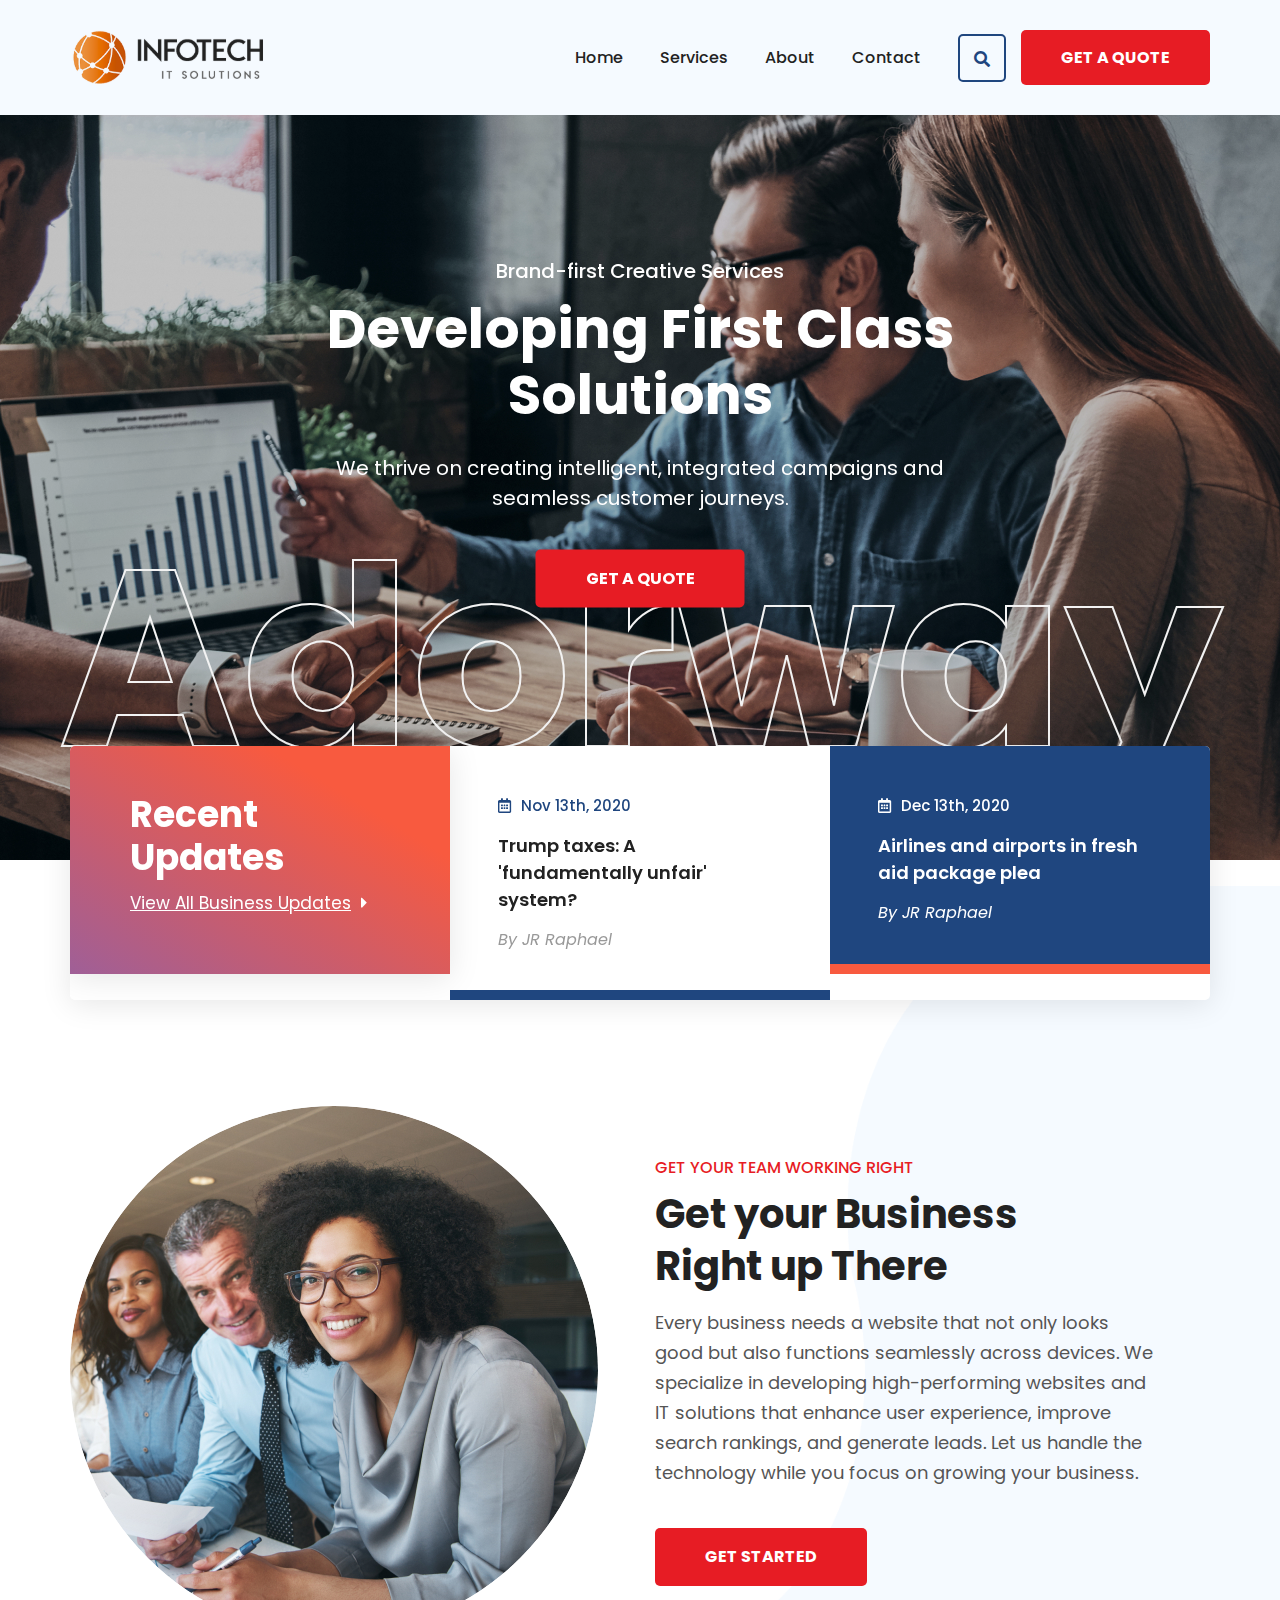
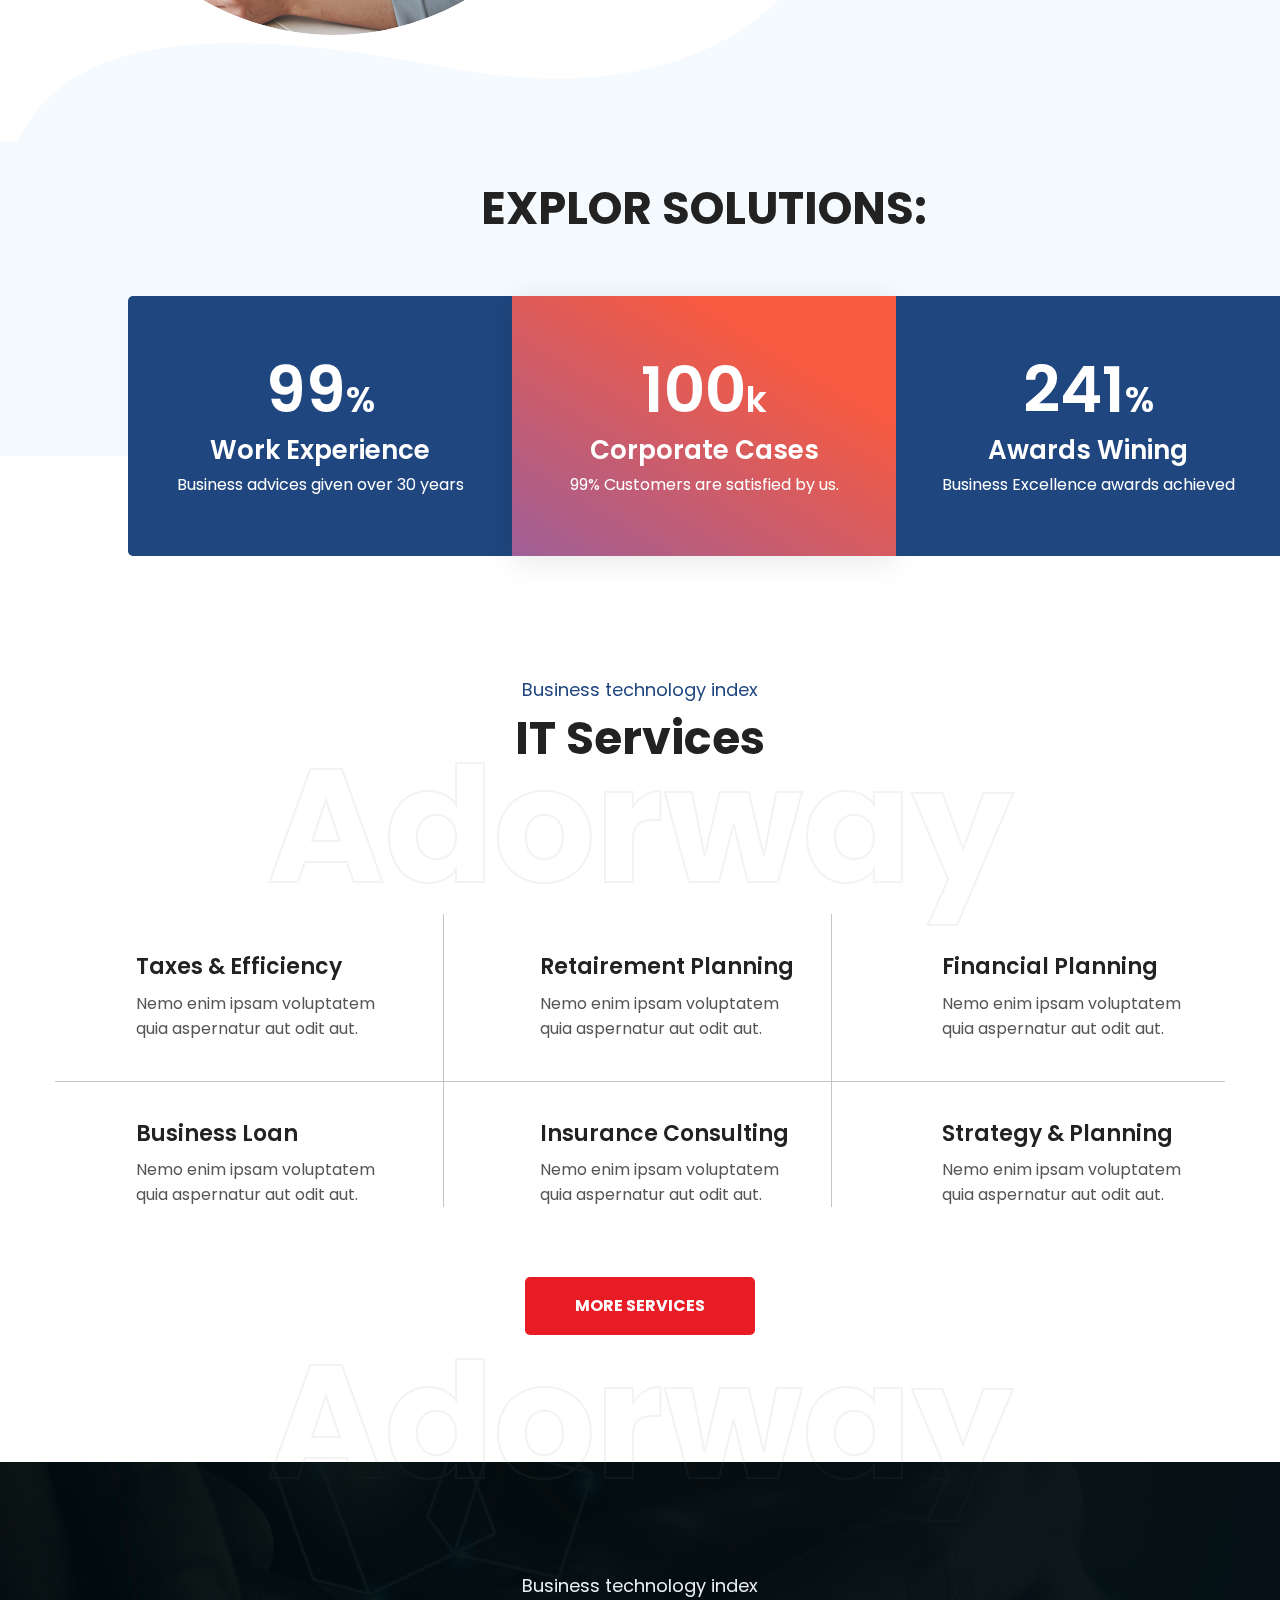
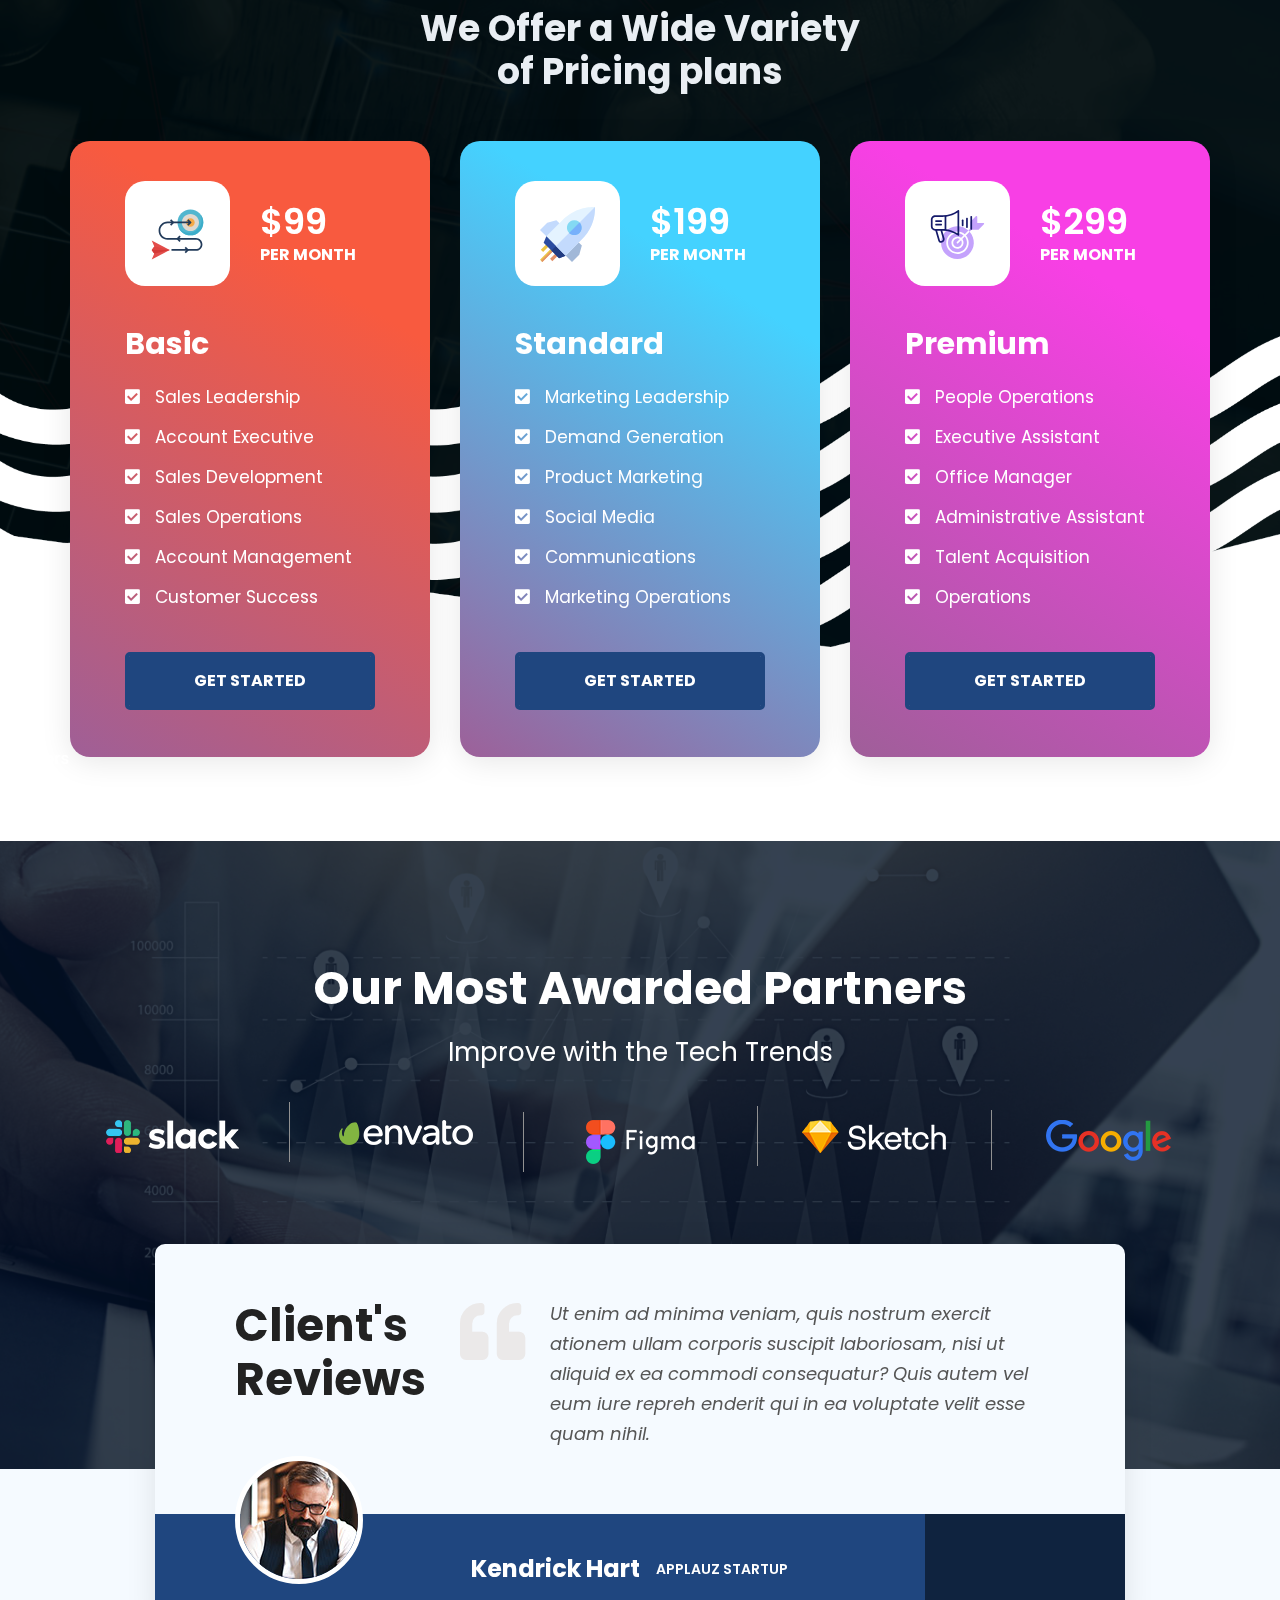
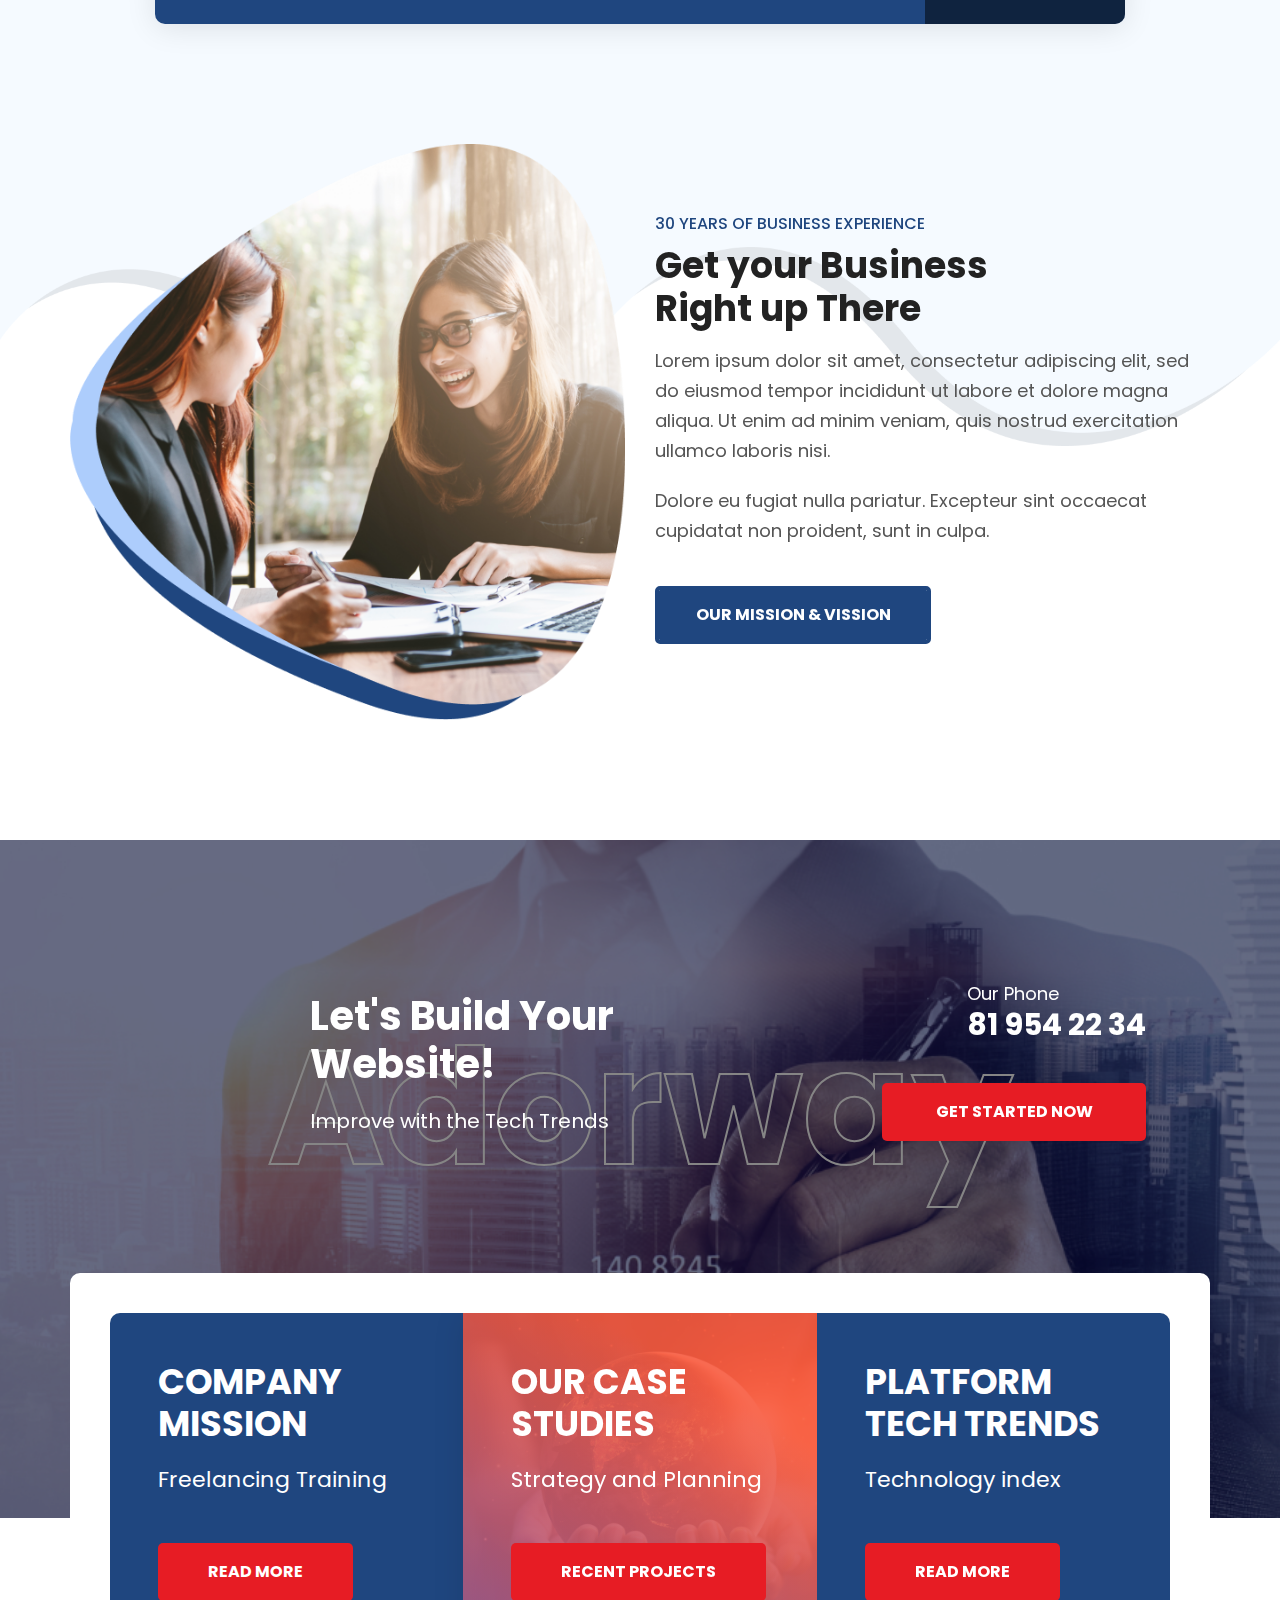
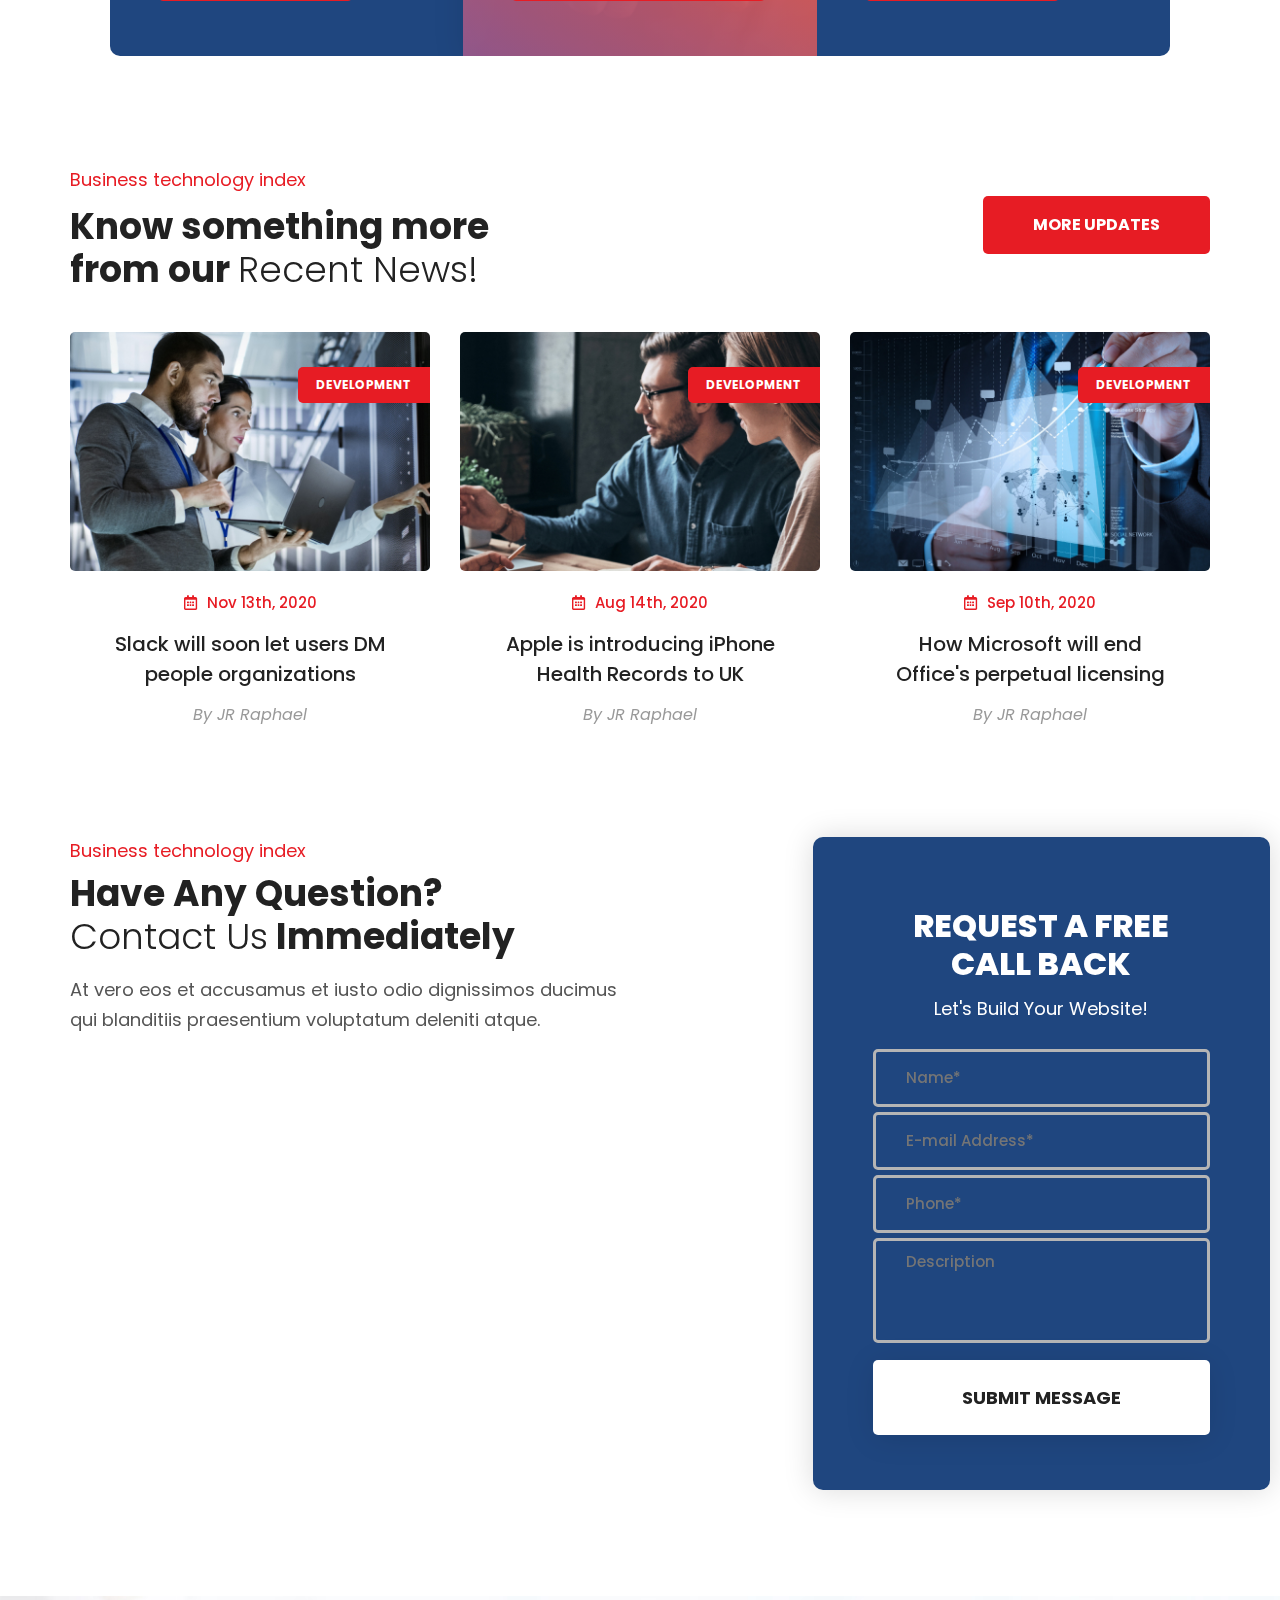
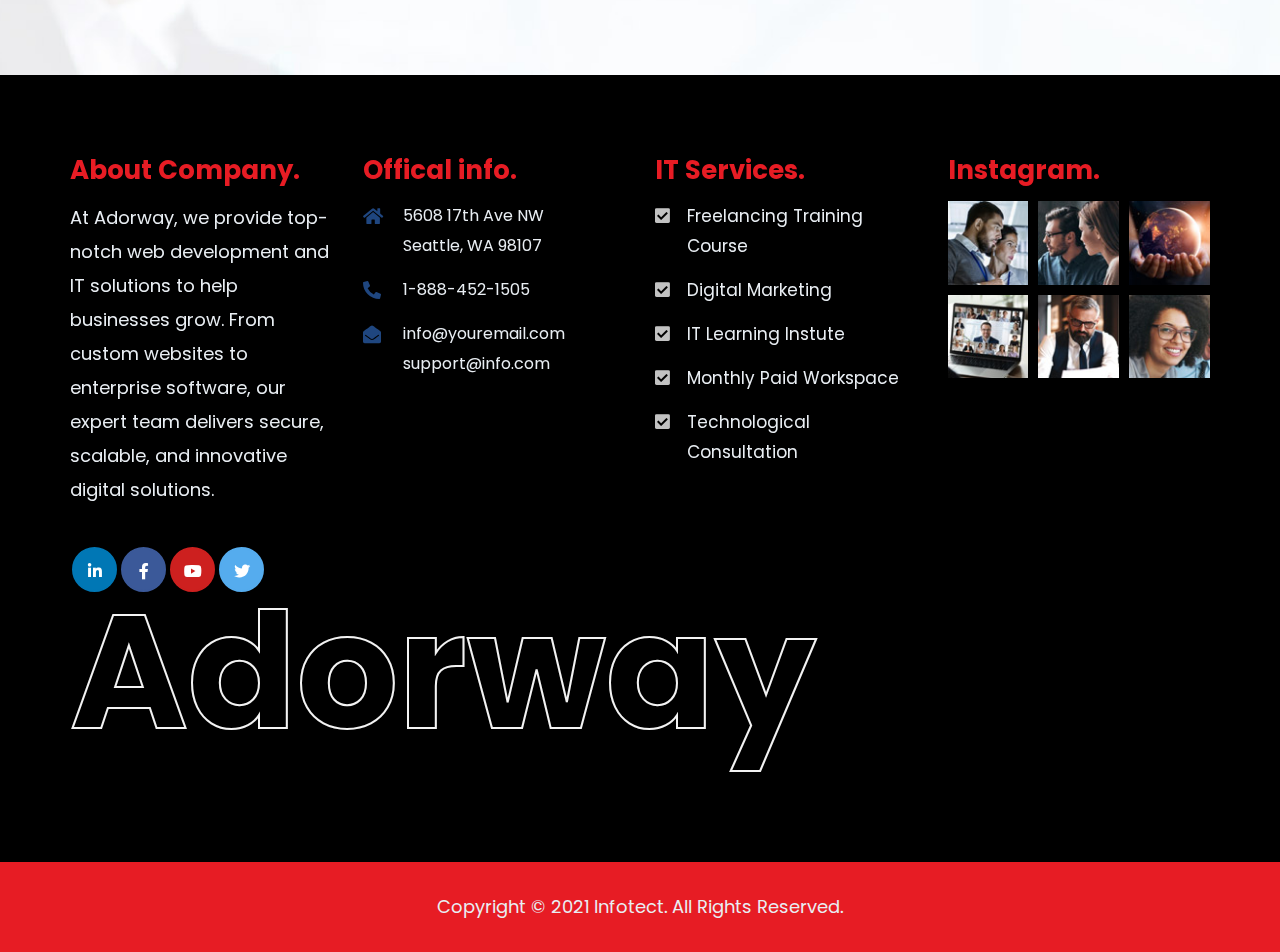
==== commit d1078be7: "responsiveness" ====
--- a/index.html
+++ b/index.html
@@ -78,6 +78,7 @@
                         </div>
                     </div>
                 </div><!-- Logo Quote & Menu Wrap -->
+
             </header>       <!-- Header -->
             <div class="header-search d-flex flex-wrap align-items-center position-fixed w-100">
                 <span class="search-close-btn position-absolute"><i class="icon-close"></i></span>
@@ -267,11 +268,12 @@
                 </div>
             </section>
             <section>
-                <div class="w-100 pt-200 pb-120 position-relative">
-                    <div class="container">
-                        <div class="sec-title text-center position-relative w-100">
+                <div class="w-100 pt-220 pb-120 position-relative">
+                    <div class="container">
+                        <div class="sec-title text-center position-relative w-100 pb-100">
+                            <i class="position-absolute stroke-text ">Adorway</i>
                             <div class="sec-title-inner d-inline-block position-relative">
-                                <i class="position-absolute stroke-text">Adorway</i>
+                               
                                 <span class="d-block text-color1">Business technology index</span>
                                 <h2 class="mb-0">IT Services</h2>
                             </div>
@@ -707,8 +709,7 @@
                                             <a class="rounded-circle youtube" href="https://www.youtube.com/" title="Youtube" target="_blank"><i class="fab fa-youtube"></i></a>
                                             <a class="rounded-circle twitter" href="https://twitter.com/" title="Twitter" target="_blank"><i class="fab fa-twitter"></i></a>
                                         </div>
-                                        
-                                        <i class="stroke-text">Adorway</i>
+                                        <i class="stroke-text Wide">Adorway</i>
                                     
                                     </div>
                                 </div>
